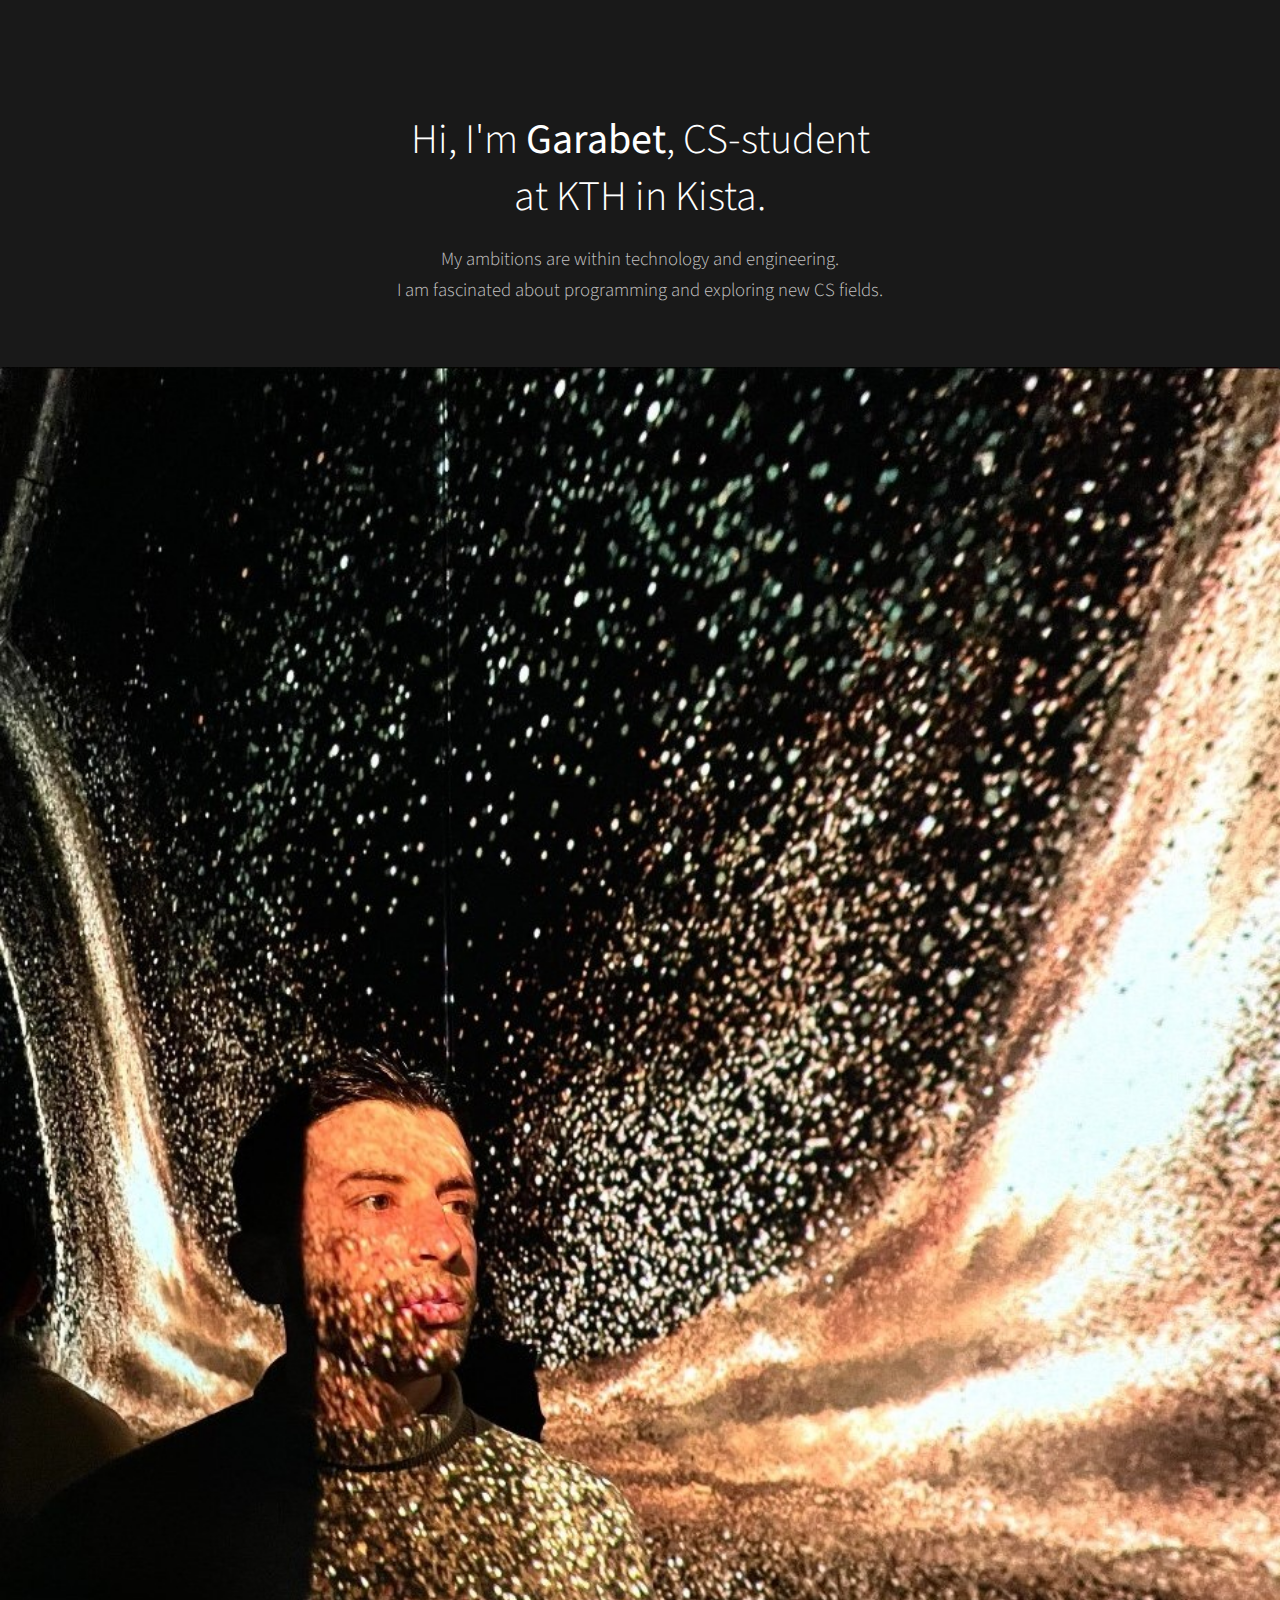
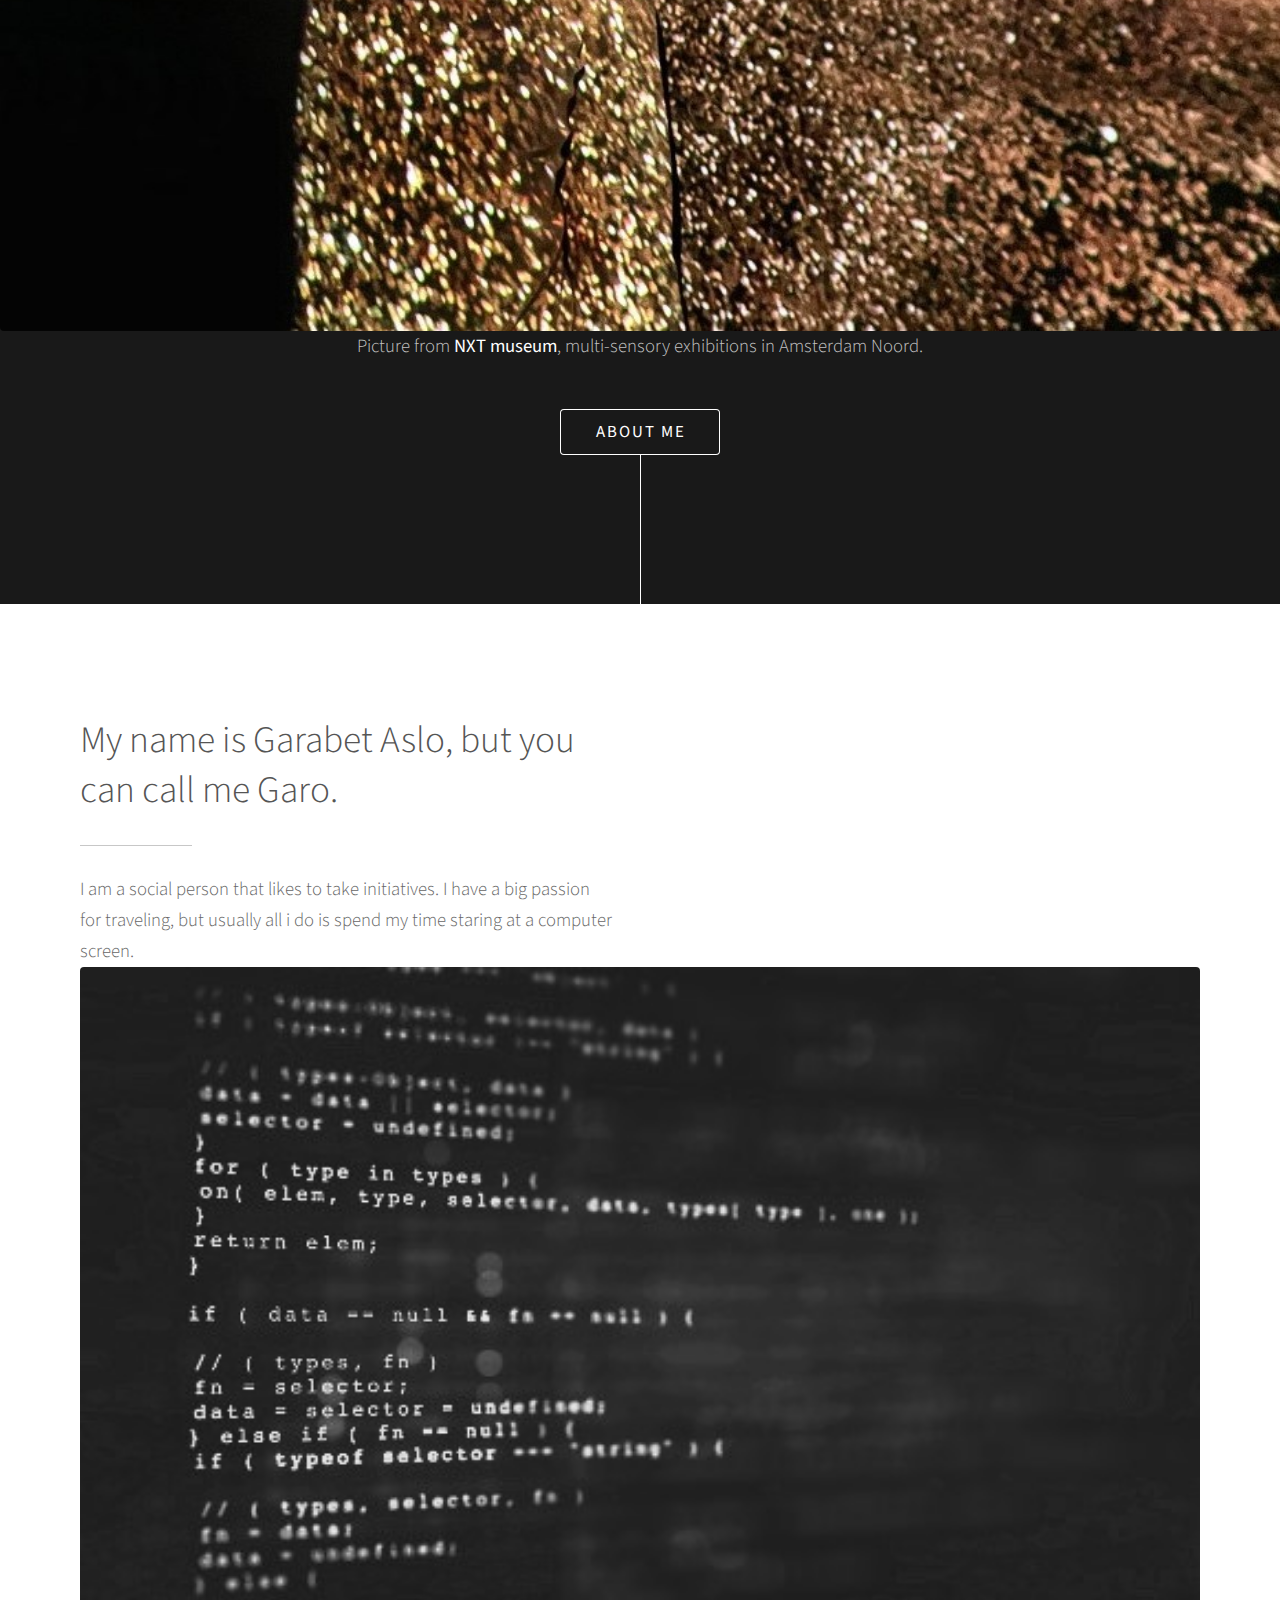
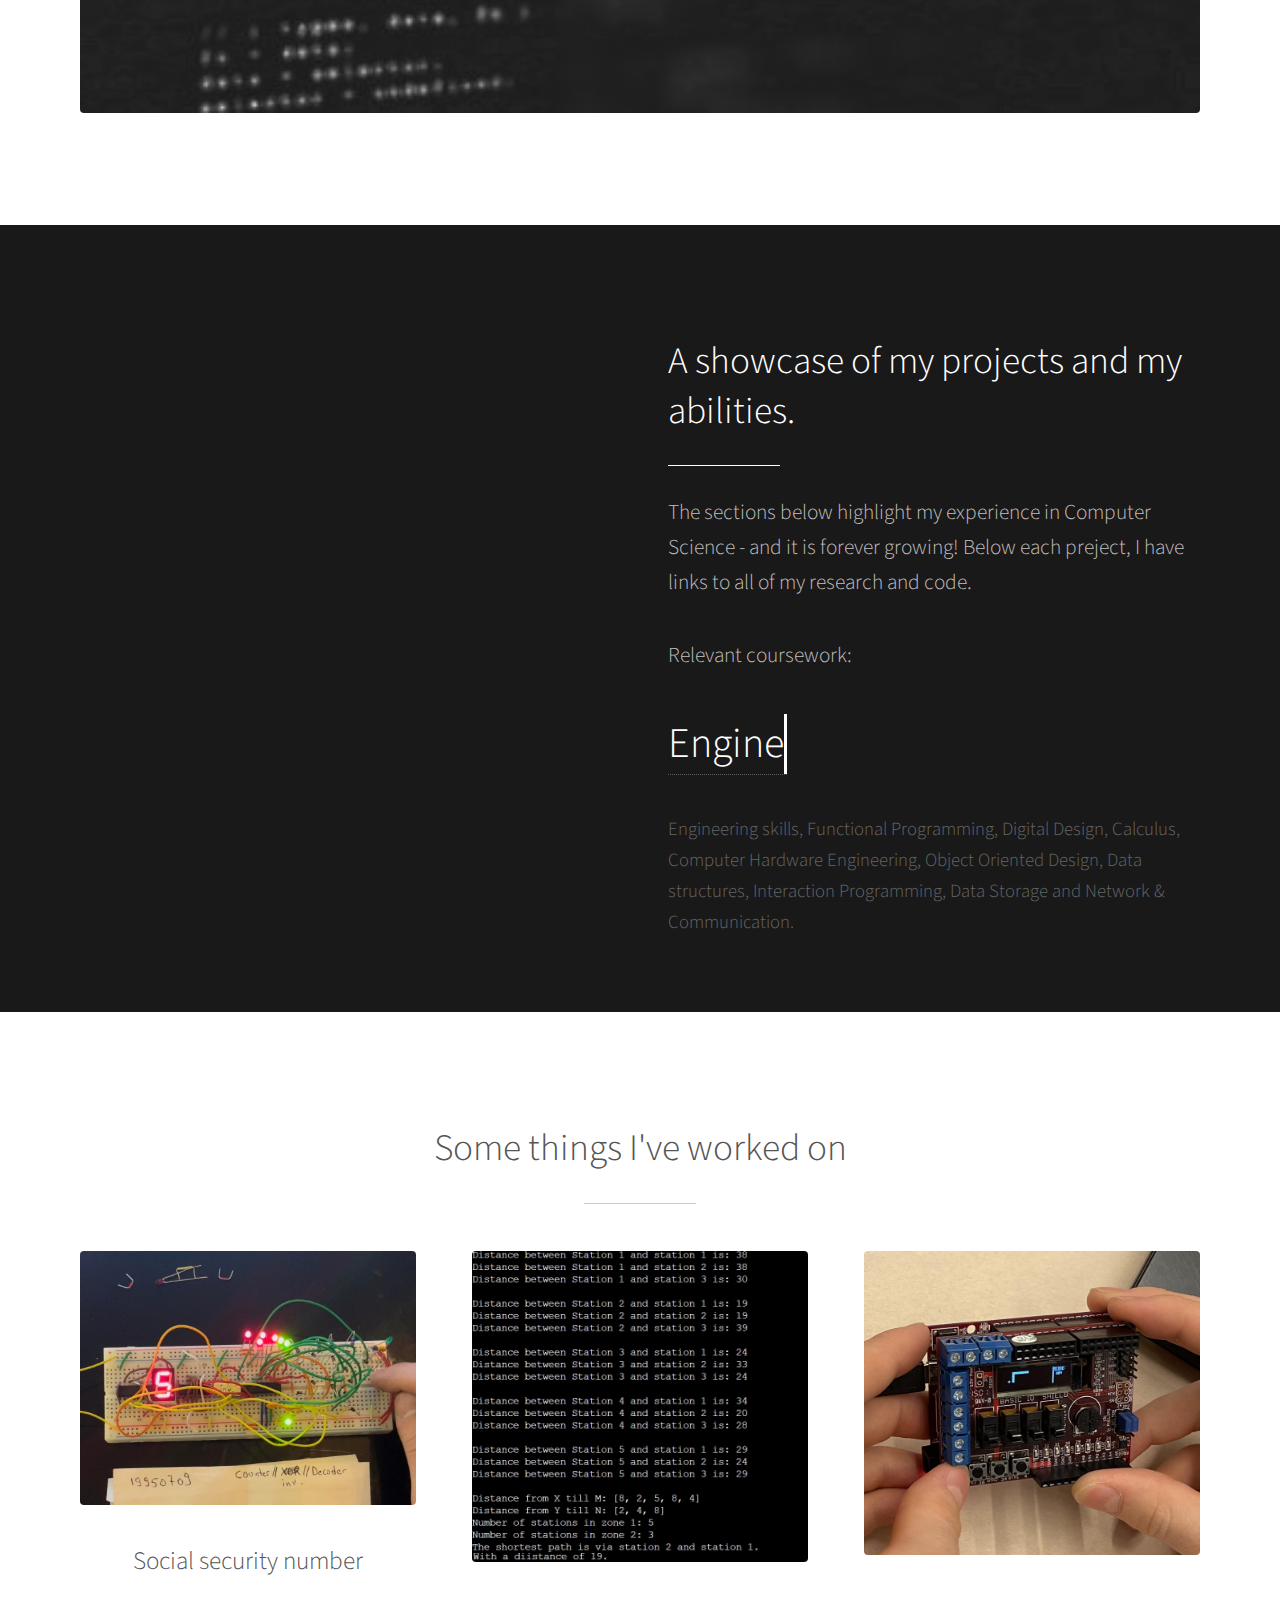
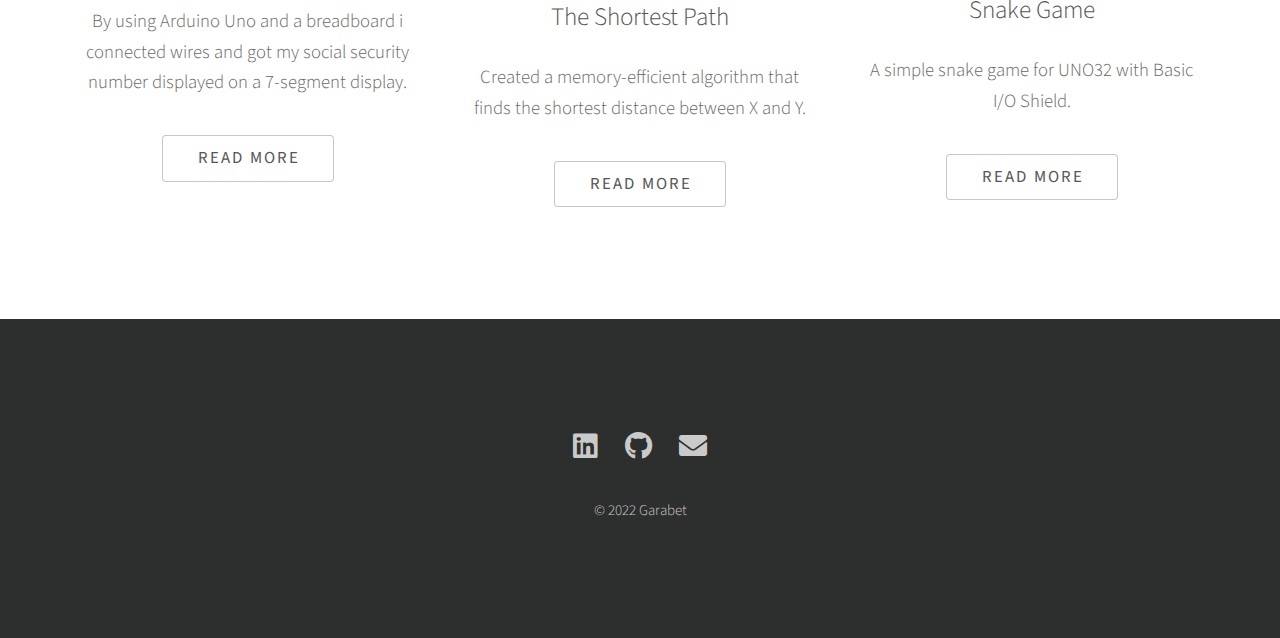
==== index.html @ 8942954a "Update index.html" ====
<!DOCTYPE HTML>
<!--
	Photon by HTML5 UP
	html5up.net | @ajlkn
	Free for personal and commercial use under the CCA 3.0 license (html5up.net/license)
-->
<html>
	<head>
		<title>Garabet</title>
		<meta charset="utf-8" />
		<meta name="viewport" content="width=device-width, initial-scale=1, user-scalable=no" />
		<link rel="stylesheet" href="assets/css/main.css" />
		<noscript><link rel="stylesheet" href="assets/css/noscript.css" /></noscript>
	</head>
	<body class="is-preload">

		<!-- Header -->
		<section id="header">
				<div class="inner">
					
					
					<h1 ><div class="line-1 anim-typewriter">Hi, I'm <strong>Garabet</strong>, CS-student<br /></div>
					<div class="line-1 anim-typewriter1">at KTH in Kista.</div></h1>
					<p>My ambitions are within technology and engineering.<br />
					I am fascinated about programming and exploring new CS fields.</p>
					<br></br>

				
					
					<span class="image fit"><img src="images/hemsida.jpg" alt="" /> Picture from <strong>NXT museum</strong>, multi-sensory exhibitions in Amsterdam Noord.</span> 
					
					
					
					<ul class="actions special">
						<li><a href="#one" class="button scrolly">about me</a></li>
					</ul>
				</div>
			</section>

		<!-- One -->
			<section id="one" class="main style1">
				<div class="container">
					<div class="row gtr-150">
						<div class="col-6 col-12-medium">
							<header class="major">
								<h2>My name is Garabet Aslo, but you can call me Garo. <br />
								</h2>
							</header>
							<div  >
								I am a social person that likes to take initiatives. I have a big passion for traveling, but usually all i do is spend my time staring at a computer screen.</div>
						</div>
						
						<h1>
							
						
						
							
						
						</h1>

						<!--	
						<div class="typewriter">
							<h1>The cat and the hat.</h1>
						</div> -->
							
							
						</div>
						<div class="col-6 col-12-medium imp-medium">
							<span class="image fit"><img src="images/codeb.jpg" alt="" /></span>
						</div>
					</div>
				</div>
			</section>

		<!-- Two -->
			<section id="two" class="main style2">
				<div class="container">
					<div class="row gtr-150">
						<div class="col-6 col-12-medium">
							
							</ul>
						</div>
						<div class="col-6 col-12-medium">
							<header class="major">
								<h2>A showcase of my projects and my abilities.<br />
								</h2>
							</header>
							<div class="text1"> The sections below highlight my experience in Computer Science - and it is forever growing! Below each preject, I have links to all of my research and code.</div>

							
							<p></p>

							

							<div class="text1">
								<p>Relevant coursework:  </p>
							</div>

							<h1>
								<a href="" class="typewrite" data-period="2000"
									data-type='[ "Engineering skills", "Functional Programming", "Digital Design", "Calculus", "Computer hardware", "OOP", "Data Structures", "Interaction Programming", "Data Storage", "Network & Communication" ]'>
									<span class="wrap"></span>
								</a>
							</h1>




							Engineering skills, Functional Programming, Digital Design, Calculus, Computer Hardware Engineering, Object Oriented Design, Data structures, Interaction Programming, Data Storage and Network & Communication. 
						</div>
					</div>
				</div>
			</section>

		<!-- Three -->
			<section id="three" class="main style1 special">
				<div class="container">
					<header class="major">
						<h2>Some things I've worked on</h2>
					</header>
					<p></p>
					<div class="row gtr-150">
						<div class="col-4 col-12-medium">
							<span class="image fit"><img src="images/display.jpg" alt="" /></span>
							<h3>Social security number</h3>
							<p>By using Arduino Uno and a breadboard i connected wires and got my social security number displayed on a 7-segment display.</p>
							<ul class="actions special">
								<li><a href="images/display.jpg" class="button">Read More</a></li>
							</ul>
						</div>
						<div class="col-4 col-12-medium">
							<span class="image fit"><img src="images/short.jpg" alt="" /></span>
							<h3>The Shortest Path</h3>
							<p>Created a memory-efficient algorithm that finds the shortest distance between X and Y.</p>
							<ul class="actions special">
								<li><a href="https://github.com/Gaasll/shortestWay/tree/main" class="button">Read More</a></li>
							</ul>
						</div>
						<div class="col-4 col-12-medium">
							<span class="image fit"><img src="images/snake2.jpg" alt="" /></span>
							<h3>Snake Game</h3>
							<p>A simple snake game for UNO32 with Basic I/O Shield.</p>
							<ul class="actions special">
								<li><a href="https://github.com/Gaasll/OperationsInt" class="button">Read More</a></li>
							</ul>
						</div>
					</div>
				</div>
			</section>

		

		<!-- Footer -->
			<section id="footer">
				<ul class="icons">
					
					
					<li><a href="https://www.linkedin.com/in/garabetaslo/" class="icon brands alt fa-linkedin"><span class="label">Instagram</span></a></li>
					<li><a href="https://github.com/Gaasll" class="icon brands alt fa-github"><span class="label">GitHub</span></a></li>
					<li><a href="garabet.aslo7@gmail.com" class="icon solid alt fa-envelope"><span class="label">Email</span></a></li>
				</ul>
				<ul class="copyright">
					<li>&copy; 2022 Garabet</li>
				</ul>
			</section>

		<!-- Scripts -->
			<script src="assets/js/jquery.min.js"></script>
			<script src="assets/js/jquery.scrolly.min.js"></script>
			<script src="assets/js/browser.min.js"></script>
			<script src="assets/js/breakpoints.min.js"></script>
			<script src="assets/js/util.js"></script>
			<script src="assets/js/main.js"></script>

	</body>
</html>

<style css>

.text1{
		color: rgb(194, 191, 191);
		font-family: "Source Sans Pro", Helvetica, sans-serif;
		
		font-size: 16pt;
		font-weight: 300;
		line-height: 1.65em;
}


.bottom-left {
  position: flex;
  bottom: 50px;
  left: 4px;
}
</style>

<script>

	var TxtType = function (el, toRotate, period) {
		this.toRotate = toRotate;
		this.el = el;
		this.loopNum = 0;
		this.period = parseInt(period, 10) || 2000;
		this.txt = '';
		this.tick();
		this.isDeleting = false;
	};

	TxtType.prototype.tick = function () {
		var i = this.loopNum % this.toRotate.length;
		var fullTxt = this.toRotate[i];

		if (this.isDeleting) {
			this.txt = fullTxt.substring(0, this.txt.length - 1);
		} else {
			this.txt = fullTxt.substring(0, this.txt.length + 1);
		}

		this.el.innerHTML = '<span class="wrap">' + this.txt + '</span>';

		var that = this;
		var delta = 200 - Math.random() * 100;

		if (this.isDeleting) { delta /= 2; }

		if (!this.isDeleting && this.txt === fullTxt) {
			delta = this.period;
			this.isDeleting = true;
		} else if (this.isDeleting && this.txt === '') {
			this.isDeleting = false;
			this.loopNum++;
			delta = 500;
		}

		setTimeout(function () {
			that.tick();
		}, delta);
	};

	window.onload = function () {
		var elements = document.getElementsByClassName('typewrite');
		for (var i = 0; i < elements.length; i++) {
			var toRotate = elements[i].getAttribute('data-type');
			var period = elements[i].getAttribute('data-period');
			if (toRotate) {
				new TxtType(elements[i], JSON.parse(toRotate), period);
			}
		}
		// INJECT CSS
		var css = document.createElement("style");
		css.type = "text/css";
		css.innerHTML = ".typewrite > .wrap { border-right: 0.08em solid #fff}";
		document.body.appendChild(css);
	};
</script>
---- assets/css/main.css ----
@import url("fontawesome-all.min.css");
@import url("https://fonts.googleapis.com/css?family=Source+Sans+Pro:300,300italic,400,400italic");

/*
	Photon by HTML5 UP
	html5up.net | @ajlkn
	Free for personal and commercial use under the CCA 3.0 license (html5up.net/license)
*/

html, body, div, span, applet, object,
iframe, h1, h2, h3, h4, h5, h6, p, blockquote,
pre, a, abbr, acronym, address, big, cite,
code, del, dfn, em, img, ins, kbd, q, s, samp,
small, strike, strong, sub, sup, tt, var, b,
u, i, center, dl, dt, dd, ol, ul, li, fieldset,
form, label, legend, table, caption, tbody,
tfoot, thead, tr, th, td, article, aside,
canvas, details, embed, figure, figcaption,
footer, header, hgroup, menu, nav, output, ruby,
section, summary, time, mark, audio, video {
	margin: 0;
	padding: 0;
	border: 0;
	font-size: 100%;
	font: inherit;
	vertical-align: baseline;}

article, aside, details, figcaption, figure,
footer, header, hgroup, menu, nav, section {
	display: block;}



body {
	line-height: 1;
}

ol, ul {
	list-style: none;
}

blockquote, q {
	quotes: none;
}

	blockquote:before, blockquote:after, q:before, q:after {
		content: '';
		content: none;
	}

table {
	border-collapse: collapse;
	border-spacing: 0;
}

body {
	-webkit-text-size-adjust: none;
}

mark {
	background-color: transparent;
	color: inherit;
}

input::-moz-focus-inner {
	border: 0;
	padding: 0;
}

input, select, textarea {
	-moz-appearance: none;
	-webkit-appearance: none;
	-ms-appearance: none;
	appearance: none;
}

/* Basic */

	html {
		box-sizing: border-box;
	}

	*, *:before, *:after {
		box-sizing: inherit;
	}

	body {
		background: #fff;
	}

		body.is-preload *, body.is-preload *:before, body.is-preload *:after {
			-moz-animation: none !important;
			-webkit-animation: none !important;
			-ms-animation: none !important;
			animation: none !important;
			-moz-transition: none !important;
			-webkit-transition: none !important;
			-ms-transition: none !important;
			transition: none !important;
		}

	body, input, select, textarea {
		color: #666;
		font-family: "Source Sans Pro", Helvetica, sans-serif;
		
		font-size: 16pt;
		font-weight: 300;
		line-height: 1.65em;
	}

	a {
		-moz-transition: color 0.2s ease-in-out, border-color 0.2s ease-in-out;
		-webkit-transition: color 0.2s ease-in-out, border-color 0.2s ease-in-out;
		-ms-transition: color 0.2s ease-in-out, border-color 0.2s ease-in-out;
		transition: color 0.2s ease-in-out, border-color 0.2s ease-in-out;
		border-bottom: dotted 1px #666;
		color: inherit;
		text-decoration: none;
	}

		a:hover {
			border-bottom-color: transparent !important;
			color: #6bd4c8;
		}

	strong, b {
		color: #555;
		font-weight: 400;
	}

	em, i {
		font-style: italic;
	}

	p {
		margin: 0 0 2em 0;
	}

	h1, h2, h3, h4, h5, h6 {
		color: #555;
		line-height: 1em;
		margin: 0 0 1em 0;
	}

		h1 a, h2 a, h3 a, h4 a, h5 a, h6 a {
			color: inherit;
			text-decoration: none;
		}

	h1 {
		font-size: 2.25em;
		line-height: 1.35em;
	}

	h2 {
		font-size: 2em;
		line-height: 1.35em;
	}

	h3 {
		font-size: 1.35em;
		line-height: 1.5em;
	}

	h4 {
		font-size: 1.25em;
		line-height: 1.5em;
	}

	h5 {
		font-size: 0.9em;
		line-height: 1.5em;
	}

	h6 {
		font-size: 0.7em;
		line-height: 1.5em;
	}

	sub {
		font-size: 0.8em;
		position: relative;
		top: 0.5em;
	}

	sup {
		font-size: 0.8em;
		position: relative;
		top: -0.5em;
	}

	hr {
		border: 0;
		border-bottom: solid 1px rgba(144, 144, 144, 0.5);
		margin: 2em 0;
	}

		hr.major {
			margin: 3em 0;
		}

	blockquote {
		border-left: solid 4px rgba(144, 144, 144, 0.5);
		font-style: italic;
		margin: 0 0 2em 0;
		padding: 0.5em 0 0.5em 2em;
	}

	code {
		background: rgba(144, 144, 144, 0.075);
		border-radius: 4px;
		border: solid 1px rgba(144, 144, 144, 0.5);
		font-family: "Courier New", monospace;
		font-size: 0.9em;
		margin: 0 0.25em;
		padding: 0.25em 0.65em;
	}

	pre {
		-webkit-overflow-scrolling: touch;
		font-family: "Courier New", monospace;
		font-size: 0.9em;
		margin: 0 0 2em 0;
	}

		pre code {
			display: block;
			line-height: 1.75em;
			padding: 1em 1.5em;
			overflow-x: auto;
		}

	.align-left {
		text-align: left;
	}

	.align-center {
		text-align: center;
	}

	.align-right {
		text-align: right;
	}

/* Container */

	.container {
		margin: 0 auto;
		max-width: calc(100% - 4em);
		width: 60em;
		
	}

		.container.xsmall {
			width: 15em;
		}

		.container.small {
			width: 30em;
		}

		.container.medium {
			width: 45em;
		}

		.container.large {
			width: 75em;
		}

		.container.xlarge {
			width: 90em;
		}

		.container.max {
			width: 100%;
		}

		@media screen and (max-width: 980px) {

			.container {
				max-width: 100% !important;
				width: 100% !important;
			}

		}

		@media screen and (max-width: 480px) {

			.container {
				max-width: calc(100% - 3em);
			}

		}

/* Row */

	.row {
		display: flex;
		flex-wrap: wrap;
		box-sizing: border-box;
		align-items: stretch;
	}

		.row > * {
			box-sizing: border-box;
		}

		.row.gtr-uniform > * > :last-child {
			margin-bottom: 0;
		}

		.row.aln-left {
			justify-content: flex-start;
		}

		.row.aln-center {
			justify-content: center;
		}

		.row.aln-right {
			justify-content: flex-end;
		}

		.row.aln-top {
			align-items: flex-start;
		}

		.row.aln-middle {
			align-items: center;
		}

		.row.aln-bottom {
			align-items: flex-end;
		}

		.row > .imp {
			order: -1;
		}

		.row > .col-1 {
			width: 8.33333%;
		}

		.row > .off-1 {
			margin-left: 8.33333%;
		}

		.row > .col-2 {
			width: 16.66667%;
		}

		.row > .off-2 {
			margin-left: 16.66667%;
		}

		.row > .col-3 {
			width: 25%;
		}

		.row > .off-3 {
			margin-left: 25%;
		}

		.row > .col-4 {
			width: 33.33333%;
		}

		.row > .off-4 {
			margin-left: 33.33333%;
		}

		.row > .col-5 {
			width: 41.66667%;
		}

		.row > .off-5 {
			margin-left: 41.66667%;
		}

		.row > .col-6 {
			width: 50%;
		}

		.row > .off-6 {
			margin-left: 50%;
		}

		.row > .col-7 {
			width: 58.33333%;
		}

		.row > .off-7 {
			margin-left: 58.33333%;
		}

		.row > .col-8 {
			width: 66.66667%;
		}

		.row > .off-8 {
			margin-left: 66.66667%;
		}

		.row > .col-9 {
			width: 75%;
		}

		.row > .off-9 {
			margin-left: 75%;
		}

		.row > .col-10 {
			width: 83.33333%;
		}

		.row > .off-10 {
			margin-left: 83.33333%;
		}

		.row > .col-11 {
			width: 91.66667%;
		}

		.row > .off-11 {
			margin-left: 91.66667%;
		}

		.row > .col-12 {
			width: 100%;
		}

		.row > .off-12 {
			margin-left: 100%;
		}

		.row.gtr-0 {
			margin-top: 0;
			margin-left: 0em;
		}

			.row.gtr-0 > * {
				padding: 0 0 0 0em;
			}

			.row.gtr-0.gtr-uniform {
				margin-top: 0em;
			}

				.row.gtr-0.gtr-uniform > * {
					padding-top: 0em;
				}

		.row.gtr-25 {
			margin-top: 0;
			margin-left: -0.5em;
		}

			.row.gtr-25 > * {
				padding: 0 0 0 0.5em;
			}

			.row.gtr-25.gtr-uniform {
				margin-top: -0.5em;
			}

				.row.gtr-25.gtr-uniform > * {
					padding-top: 0.5em;
				}

		.row.gtr-50 {
			margin-top: 0;
			margin-left: -1em;
		}

			.row.gtr-50 > * {
				padding: 0 0 0 1em;
			}

			.row.gtr-50.gtr-uniform {
				margin-top: -1em;
			}

				.row.gtr-50.gtr-uniform > * {
					padding-top: 1em;
				}

		.row {
			margin-top: 0;
			margin-left: -2em;
		}

			.row > * {
				padding: 0 0 0 2em;
			}

			.row.gtr-uniform {
				margin-top: -2em;
			}

				.row.gtr-uniform > * {
					padding-top: 2em;
				}

		.row.gtr-150 {
			margin-top: 0;
			margin-left: -3em;
		}

			.row.gtr-150 > * {
				padding: 0 0 0 3em;
			}

			.row.gtr-150.gtr-uniform {
				margin-top: -3em;
			}

				.row.gtr-150.gtr-uniform > * {
					padding-top: 3em;
				}

		.row.gtr-200 {
			margin-top: 0;
			margin-left: -4em;
		}

			.row.gtr-200 > * {
				padding: 0 0 0 4em;
			}

			.row.gtr-200.gtr-uniform {
				margin-top: -4em;
			}

				.row.gtr-200.gtr-uniform > * {
					padding-top: 4em;
				}

		@media screen and (max-width: 1680px) {

			.row {
				display: flex;
				flex-wrap: wrap;
				box-sizing: border-box;
				align-items: stretch;
			}

				.row > * {
					box-sizing: border-box;
				}

				.row.gtr-uniform > * > :last-child {
					margin-bottom: 0;
				}

				.row.aln-left {
					justify-content: flex-start;
				}

				.row.aln-center {
					justify-content: center;
				}

				.row.aln-right {
					justify-content: flex-end;
				}

				.row.aln-top {
					align-items: flex-start;
				}

				.row.aln-middle {
					align-items: center;
				}

				.row.aln-bottom {
					align-items: flex-end;
				}

				.row > .imp-xlarge {
					order: -1;
				}

				.row > .col-1-xlarge {
					width: 8.33333%;
				}

				.row > .off-1-xlarge {
					margin-left: 8.33333%;
				}

				.row > .col-2-xlarge {
					width: 16.66667%;
				}

				.row > .off-2-xlarge {
					margin-left: 16.66667%;
				}

				.row > .col-3-xlarge {
					width: 25%;
				}

				.row > .off-3-xlarge {
					margin-left: 25%;
				}

				.row > .col-4-xlarge {
					width: 33.33333%;
				}

				.row > .off-4-xlarge {
					margin-left: 33.33333%;
				}

				.row > .col-5-xlarge {
					width: 41.66667%;
				}

				.row > .off-5-xlarge {
					margin-left: 41.66667%;
				}

				.row > .col-6-xlarge {
					width: 50%;
				}

				.row > .off-6-xlarge {
					margin-left: 50%;
				}

				.row > .col-7-xlarge {
					width: 58.33333%;
				}

				.row > .off-7-xlarge {
					margin-left: 58.33333%;
				}

				.row > .col-8-xlarge {
					width: 66.66667%;
				}

				.row > .off-8-xlarge {
					margin-left: 66.66667%;
				}

				.row > .col-9-xlarge {
					width: 75%;
				}

				.row > .off-9-xlarge {
					margin-left: 75%;
				}

				.row > .col-10-xlarge {
					width: 83.33333%;
				}

				.row > .off-10-xlarge {
					margin-left: 83.33333%;
				}

				.row > .col-11-xlarge {
					width: 91.66667%;
				}

				.row > .off-11-xlarge {
					margin-left: 91.66667%;
				}

				.row > .col-12-xlarge {
					width: 100%;
				}

				.row > .off-12-xlarge {
					margin-left: 100%;
				}

				.row.gtr-0 {
					margin-top: 0;
					margin-left: 0em;
				}

					.row.gtr-0 > * {
						padding: 0 0 0 0em;
					}

					.row.gtr-0.gtr-uniform {
						margin-top: 0em;
					}

						.row.gtr-0.gtr-uniform > * {
							padding-top: 0em;
						}

				.row.gtr-25 {
					margin-top: 0;
					margin-left: -0.5em;
				}

					.row.gtr-25 > * {
						padding: 0 0 0 0.5em;
					}

					.row.gtr-25.gtr-uniform {
						margin-top: -0.5em;
					}

						.row.gtr-25.gtr-uniform > * {
							padding-top: 0.5em;
						}

				.row.gtr-50 {
					margin-top: 0;
					margin-left: -1em;
				}

					.row.gtr-50 > * {
						padding: 0 0 0 1em;
					}

					.row.gtr-50.gtr-uniform {
						margin-top: -1em;
					}

						.row.gtr-50.gtr-uniform > * {
							padding-top: 1em;
						}

				.row {
					margin-top: 0;
					margin-left: -2em;
				}

					.row > * {
						padding: 0 0 0 2em;
					}

					.row.gtr-uniform {
						margin-top: -2em;
					}

						.row.gtr-uniform > * {
							padding-top: 2em;
						}

				.row.gtr-150 {
					margin-top: 0;
					margin-left: -3em;
				}

					.row.gtr-150 > * {
						padding: 0 0 0 3em;
					}

					.row.gtr-150.gtr-uniform {
						margin-top: -3em;
					}

						.row.gtr-150.gtr-uniform > * {
							padding-top: 3em;
						}

				.row.gtr-200 {
					margin-top: 0;
					margin-left: -4em;
				}

					.row.gtr-200 > * {
						padding: 0 0 0 4em;
					}

					.row.gtr-200.gtr-uniform {
						margin-top: -4em;
					}

						.row.gtr-200.gtr-uniform > * {
							padding-top: 4em;
						}

		}

		@media screen and (max-width: 1140px) {

			.row {
				display: flex;
				flex-wrap: wrap;
				box-sizing: border-box;
				align-items: stretch;
			}

				.row > * {
					box-sizing: border-box;
				}

				.row.gtr-uniform > * > :last-child {
					margin-bottom: 0;
				}

				.row.aln-left {
					justify-content: flex-start;
				}

				.row.aln-center {
					justify-content: center;
				}

				.row.aln-right {
					justify-content: flex-end;
				}

				.row.aln-top {
					align-items: flex-start;
				}

				.row.aln-middle {
					align-items: center;
				}

				.row.aln-bottom {
					align-items: flex-end;
				}

				.row > .imp-large {
					order: -1;
				}

				.row > .col-1-large {
					width: 8.33333%;
				}

				.row > .off-1-large {
					margin-left: 8.33333%;
				}

				.row > .col-2-large {
					width: 16.66667%;
				}

				.row > .off-2-large {
					margin-left: 16.66667%;
				}

				.row > .col-3-large {
					width: 25%;
				}

				.row > .off-3-large {
					margin-left: 25%;
				}

				.row > .col-4-large {
					width: 33.33333%;
				}

				.row > .off-4-large {
					margin-left: 33.33333%;
				}

				.row > .col-5-large {
					width: 41.66667%;
				}

				.row > .off-5-large {
					margin-left: 41.66667%;
				}

				.row > .col-6-large {
					width: 50%;
				}

				.row > .off-6-large {
					margin-left: 50%;
				}

				.row > .col-7-large {
					width: 58.33333%;
				}

				.row > .off-7-large {
					margin-left: 58.33333%;
				}

				.row > .col-8-large {
					width: 66.66667%;
				}

				.row > .off-8-large {
					margin-left: 66.66667%;
				}

				.row > .col-9-large {
					width: 75%;
				}

				.row > .off-9-large {
					margin-left: 75%;
				}

				.row > .col-10-large {
					width: 83.33333%;
				}

				.row > .off-10-large {
					margin-left: 83.33333%;
				}

				.row > .col-11-large {
					width: 91.66667%;
				}

				.row > .off-11-large {
					margin-left: 91.66667%;
				}

				.row > .col-12-large {
					width: 100%;
				}

				.row > .off-12-large {
					margin-left: 100%;
				}

				.row.gtr-0 {
					margin-top: 0;
					margin-left: 0em;
				}

					.row.gtr-0 > * {
						padding: 0 0 0 0em;
					}

					.row.gtr-0.gtr-uniform {
						margin-top: 0em;
					}

						.row.gtr-0.gtr-uniform > * {
							padding-top: 0em;
						}

				.row.gtr-25 {
					margin-top: 0;
					margin-left: -0.5em;
				}

					.row.gtr-25 > * {
						padding: 0 0 0 0.5em;
					}

					.row.gtr-25.gtr-uniform {
						margin-top: -0.5em;
					}

						.row.gtr-25.gtr-uniform > * {
							padding-top: 0.5em;
						}

				.row.gtr-50 {
					margin-top: 0;
					margin-left: -1em;
				}

					.row.gtr-50 > * {
						padding: 0 0 0 1em;
					}

					.row.gtr-50.gtr-uniform {
						margin-top: -1em;
					}

						.row.gtr-50.gtr-uniform > * {
							padding-top: 1em;
						}

				.row {
					margin-top: 0;
					margin-left: -2em;
				}

					.row > * {
						padding: 0 0 0 2em;
					}

					.row.gtr-uniform {
						margin-top: -2em;
					}

						.row.gtr-uniform > * {
							padding-top: 2em;
						}

				.row.gtr-150 {
					margin-top: 0;
					margin-left: -3em;
				}

					.row.gtr-150 > * {
						padding: 0 0 0 3em;
					}

					.row.gtr-150.gtr-uniform {
						margin-top: -3em;
					}

						.row.gtr-150.gtr-uniform > * {
							padding-top: 3em;
						}

				.row.gtr-200 {
					margin-top: 0;
					margin-left: -4em;
				}

					.row.gtr-200 > * {
						padding: 0 0 0 4em;
					}

					.row.gtr-200.gtr-uniform {
						margin-top: -4em;
					}

						.row.gtr-200.gtr-uniform > * {
							padding-top: 4em;
						}

		}

		@media screen and (max-width: 980px) {

			.row {
				display: flex;
				flex-wrap: wrap;
				box-sizing: border-box;
				align-items: stretch;
			}

				.row > * {
					box-sizing: border-box;
				}

				.row.gtr-uniform > * > :last-child {
					margin-bottom: 0;
				}

				.row.aln-left {
					justify-content: flex-start;
				}

				.row.aln-center {
					justify-content: center;
				}

				.row.aln-right {
					justify-content: flex-end;
				}

				.row.aln-top {
					align-items: flex-start;
				}

				.row.aln-middle {
					align-items: center;
				}

				.row.aln-bottom {
					align-items: flex-end;
				}

				.row > .imp-medium {
					order: -1;
				}

				.row > .col-1-medium {
					width: 8.33333%;
				}

				.row > .off-1-medium {
					margin-left: 8.33333%;
				}

				.row > .col-2-medium {
					width: 16.66667%;
				}

				.row > .off-2-medium {
					margin-left: 16.66667%;
				}

				.row > .col-3-medium {
					width: 25%;
				}

				.row > .off-3-medium {
					margin-left: 25%;
				}

				.row > .col-4-medium {
					width: 33.33333%;
				}

				.row > .off-4-medium {
					margin-left: 33.33333%;
				}

				.row > .col-5-medium {
					width: 41.66667%;
				}

				.row > .off-5-medium {
					margin-left: 41.66667%;
				}

				.row > .col-6-medium {
					width: 50%;
				}

				.row > .off-6-medium {
					margin-left: 50%;
				}

				.row > .col-7-medium {
					width: 58.33333%;
				}

				.row > .off-7-medium {
					margin-left: 58.33333%;
				}

				.row > .col-8-medium {
					width: 66.66667%;
				}

				.row > .off-8-medium {
					margin-left: 66.66667%;
				}

				.row > .col-9-medium {
					width: 75%;
				}

				.row > .off-9-medium {
					margin-left: 75%;
				}

				.row > .col-10-medium {
					width: 83.33333%;
				}

				.row > .off-10-medium {
					margin-left: 83.33333%;
				}

				.row > .col-11-medium {
					width: 91.66667%;
				}

				.row > .off-11-medium {
					margin-left: 91.66667%;
				}

				.row > .col-12-medium {
					width: 100%;
				}

				.row > .off-12-medium {
					margin-left: 100%;
				}

				.row.gtr-0 {
					margin-top: 0;
					margin-left: 0em;
				}

					.row.gtr-0 > * {
						padding: 0 0 0 0em;
					}

					.row.gtr-0.gtr-uniform {
						margin-top: 0em;
					}

						.row.gtr-0.gtr-uniform > * {
							padding-top: 0em;
						}

				.row.gtr-25 {
					margin-top: 0;
					margin-left: -0.5em;
				}

					.row.gtr-25 > * {
						padding: 0 0 0 0.5em;
					}

					.row.gtr-25.gtr-uniform {
						margin-top: -0.5em;
					}

						.row.gtr-25.gtr-uniform > * {
							padding-top: 0.5em;
						}

				.row.gtr-50 {
					margin-top: 0;
					margin-left: -1em;
				}

					.row.gtr-50 > * {
						padding: 0 0 0 1em;
					}

					.row.gtr-50.gtr-uniform {
						margin-top: -1em;
					}

						.row.gtr-50.gtr-uniform > * {
							padding-top: 1em;
						}

				.row {
					margin-top: 0;
					margin-left: -2em;
				}

					.row > * {
						padding: 0 0 0 2em;
					}

					.row.gtr-uniform {
						margin-top: -2em;
					}

						.row.gtr-uniform > * {
							padding-top: 2em;
						}

				.row.gtr-150 {
					margin-top: 0;
					margin-left: -3em;
				}

					.row.gtr-150 > * {
						padding: 0 0 0 3em;
					}

					.row.gtr-150.gtr-uniform {
						margin-top: -3em;
					}

						.row.gtr-150.gtr-uniform > * {
							padding-top: 3em;
						}

				.row.gtr-200 {
					margin-top: 0;
					margin-left: -4em;
				}

					.row.gtr-200 > * {
						padding: 0 0 0 4em;
					}

					.row.gtr-200.gtr-uniform {
						margin-top: -4em;
					}

						.row.gtr-200.gtr-uniform > * {
							padding-top: 4em;
						}

		}

		@media screen and (max-width: 736px) {

			.row {
				display: flex;
				flex-wrap: wrap;
				box-sizing: border-box;
				align-items: stretch;
			}

				.row > * {
					box-sizing: border-box;
				}

				.row.gtr-uniform > * > :last-child {
					margin-bottom: 0;
				}

				.row.aln-left {
					justify-content: flex-start;
				}

				.row.aln-center {
					justify-content: center;
				}

				.row.aln-right {
					justify-content: flex-end;
				}

				.row.aln-top {
					align-items: flex-start;
				}

				.row.aln-middle {
					align-items: center;
				}

				.row.aln-bottom {
					align-items: flex-end;
				}

				.row > .imp-small {
					order: -1;
				}

				.row > .col-1-small {
					width: 8.33333%;
				}

				.row > .off-1-small {
					margin-left: 8.33333%;
				}

				.row > .col-2-small {
					width: 16.66667%;
				}

				.row > .off-2-small {
					margin-left: 16.66667%;
				}

				.row > .col-3-small {
					width: 25%;
				}

				.row > .off-3-small {
					margin-left: 25%;
				}

				.row > .col-4-small {
					width: 33.33333%;
				}

				.row > .off-4-small {
					margin-left: 33.33333%;
				}

				.row > .col-5-small {
					width: 41.66667%;
				}

				.row > .off-5-small {
					margin-left: 41.66667%;
				}

				.row > .col-6-small {
					width: 50%;
				}

				.row > .off-6-small {
					margin-left: 50%;
				}

				.row > .col-7-small {
					width: 58.33333%;
				}

				.row > .off-7-small {
					margin-left: 58.33333%;
				}

				.row > .col-8-small {
					width: 66.66667%;
				}

				.row > .off-8-small {
					margin-left: 66.66667%;
				}

				.row > .col-9-small {
					width: 75%;
				}

				.row > .off-9-small {
					margin-left: 75%;
				}

				.row > .col-10-small {
					width: 83.33333%;
				}

				.row > .off-10-small {
					margin-left: 83.33333%;
				}

				.row > .col-11-small {
					width: 91.66667%;
				}

				.row > .off-11-small {
					margin-left: 91.66667%;
				}

				.row > .col-12-small {
					width: 100%;
				}

				.row > .off-12-small {
					margin-left: 100%;
				}

				.row.gtr-0 {
					margin-top: 0;
					margin-left: 0em;
				}

					.row.gtr-0 > * {
						padding: 0 0 0 0em;
					}

					.row.gtr-0.gtr-uniform {
						margin-top: 0em;
					}

						.row.gtr-0.gtr-uniform > * {
							padding-top: 0em;
						}

				.row.gtr-25 {
					margin-top: 0;
					margin-left: -0.5em;
				}

					.row.gtr-25 > * {
						padding: 0 0 0 0.5em;
					}

					.row.gtr-25.gtr-uniform {
						margin-top: -0.5em;
					}

						.row.gtr-25.gtr-uniform > * {
							padding-top: 0.5em;
						}

				.row.gtr-50 {
					margin-top: 0;
					margin-left: -1em;
				}

					.row.gtr-50 > * {
						padding: 0 0 0 1em;
					}

					.row.gtr-50.gtr-uniform {
						margin-top: -1em;
					}

						.row.gtr-50.gtr-uniform > * {
							padding-top: 1em;
						}

				.row {
					margin-top: 0;
					margin-left: -2em;
				}

					.row > * {
						padding: 0 0 0 2em;
					}

					.row.gtr-uniform {
						margin-top: -2em;
					}

						.row.gtr-uniform > * {
							padding-top: 2em;
						}

				.row.gtr-150 {
					margin-top: 0;
					margin-left: -3em;
				}

					.row.gtr-150 > * {
						padding: 0 0 0 3em;
					}

					.row.gtr-150.gtr-uniform {
						margin-top: -3em;
					}

						.row.gtr-150.gtr-uniform > * {
							padding-top: 3em;
						}

				.row.gtr-200 {
					margin-top: 0;
					margin-left: -4em;
				}

					.row.gtr-200 > * {
						padding: 0 0 0 4em;
					}

					.row.gtr-200.gtr-uniform {
						margin-top: -4em;
					}

						.row.gtr-200.gtr-uniform > * {
							padding-top: 4em;
						}

		}

		@media screen and (max-width: 480px) {

			.row {
				display: flex;
				flex-wrap: wrap;
				box-sizing: border-box;
				align-items: stretch;
			}

				.row > * {
					box-sizing: border-box;
				}

				.row.gtr-uniform > * > :last-child {
					margin-bottom: 0;
				}

				.row.aln-left {
					justify-content: flex-start;
				}

				.row.aln-center {
					justify-content: center;
				}

				.row.aln-right {
					justify-content: flex-end;
				}

				.row.aln-top {
					align-items: flex-start;
				}

				.row.aln-middle {
					align-items: center;
				}

				.row.aln-bottom {
					align-items: flex-end;
				}

				.row > .imp-xsmall {
					order: -1;
				}

				.row > .col-1-xsmall {
					width: 8.33333%;
				}

				.row > .off-1-xsmall {
					margin-left: 8.33333%;
				}

				.row > .col-2-xsmall {
					width: 16.66667%;
				}

				.row > .off-2-xsmall {
					margin-left: 16.66667%;
				}

				.row > .col-3-xsmall {
					width: 25%;
				}

				.row > .off-3-xsmall {
					margin-left: 25%;
				}

				.row > .col-4-xsmall {
					width: 33.33333%;
				}

				.row > .off-4-xsmall {
					margin-left: 33.33333%;
				}

				.row > .col-5-xsmall {
					width: 41.66667%;
				}

				.row > .off-5-xsmall {
					margin-left: 41.66667%;
				}

				.row > .col-6-xsmall {
					width: 50%;
				}

				.row > .off-6-xsmall {
					margin-left: 50%;
				}

				.row > .col-7-xsmall {
					width: 58.33333%;
				}

				.row > .off-7-xsmall {
					margin-left: 58.33333%;
				}

				.row > .col-8-xsmall {
					width: 66.66667%;
				}

				.row > .off-8-xsmall {
					margin-left: 66.66667%;
				}

				.row > .col-9-xsmall {
					width: 75%;
				}

				.row > .off-9-xsmall {
					margin-left: 75%;
				}

				.row > .col-10-xsmall {
					width: 83.33333%;
				}

				.row > .off-10-xsmall {
					margin-left: 83.33333%;
				}

				.row > .col-11-xsmall {
					width: 91.66667%;
				}

				.row > .off-11-xsmall {
					margin-left: 91.66667%;
				}

				.row > .col-12-xsmall {
					width: 100%;
				}

				.row > .off-12-xsmall {
					margin-left: 100%;
				}

				.row.gtr-0 {
					margin-top: 0;
					margin-left: 0em;
				}

					.row.gtr-0 > * {
						padding: 0 0 0 0em;
					}

					.row.gtr-0.gtr-uniform {
						margin-top: 0em;
					}

						.row.gtr-0.gtr-uniform > * {
							padding-top: 0em;
						}

				.row.gtr-25 {
					margin-top: 0;
					margin-left: -0.5em;
				}

					.row.gtr-25 > * {
						padding: 0 0 0 0.5em;
					}

					.row.gtr-25.gtr-uniform {
						margin-top: -0.5em;
					}

						.row.gtr-25.gtr-uniform > * {
							padding-top: 0.5em;
						}

				.row.gtr-50 {
					margin-top: 0;
					margin-left: -1em;
				}

					.row.gtr-50 > * {
						padding: 0 0 0 1em;
					}

					.row.gtr-50.gtr-uniform {
						margin-top: -1em;
					}

						.row.gtr-50.gtr-uniform > * {
							padding-top: 1em;
						}

				.row {
					margin-top: 0;
					margin-left: -2em;
				}

					.row > * {
						padding: 0 0 0 2em;
					}

					.row.gtr-uniform {
						margin-top: -2em;
					}

						.row.gtr-uniform > * {
							padding-top: 2em;
						}

				.row.gtr-150 {
					margin-top: 0;
					margin-left: -3em;
				}

					.row.gtr-150 > * {
						padding: 0 0 0 3em;
					}

					.row.gtr-150.gtr-uniform {
						margin-top: -3em;
					}

						.row.gtr-150.gtr-uniform > * {
							padding-top: 3em;
						}

				.row.gtr-200 {
					margin-top: 0;
					margin-left: -4em;
				}

					.row.gtr-200 > * {
						padding: 0 0 0 4em;
					}

					.row.gtr-200.gtr-uniform {
						margin-top: -4em;
					}

						.row.gtr-200.gtr-uniform > * {
							padding-top: 4em;
						}

		}

		@media screen and (max-width: 320px) {

			.row {
				display: flex;
				flex-wrap: wrap;
				box-sizing: border-box;
				align-items: stretch;
			}

				.row > * {
					box-sizing: border-box;
				}

				.row.gtr-uniform > * > :last-child {
					margin-bottom: 0;
				}

				.row.aln-left {
					justify-content: flex-start;
				}

				.row.aln-center {
					justify-content: center;
				}

				.row.aln-right {
					justify-content: flex-end;
				}

				.row.aln-top {
					align-items: flex-start;
				}

				.row.aln-middle {
					align-items: center;
				}

				.row.aln-bottom {
					align-items: flex-end;
				}

				.row > .imp-xxsmall {
					order: -1;
				}

				.row > .col-1-xxsmall {
					width: 8.33333%;
				}

				.row > .off-1-xxsmall {
					margin-left: 8.33333%;
				}

				.row > .col-2-xxsmall {
					width: 16.66667%;
				}

				.row > .off-2-xxsmall {
					margin-left: 16.66667%;
				}

				.row > .col-3-xxsmall {
					width: 25%;
				}

				.row > .off-3-xxsmall {
					margin-left: 25%;
				}

				.row > .col-4-xxsmall {
					width: 33.33333%;
				}

				.row > .off-4-xxsmall {
					margin-left: 33.33333%;
				}

				.row > .col-5-xxsmall {
					width: 41.66667%;
				}

				.row > .off-5-xxsmall {
					margin-left: 41.66667%;
				}

				.row > .col-6-xxsmall {
					width: 50%;
				}

				.row > .off-6-xxsmall {
					margin-left: 50%;
				}

				.row > .col-7-xxsmall {
					width: 58.33333%;
				}

				.row > .off-7-xxsmall {
					margin-left: 58.33333%;
				}

				.row > .col-8-xxsmall {
					width: 66.66667%;
				}

				.row > .off-8-xxsmall {
					margin-left: 66.66667%;
				}

				.row > .col-9-xxsmall {
					width: 75%;
				}

				.row > .off-9-xxsmall {
					margin-left: 75%;
				}

				.row > .col-10-xxsmall {
					width: 83.33333%;
				}

				.row > .off-10-xxsmall {
					margin-left: 83.33333%;
				}

				.row > .col-11-xxsmall {
					width: 91.66667%;
				}

				.row > .off-11-xxsmall {
					margin-left: 91.66667%;
				}

				.row > .col-12-xxsmall {
					width: 100%;
				}

				.row > .off-12-xxsmall {
					margin-left: 100%;
				}

				.row.gtr-0 {
					margin-top: 0;
					margin-left: 0em;
				}

					.row.gtr-0 > * {
						padding: 0 0 0 0em;
					}

					.row.gtr-0.gtr-uniform {
						margin-top: 0em;
					}

						.row.gtr-0.gtr-uniform > * {
							padding-top: 0em;
						}

				.row.gtr-25 {
					margin-top: 0;
					margin-left: -0.5em;
				}

					.row.gtr-25 > * {
						padding: 0 0 0 0.5em;
					}

					.row.gtr-25.gtr-uniform {
						margin-top: -0.5em;
					}

						.row.gtr-25.gtr-uniform > * {
							padding-top: 0.5em;
						}

				.row.gtr-50 {
					margin-top: 0;
					margin-left: -1em;
				}

					.row.gtr-50 > * {
						padding: 0 0 0 1em;
					}

					.row.gtr-50.gtr-uniform {
						margin-top: -1em;
					}

						.row.gtr-50.gtr-uniform > * {
							padding-top: 1em;
						}

				.row {
					margin-top: 0;
					margin-left: -2em;
				}

					.row > * {
						padding: 0 0 0 2em;
					}

					.row.gtr-uniform {
						margin-top: -2em;
					}

						.row.gtr-uniform > * {
							padding-top: 2em;
						}

				.row.gtr-150 {
					margin-top: 0;
					margin-left: -3em;
				}

					.row.gtr-150 > * {
						padding: 0 0 0 3em;
					}

					.row.gtr-150.gtr-uniform {
						margin-top: -3em;
					}

						.row.gtr-150.gtr-uniform > * {
							padding-top: 3em;
						}

				.row.gtr-200 {
					margin-top: 0;
					margin-left: -4em;
				}

					.row.gtr-200 > * {
						padding: 0 0 0 4em;
					}

					.row.gtr-200.gtr-uniform {
						margin-top: -4em;
					}

						.row.gtr-200.gtr-uniform > * {
							padding-top: 4em;
						}

		}

/* Section/Article */

	section.special, article.special {
		text-align: center;
	}

	header p {
		color: #999;
		margin: 0 0 1.5em 0;
		position: relative;
	}

	header h2 + p {
		font-size: 1.25em;
		line-height: 1.5em;
		margin-top: -1em;
	}

	header h3 + p {
		font-size: 1.1em;
		line-height: 1.5em;
		margin-top: -0.8em;
	}

	header h4 + p,
	header h5 + p,
	header h6 + p {
		font-size: 0.9em;
		line-height: 1.5em;
		margin-top: -0.6em;
	}

	header.major {
		margin: 0 0 1em 0;
	}

		header.major:after {
			background: rgba(144, 144, 144, 0.5);
			content: '';
			display: inline-block;
			height: 1px;
			margin-top: 1.5em;
			width: 6em;
		}

		header.major h2, header.major h3, header.major h4, header.major h5, header.major h6 {
			margin: 0;
		}

		header.major p {
			margin: 0.7em 0 0 0;
		}

	header.special {
		text-align: center;
	}

/* Form */

	form {
		margin: 0 0 2em 0;
	}

	label {
		color: #555;
		display: block;
		font-size: 0.9em;
		font-weight: 400;
		margin: 0 0 1em 0;
	}

	input[type="text"],
	input[type="password"],
	input[type="email"],
	select,
	textarea {
		-moz-appearance: none;
		-webkit-appearance: none;
		-ms-appearance: none;
		appearance: none;
		background: rgba(144, 144, 144, 0.075);
		border-radius: 4px;
		border: none;
		border: solid 1px rgba(144, 144, 144, 0.5);
		color: inherit;
		display: block;
		outline: 0;
		padding: 0 1em;
		text-decoration: none;
		width: 100%;
	}

		input[type="text"]:invalid,
		input[type="password"]:invalid,
		input[type="email"]:invalid,
		select:invalid,
		textarea:invalid {
			box-shadow: none;
		}

		input[type="text"]:focus,
		input[type="password"]:focus,
		input[type="email"]:focus,
		select:focus,
		textarea:focus {
			border-color: #6bd4c8;
		}

	select {
		background-image: url("data:image/svg+xml;charset=utf8,%3Csvg xmlns='http://www.w3.org/2000/svg' width='40' height='40' preserveAspectRatio='none' viewBox='0 0 40 40'%3E%3Cpath d='M9.4,12.3l10.4,10.4l10.4-10.4c0.2-0.2,0.5-0.4,0.9-0.4c0.3,0,0.6,0.1,0.9,0.4l3.3,3.3c0.2,0.2,0.4,0.5,0.4,0.9 c0,0.4-0.1,0.6-0.4,0.9L20.7,31.9c-0.2,0.2-0.5,0.4-0.9,0.4c-0.3,0-0.6-0.1-0.9-0.4L4.3,17.3c-0.2-0.2-0.4-0.5-0.4-0.9 c0-0.4,0.1-0.6,0.4-0.9l3.3-3.3c0.2-0.2,0.5-0.4,0.9-0.4S9.1,12.1,9.4,12.3z' fill='rgba(144, 144, 144, 0.5)' /%3E%3C/svg%3E");
		background-size: 1.25rem;
		background-repeat: no-repeat;
		background-position: calc(100% - 1rem) center;
		height: 2.75em;
		padding-right: 2.75em;
		text-overflow: ellipsis;
	}

		select option {
			color: #555;
			background: #fff;
		}

		select:focus::-ms-value {
			background-color: transparent;
		}

		select::-ms-expand {
			display: none;
		}

	input[type="text"],
	input[type="password"],
	input[type="email"],
	select {
		height: 2.75em;
	}

	textarea {
		padding: 0.75em 1em;
	}

	input[type="checkbox"],
	input[type="radio"] {
		-moz-appearance: none;
		-webkit-appearance: none;
		-ms-appearance: none;
		appearance: none;
		display: block;
		float: left;
		margin-right: -2em;
		opacity: 0;
		width: 1em;
		z-index: -1;
	}

		input[type="checkbox"] + label,
		input[type="radio"] + label {
			text-decoration: none;
			color: #666;
			cursor: pointer;
			display: inline-block;
			font-size: 1em;
			font-weight: 300;
			padding-left: 2.4em;
			padding-right: 0.75em;
			position: relative;
		}

			input[type="checkbox"] + label:before,
			input[type="radio"] + label:before {
				-moz-osx-font-smoothing: grayscale;
				-webkit-font-smoothing: antialiased;
				display: inline-block;
				font-style: normal;
				font-variant: normal;
				text-rendering: auto;
				line-height: 1;
				text-transform: none !important;
				font-family: 'Font Awesome 5 Free';
				font-weight: 900;
			}

			input[type="checkbox"] + label:before,
			input[type="radio"] + label:before {
				background: rgba(144, 144, 144, 0.075);
				border-radius: 4px;
				border: solid 1px rgba(144, 144, 144, 0.5);
				content: '';
				display: inline-block;
				font-size: 0.8em;
				height: 2.0625em;
				left: 0;
				line-height: 2.0625em;
				position: absolute;
				text-align: center;
				top: 0;
				width: 2.0625em;
			}

		input[type="checkbox"]:checked + label:before,
		input[type="radio"]:checked + label:before {
			background: #666666;
			border-color: #666666;
			color: #ffffff;
			content: '\f00c';
		}

		input[type="checkbox"]:focus + label:before,
		input[type="radio"]:focus + label:before {
			border-color: #6bd4c8;
		}

	input[type="checkbox"] + label:before {
		border-radius: 4px;
	}

	input[type="radio"] + label:before {
		border-radius: 100%;
	}

	::-webkit-input-placeholder {
		color: #999 !important;
		opacity: 1.0;
	}

	:-moz-placeholder {
		color: #999 !important;
		opacity: 1.0;
	}

	::-moz-placeholder {
		color: #999 !important;
		opacity: 1.0;
	}

	:-ms-input-placeholder {
		color: #999 !important;
		opacity: 1.0;
	}

/* Box */

	.box {
		border-radius: 4px;
		border: solid 1px rgba(144, 144, 144, 0.5);
		margin-bottom: 2em;
		padding: 1.5em;
	}

		.box > :last-child,
		.box > :last-child > :last-child,
		.box > :last-child > :last-child > :last-child {
			margin-bottom: 0;
		}

		.box.alt {
			border: 0;
			border-radius: 0;
			padding: 0;
		}

/* Icon */

	.icon {
		text-decoration: none;
		border-bottom: none;
		position: relative;
	}

		.icon:before {
			-moz-osx-font-smoothing: grayscale;
			-webkit-font-smoothing: antialiased;
			display: inline-block;
			font-style: normal;
			font-variant: normal;
			text-rendering: auto;
			line-height: 1;
			text-transform: none !important;
			font-family: 'Font Awesome 5 Free';
			font-weight: 400;
		}

		.icon > .label {
			display: none;
		}

		.icon:before {
			line-height: inherit;
		}

		.icon.solid:before {
			font-weight: 900 !important;
		}

		.icon.brands:before {
			font-family: 'Font Awesome 5 Brands';
		}

		.icon.style1:before {
			color: #c3e895;
		}

		.icon.style2:before {
			color: #8addaa;
		}

		.icon.style3:before {
			color: #6bd4c8;
		}

		.icon.style4:before {
			color: #57aed3;
		}

		.icon.style5:before {
			color: #4a87d3;
		}

		.icon.style6:before {
			color: #6b88e6;
		}

		.icon.major {
			text-decoration: none;
			color: #555;
			cursor: default;
			display: inline-block;
			margin: 0 0 1.5em 0;
		}

			.icon.major:before {
				-moz-osx-font-smoothing: grayscale;
				-webkit-font-smoothing: antialiased;
				display: inline-block;
				font-style: normal;
				font-variant: normal;
				text-rendering: auto;
				line-height: 1;
				text-transform: none !important;
				font-family: 'Font Awesome 5 Free';
				font-weight: 400;
			}

			.icon.major:before {
				font-size: 4em;
				line-height: 1em;
			}

/* Image */

	.image {
		border-radius: 4px;
		border: 0;
		display: inline-block;
		position: relative;
	}

		.image img {
			border-radius: 4px;
			display: block;
		}

		.image.left {
			float: left;
			padding: 0 1.5em 1em 0;
			top: 0.25em;
		}

		.image.right {
			float: right;
			padding: 0 0 1em 1.5em;
			top: 0.25em;
		}

		.image.left, .image.right {
			max-width: 40%;
		}

			.image.left img, .image.right img {
				width: 100%;
			}

		.image.fit {
			display: block;
			margin: 0 0 2em 0;
			width: 100%;
		}

			.image.fit img {
				width: 100%;
			}

/* List */

	ol {
		list-style: decimal;
		margin: 0 0 2em 0;
		padding-left: 1.25em;
	}

		ol li {
			padding-left: 0.25em;
		}

	ul {
		list-style: disc;
		margin: 0 0 2em 0;
		padding-left: 1em;
	}

		ul li {
			padding-left: 0.5em;
		}

		ul.alt {
			list-style: none;
			padding-left: 0;
		}

			ul.alt li {
				border-top: solid 1px rgba(144, 144, 144, 0.5);
				padding: 0.5em 0;
			}

				ul.alt li:first-child {
					border-top: 0;
					padding-top: 0;
				}

	dl {
		margin: 0 0 2em 0;
	}

/* Actions */

	ul.actions {
		display: -moz-flex;
		display: -webkit-flex;
		display: -ms-flex;
		display: flex;
		cursor: default;
		list-style: none;
		margin-left: -1em;
		padding-left: 0;
	}

		ul.actions li {
			padding: 0 0 0 1em;
			vertical-align: middle;
		}

		ul.actions.special {
			-moz-justify-content: center;
			-webkit-justify-content: center;
			-ms-justify-content: center;
			justify-content: center;
			width: 100%;
			margin-left: 0;
		}

			ul.actions.special li:first-child {
				padding-left: 0;
			}

		ul.actions.stacked {
			-moz-flex-direction: column;
			-webkit-flex-direction: column;
			-ms-flex-direction: column;
			flex-direction: column;
			margin-left: 0;
		}

			ul.actions.stacked li {
				padding: 1.3em 0 0 0;
			}

				ul.actions.stacked li:first-child {
					padding-top: 0;
				}

		ul.actions.fit {
			width: calc(100% + 1em);
		}

			ul.actions.fit li {
				-moz-flex-grow: 1;
				-webkit-flex-grow: 1;
				-ms-flex-grow: 1;
				flex-grow: 1;
				-moz-flex-shrink: 1;
				-webkit-flex-shrink: 1;
				-ms-flex-shrink: 1;
				flex-shrink: 1;
				width: 100%;
			}

				ul.actions.fit li > * {
					width: 100%;
				}

			ul.actions.fit.stacked {
				width: 100%;
			}

		@media screen and (max-width: 480px) {

			ul.actions:not(.fixed) {
				-moz-flex-direction: column;
				-webkit-flex-direction: column;
				-ms-flex-direction: column;
				flex-direction: column;
				margin-left: 0;
				width: 100% !important;
			}

				ul.actions:not(.fixed) li {
					-moz-flex-grow: 1;
					-webkit-flex-grow: 1;
					-ms-flex-grow: 1;
					flex-grow: 1;
					-moz-flex-shrink: 1;
					-webkit-flex-shrink: 1;
					-ms-flex-shrink: 1;
					flex-shrink: 1;
					padding: 1em 0 0 0;
					text-align: center;
					width: 100%;
				}

					ul.actions:not(.fixed) li > * {
						width: 100%;
					}

					ul.actions:not(.fixed) li:first-child {
						padding-top: 0;
					}

					ul.actions:not(.fixed) li input[type="submit"],
					ul.actions:not(.fixed) li input[type="reset"],
					ul.actions:not(.fixed) li input[type="button"],
					ul.actions:not(.fixed) li button,
					ul.actions:not(.fixed) li .button {
						width: 100%;
					}

						ul.actions:not(.fixed) li input[type="submit"].icon:before,
						ul.actions:not(.fixed) li input[type="reset"].icon:before,
						ul.actions:not(.fixed) li input[type="button"].icon:before,
						ul.actions:not(.fixed) li button.icon:before,
						ul.actions:not(.fixed) li .button.icon:before {
							margin-left: -0.5em;
						}

		}

/* Icons */

	ul.icons {
		cursor: default;
		list-style: none;
		padding-left: 0;
	}

		ul.icons li {
			display: inline-block;
			padding: 0 1.25em 0 0;
		}

			ul.icons li:last-child {
				padding-right: 0;
			}

			ul.icons li .icon:before {
				font-size: 1.5em;
			}

/* Major Icons */

	ul.major-icons {
		list-style: none;
		padding-left: 0;
	}

		ul.major-icons li {
			display: inline-block;
			padding: 2.5em;
			text-align: center;
		}

			ul.major-icons li .icon {
				-moz-transform: rotate(45deg);
				-webkit-transform: rotate(45deg);
				-ms-transform: rotate(45deg);
				transform: rotate(45deg);
				border-radius: 4px;
				border: solid 1px rgba(144, 144, 144, 0.5);
				display: inline-block;
				height: 8em;
				line-height: 8em;
				margin: 0;
				text-align: center;
				width: 8em;
			}

				ul.major-icons li .icon:before {
					-moz-transform: rotate(-45deg);
					-webkit-transform: rotate(-45deg);
					-ms-transform: rotate(-45deg);
					transform: rotate(-45deg);
					display: inline-block;
					line-height: inherit;
				}

/* Table */

	.table-wrapper {
		-webkit-overflow-scrolling: touch;
		overflow-x: auto;
	}

	table {
		margin: 0 0 2em 0;
		width: 100%;
	}

		table tbody tr {
			border-left: 0;
			border-right: 0;
		}

			table tbody tr:nth-child(2n + 1) {
				background-color: rgba(144, 144, 144, 0.075);
			}

		table td {
			padding: 0.75em 0.75em;
		}

		table th {
			color: #555;
			font-size: 0.9em;
			font-weight: 400;
			padding: 0 0.75em 0.75em 0.75em;
			text-align: left;
		}

		table thead {
			border-bottom: solid 1px rgba(144, 144, 144, 0.5);
		}

		table tfoot {
			border-top: solid 1px rgba(144, 144, 144, 0.5);
		}

		table.alt {
			border-collapse: separate;
		}

			table.alt tbody tr td {
				border: solid 1px rgba(144, 144, 144, 0.5);
				border-left-width: 0;
				border-top-width: 0;
			}

				table.alt tbody tr td:first-child {
					border-left-width: 1px;
				}

			table.alt tbody tr:first-child td {
				border-top-width: 1px;
			}

			table.alt thead {
				border-bottom: 0;
			}

			table.alt tfoot {
				border-top: 0;
			}

/* Button */

	input[type="submit"],
	input[type="reset"],
	input[type="button"],
	button,
	.button {
		-moz-appearance: none;
		-webkit-appearance: none;
		-ms-appearance: none;
		appearance: none;
		-moz-transition: background-color 0.2s ease-in-out, color 0.2s ease-in-out;
		-webkit-transition: background-color 0.2s ease-in-out, color 0.2s ease-in-out;
		-ms-transition: background-color 0.2s ease-in-out, color 0.2s ease-in-out;
		transition: background-color 0.2s ease-in-out, color 0.2s ease-in-out;
		background-color: transparent;
		border-radius: 4px;
		border: 0;
		box-shadow: inset 0 0 0 1px rgba(144, 144, 144, 0.5);
		color: #555 !important;
		cursor: pointer;
		display: inline-block;
		font-size: 0.9em;
		font-weight: 400;
		height: 2.75em;
		letter-spacing: 0.125em;
		line-height: 2.75em;
		padding: 0 2em;
		text-align: center;
		text-decoration: none;
		text-indent: 0.125em;
		text-transform: uppercase;
		white-space: nowrap;
	}

		input[type="submit"]:hover,
		input[type="reset"]:hover,
		input[type="button"]:hover,
		button:hover,
		.button:hover {
			background-color: rgba(144, 144, 144, 0.075);
		}

		input[type="submit"]:active,
		input[type="reset"]:active,
		input[type="button"]:active,
		button:active,
		.button:active {
			background-color: rgba(144, 144, 144, 0.2);
		}

		input[type="submit"].icon:before,
		input[type="reset"].icon:before,
		input[type="button"].icon:before,
		button.icon:before,
		.button.icon:before {
			margin-right: 0.5em;
		}

		input[type="submit"].fit,
		input[type="reset"].fit,
		input[type="button"].fit,
		button.fit,
		.button.fit {
			width: 100%;
		}

		input[type="submit"].small,
		input[type="reset"].small,
		input[type="button"].small,
		button.small,
		.button.small {
			font-size: 0.7em;
		}

		input[type="submit"].large,
		input[type="reset"].large,
		input[type="button"].large,
		button.large,
		.button.large {
			font-size: 1.25em;
		}

		input[type="submit"].wide,
		input[type="reset"].wide,
		input[type="button"].wide,
		button.wide,
		.button.wide {
			min-width: 12em;
		}

		input[type="submit"].primary,
		input[type="reset"].primary,
		input[type="button"].primary,
		button.primary,
		.button.primary {
			background-color: #555;
			box-shadow: none !important;
			color: #fff !important;
		}

			input[type="submit"].primary:hover,
			input[type="reset"].primary:hover,
			input[type="button"].primary:hover,
			button.primary:hover,
			.button.primary:hover {
				background-color: #626262;
			}

			input[type="submit"].primary:active,
			input[type="reset"].primary:active,
			input[type="button"].primary:active,
			button.primary:active,
			.button.primary:active {
				background-color: #484848;
			}

		input[type="submit"].disabled, input[type="submit"]:disabled,
		input[type="reset"].disabled,
		input[type="reset"]:disabled,
		input[type="button"].disabled,
		input[type="button"]:disabled,
		button.disabled,
		button:disabled,
		.button.disabled,
		.button:disabled {
			cursor: default;
			opacity: 0.25;
		}

/* Main */

	.main {
		padding: 6em 0 4em 0 ;
	}

		.main.style1 {
			background: #fff;
		}

		.main.style2 {
			background-color: #141414fa;
			
			background-attachment: fixed,							fixed;
			
			background-size: auto,							cover;
		}

			.main.style2 a {
				border-bottom-color: rgba(165, 160, 160, 0.5);
			}

				.main.style2 a:hover {
					color: #ffffff;
				}

			.main.style2 h1, .main.style2 h2, .main.style2 h3, .main.style2 h4, .main.style2 h5, .main.style2 h6, .main.style2 strong, .main.style2 b {
				color: #ffffff;
			}

			.main.style2 header p {
				color: #ffffff;
			}

			.main.style2 header.major:after {
				background: #ffffff;
			}

			.main.style2 input[type="submit"],
			.main.style2 input[type="reset"],
			.main.style2 input[type="button"],
			.main.style2 button,
			.main.style2 .button {
				box-shadow: inset 0 0 0 1px #ffffff;
				color: #ffffff !important;
			}

				.main.style2 input[type="submit"]:hover,
				.main.style2 input[type="reset"]:hover,
				.main.style2 input[type="button"]:hover,
				.main.style2 button:hover,
				.main.style2 .button:hover {
					background-color: rgba(155, 72, 72, 0.125);
				}

				.main.style2 input[type="submit"]:active,
				.main.style2 input[type="reset"]:active,
				.main.style2 input[type="button"]:active,
				.main.style2 button:active,
				.main.style2 .button:active {
					background-color: rgba(255, 255, 255, 0.25);
				}

				.main.style2 input[type="submit"].primary,
				.main.style2 input[type="reset"].primary,
				.main.style2 input[type="button"].primary,
				.main.style2 button.primary,
				.main.style2 .button.primary {
					background-color: #ffffff;
					box-shadow: inset 0 0 0 1px #ffffff !important;
					color: #333 !important;
				}

					.main.style2 input[type="submit"].primary:hover,
					.main.style2 input[type="reset"].primary:hover,
					.main.style2 input[type="button"].primary:hover,
					.main.style2 button.primary:hover,
					.main.style2 .button.primary:hover {
						background-color: rgba(255, 255, 255, 0.125) !important;
						color: #ffffff !important;
					}

					.main.style2 input[type="submit"].primary:active,
					.main.style2 input[type="reset"].primary:active,
					.main.style2 input[type="button"].primary:active,
					.main.style2 button.primary:active,
					.main.style2 .button.primary:active {
						background-color: rgba(255, 255, 255, 0.25) !important;
					}

			.main.style2 ul.major-icons li .icon {
				border-color: #ffffff;
			}

			.main.style2 .icon.major {
				color: #ffffff;
			}

/* Header */

	#header {
		padding: 9em 0 9em 0 ;
		background-color: #141414fa ;
		color: rgba(255, 255, 255, 0.75);
		background-attachment: fixed,							fixed,							fixed;
		
		background-position: top left,						center center,					center center;
		background-size: auto,							cover,							cover;
		overflow: hidden;
		position: relative;
		text-align: center;
	}

		#header a {
			border-bottom-color: rgba(19, 18, 18, 0.5);
		}

			#header a:hover {
				color: #ffffff;
			}

		#header h1, #header h2, #header h3, #header h4, #header h5, #header h6, #header strong, #header b {
			color: #ffffff;
		}

		#header header p {
			color: #ffffff;
		}

		#header header.major:after {
			background: #ffffff;
		}

		#header input[type="submit"],
		#header input[type="reset"],
		#header input[type="button"],
		#header button,
		#header .button {
			box-shadow: inset 0 0 0 1px #ffffff;
			color: #ffffff !important;
		}

			#header input[type="submit"]:hover,
			#header input[type="reset"]:hover,
			#header input[type="button"]:hover,
			#header button:hover,
			#header .button:hover {
				background-color: rgba(255, 255, 255, 0.125);
			}

			#header input[type="submit"]:active,
			#header input[type="reset"]:active,
			#header input[type="button"]:active,
			#header button:active,
			#header .button:active {
				background-color: rgba(255, 255, 255, 0.25);
			}

			#header input[type="submit"].primary,
			#header input[type="reset"].primary,
			#header input[type="button"].primary,
			#header button.primary,
			#header .button.primary {
				background-color: #ffffff;
				box-shadow: inset 0 0 0 1px #ffffff !important;
				color: #2d2e2e !important;
			}

				#header input[type="submit"].primary:hover,
				#header input[type="reset"].primary:hover,
				#header input[type="button"].primary:hover,
				#header button.primary:hover,
				#header .button.primary:hover {
					background-color: rgba(255, 255, 255, 0.125) !important;
					color: #ffffff !important;
				}

				#header input[type="submit"].primary:active,
				#header input[type="reset"].primary:active,
				#header input[type="button"].primary:active,
				#header button.primary:active,
				#header .button.primary:active {
					background-color: rgba(255, 255, 255, 0.25) !important;
				}

		#header ul.major-icons li .icon {
			border-color: #ffffff;
		}

		#header .icon.major {
			color: #ffffff;
		}

		#header h1 {
			margin: 0;
		}

		#header p {
			margin: 1em 0 0 0;
		}

		#header .actions {
			-moz-justify-content: center;
			-webkit-justify-content: center;
			-ms-justify-content: center;
			justify-content: center;
			margin-top: 2.5em;
			margin-left: 0;
			position: relative;
		}

			#header .actions li:first-child {
				padding-left: 0;
			}

			#header .actions:after {
				background: #ffffff;
				content: '';
				height: 100vh;
				left: 50%;
				position: absolute;
				top: 100%;
				width: 1px;
			}

		#header .inner {
			-moz-transition: -moz-transform 1.5s ease, opacity 2s ease;
			-webkit-transition: -webkit-transform 1.5s ease, opacity 2s ease;
			-ms-transition: -ms-transform 1.5s ease, opacity 2s ease;
			transition: transform 1.5s ease, opacity 2s ease;
			-moz-transition-delay: 0.25s;
			-webkit-transition-delay: 0.25s;
			-ms-transition-delay: 0.25s;
			transition-delay: 0.25s;
			-moz-transform: scale(1);
			-webkit-transform: scale(1);
			-ms-transform: scale(1);
			transform: scale(1);
			opacity: 1;
			position: relative;
			z-index: 1;
		}

			#header .inner .actions {
				-moz-transition: -moz-transform 1.25s ease;
				-webkit-transition: -webkit-transform 1.25s ease;
				-ms-transition: -ms-transform 1.25s ease;
				transition: transform 1.25s ease;
				-moz-transition-delay: 1s;
				-webkit-transition-delay: 1s;
				-ms-transition-delay: 1s;
				transition-delay: 1s;
				-moz-transform: translateY(0);
				-webkit-transform: translateY(0);
				-ms-transform: translateY(0);
				transform: translateY(0);
				opacity: 1;
			}

		#header:after {
			-moz-transition: opacity 1s ease;
			-webkit-transition: opacity 1s ease;
			-ms-transition: opacity 1s ease;
			transition: opacity 1s ease;
			background-image: linear-gradient(45deg, #2d2e2e, #59595a);
			content: '';
			height: 100%;
			left: 0;
			opacity: 0;
			position: absolute;
			top: 0;
			width: 100%;
		}

	body.is-preload #header .inner {
		-moz-transform: scale(1.05);
		-webkit-transform: scale(1.05);
		-ms-transform: scale(1.05);
		transform: scale(1.05);
		opacity: 0;
	}

		body.is-preload #header .inner .actions {
			-moz-transform: translateY(30em);
			-webkit-transform: translateY(30em);
			-ms-transform: translateY(30em);
			transform: translateY(30em);
			opacity: 0;
		}

	body.is-preload #header:after {
		opacity: 1;
	}

/* Footer */

	#footer {
		padding: 6em 0 6em 0 ;
		background-color: #2d2e2e;
		color: rgba(255, 255, 255, 0.75);
		background-attachment: fixed,							fixed,							fixed;
		background-image: url("images/overlay2.png"), url("images/overlay4.svg"), linear-gradient(45deg, #2d2e2e, #2d2e2e 50%, #2d2e2e 95%);
		background-position: top left,						center center,					center center;
		background-size: auto,							cover,							cover;
		text-align: center;
	}

		#footer a {
			border-bottom-color: rgba(255, 255, 255, 0.5);
		}

			#footer a:hover {
				color: #ffffff;
			}

		#footer h1, #footer h2, #footer h3, #footer h4, #footer h5, #footer h6, #footer strong, #footer b {
			color: #ffffff;
		}

		#footer header p {
			color: #ffffff;
		}

		#footer header.major:after {
			background: #ffffff;
		}

		#footer input[type="submit"],
		#footer input[type="reset"],
		#footer input[type="button"],
		#footer button,
		#footer .button {
			box-shadow: inset 0 0 0 1px #ffffff;
			color: #ffffff !important;
		}

			#footer input[type="submit"]:hover,
			#footer input[type="reset"]:hover,
			#footer input[type="button"]:hover,
			#footer button:hover,
			#footer .button:hover {
				background-color: rgba(255, 255, 255, 0.125);
			}

			#footer input[type="submit"]:active,
			#footer input[type="reset"]:active,
			#footer input[type="button"]:active,
			#footer button:active,
			#footer .button:active {
				background-color: rgba(255, 255, 255, 0.25);
			}

			#footer input[type="submit"].primary,
			#footer input[type="reset"].primary,
			#footer input[type="button"].primary,
			#footer button.primary,
			#footer .button.primary {
				background-color: #ffffff;
				box-shadow: inset 0 0 0 1px #ffffff !important;
				color: #4686a0 !important;
			}

				#footer input[type="submit"].primary:hover,
				#footer input[type="reset"].primary:hover,
				#footer input[type="button"].primary:hover,
				#footer button.primary:hover,
				#footer .button.primary:hover {
					background-color: rgba(255, 255, 255, 0.125) !important;
					color: #ffffff !important;
				}

				#footer input[type="submit"].primary:active,
				#footer input[type="reset"].primary:active,
				#footer input[type="button"].primary:active,
				#footer button.primary:active,
				#footer .button.primary:active {
					background-color: rgba(255, 255, 255, 0.25) !important;
				}

		#footer ul.major-icons li .icon {
			border-color: #ffffff;
		}

		#footer .icon.major {
			color: #ffffff;
		}

		#footer .icons {
			margin: 0;
		}

		#footer .copyright {
			font-size: 0.8em;
			list-style: none;
			margin: 2em 0 0 0;
			padding: 0;
		}

			#footer .copyright li {
				border-left: solid 1px;
				display: inline-block;
				line-height: 1em;
				margin-left: 1em;
				padding: 0 0 0 1em;
			}

				#footer .copyright li:first-child {
					border-left: 0;
					margin-left: 0;
					padding: 0;
				}

/* XLarge */

	@media screen and (max-width: 1680px) {

		/* Basic */

			body, input, select, textarea {
				font-size: 14pt;
			}

		/* Header */

			#header {
				padding: 6em 0 6em 0 ;
			}

	}

/* Large */

	@media screen and (max-width: 1140px) {

		/* Basic */

			body, input, select, textarea {
				font-size: 13pt;
			}

			h1 br, h2 br, h3 br, h4 br, h5 br, h6 br {
				display: none;
			}

		/* List */

			ul.major-icons li {
				padding: 2em;
			}

				ul.major-icons li .icon {
					height: 8em;
					line-height: 8em;
					width: 8em;
				}

		/* Main */

			.main {
				padding: 4em 0 2em 0 ;
			}

				.main.style2 {
					background-attachment: scroll;
				}

		/* Header */

			#header {
				padding: 5em 0 5em 0 ;
				background-attachment: scroll;
			}

				#header br {
					display: inline;
				}

		/* Footer */

			#footer {
				padding: 4em 0 4em 0 ;
				background-attachment: scroll;
			}

	}

/* Medium */

	@media screen and (max-width: 980px) {

		/* List */

			ul.major-icons li {
				padding: 2em;
			}

				ul.major-icons li .icon {
					height: 7em;
					line-height: 7em;
					width: 7em;
				}

		/* Main */

			.main {
				padding: 5em 3em 3em 3em ;
			}

		/* Header */

			#header {
				padding: 8em 3em 8em 3em ;
			}

		/* Footer */

			#footer {
				padding: 5em 3em 5em 3em ;
			}

		/* One */

			#one {
				text-align: center;
			}

		/* Two */

			#two {
				text-align: center;
			}

	}

/* Small */

	@media screen and (max-width: 736px) {

		/* Basic */

			body, input, select, textarea {
				font-size: 12pt;
			}

			h1 {
				font-size: 1.75em;
			}

			h2 {
				font-size: 1.5em;
			}

			h3 {
				font-size: 1.1em;
			}

			h4 {
				font-size: 1em;
			}

		/* List */

			ul.major-icons li {
				padding: 1.5em;
			}

				ul.major-icons li .icon {
					height: 5em;
					line-height: 5em;
					width: 5em;
				}

					ul.major-icons li .icon:before {
						font-size: 42px;
					}

		/* Icon */

			.icon.major {
				margin: 0 0 1em 0;
			}

		/* Button */

			input[type="submit"],
			input[type="reset"],
			input[type="button"],
			button,
			.button {
				height: 3em;
				line-height: 3em;
			}

		/* Main */

			.main {
				padding: 3em 1.5em 1em 1.5em ;
			}

		/* Header */

			#header {
				padding: 4em 3em 4em 3em ;
			}

				#header .actions {
					margin: 2em 0 0 0;
				}

		/* Footer */

			#footer {
				padding: 3em 1.5em 3em 1.5em ;
			}

	}

/* XSmall */

	@media screen and (max-width: 480px) {

		/* Button */

			input[type="submit"],
			input[type="reset"],
			input[type="button"],
			.button {
				padding: 0;
			}

		/* Main */

			.main {
				padding: 2em 1.5em 0.1em 1.5em ;
			}

		/* Header */

			#header {
				padding: 4em 2em 4em 2em ;
			}

				#header br {
					display: none;
				}

		/* Footer */

			#footer {
				padding: 2em 1.5em 2em 1.5em ;
			}

				#footer .copyright {
					margin: 1.5em 0 0 0;
				}

					#footer .copyright li {
						border: 0;
						display: block;
						margin: 1em 0 0 0;
						padding: 0;
					}

						#footer .copyright li:first-child {
							margin-top: 0;
						}

	}

/* XXSmall */

	@media screen and (max-width: 320px) {

		/* Basic */

			html, body {
				min-width: 320px;
			}

		/* Main */

			.main {
				padding: 2em 1em 0.1em 1em ;
			}

		/* Header */

			#header {
				padding: 3em 1em 3em 1em ;
			}

		/* Footer */

			#footer {
				padding: 2em 1em 2em 1em ;
			}



	}
---- assets/css/noscript.css ----
/*
	Photon by HTML5 UP
	html5up.net | @ajlkn
	Free for personal and commercial use under the CCA 3.0 license (html5up.net/license)
*/

/* Header */

	body.is-preload #header .inner {
		-moz-transform: none;
		-webkit-transform: none;
		-ms-transform: none;
		transform: none;
		opacity: 1;
	}

		body.is-preload #header .inner .actions {
			-moz-transform: none;
			-webkit-transform: none;
			-ms-transform: none;
			transform: none;
			opacity: 1;
		}

	body.is-preload #header:after {
		opacity: 0;
	}
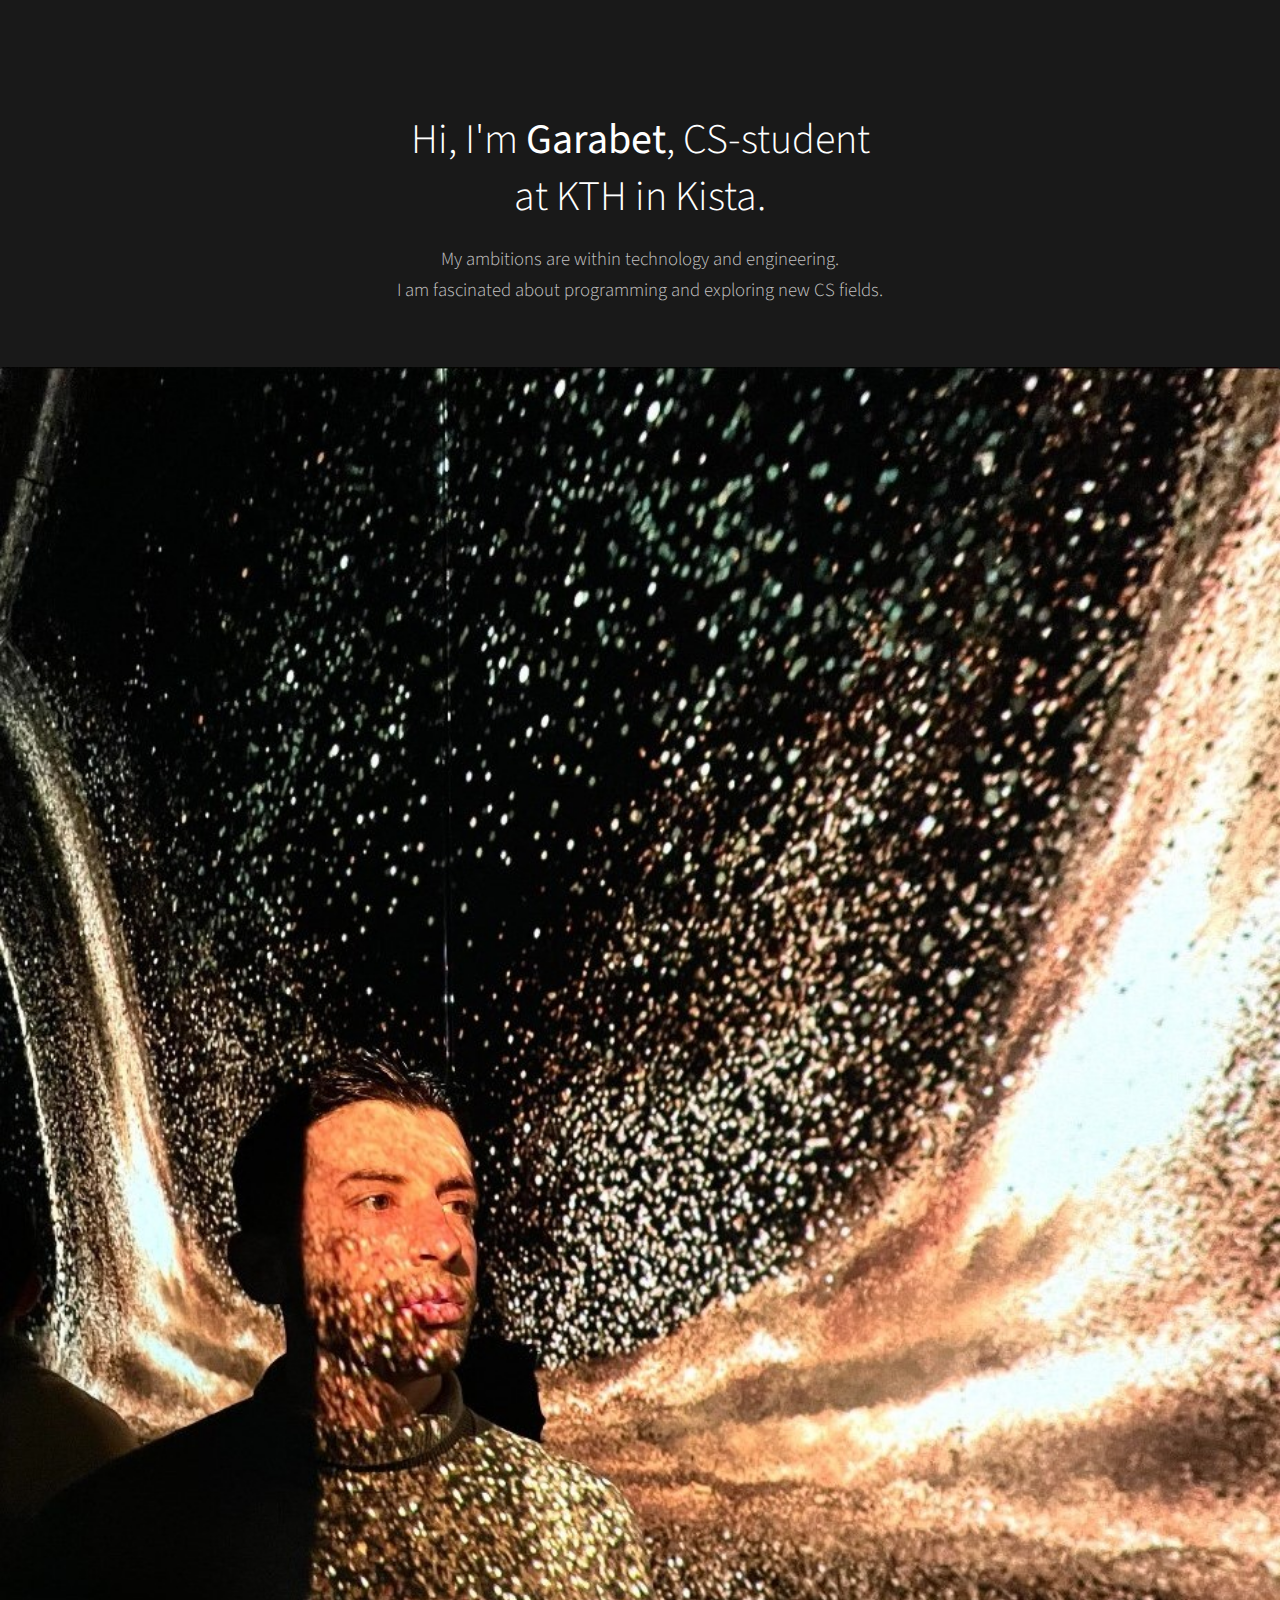
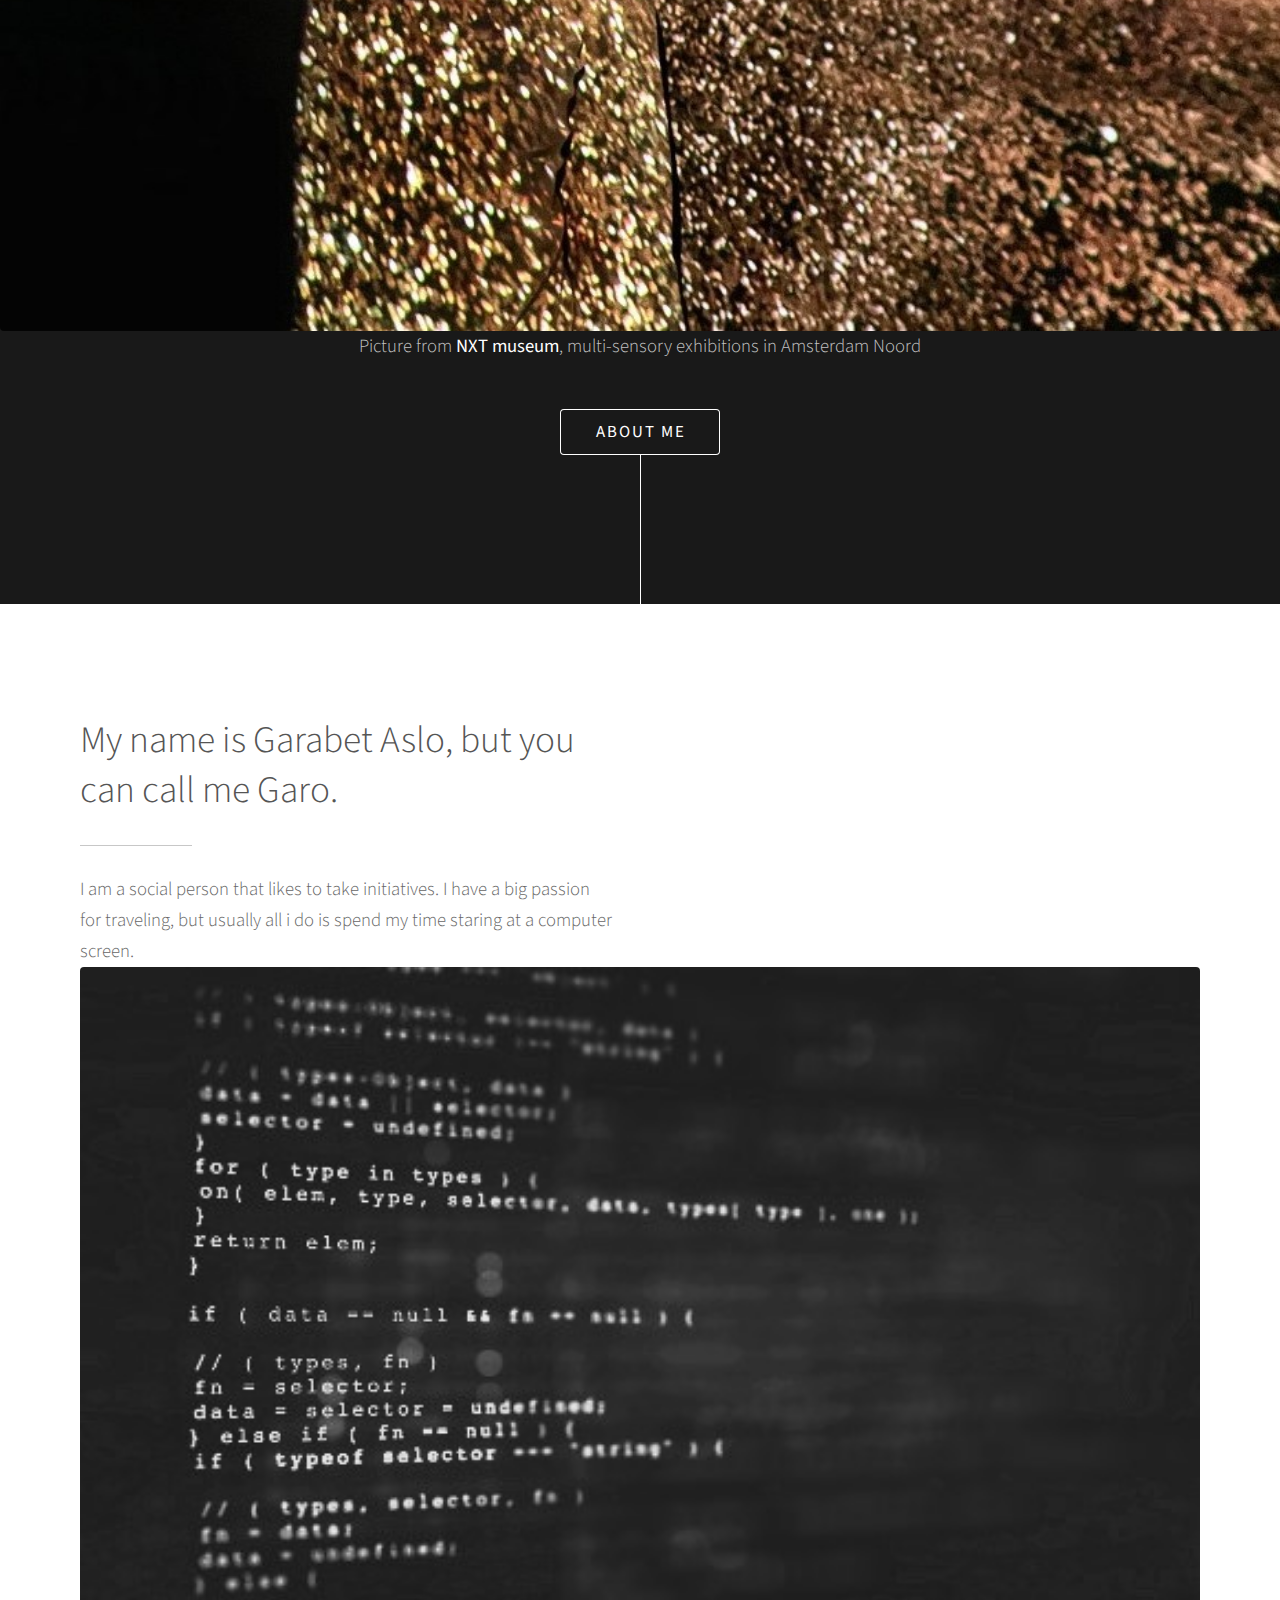
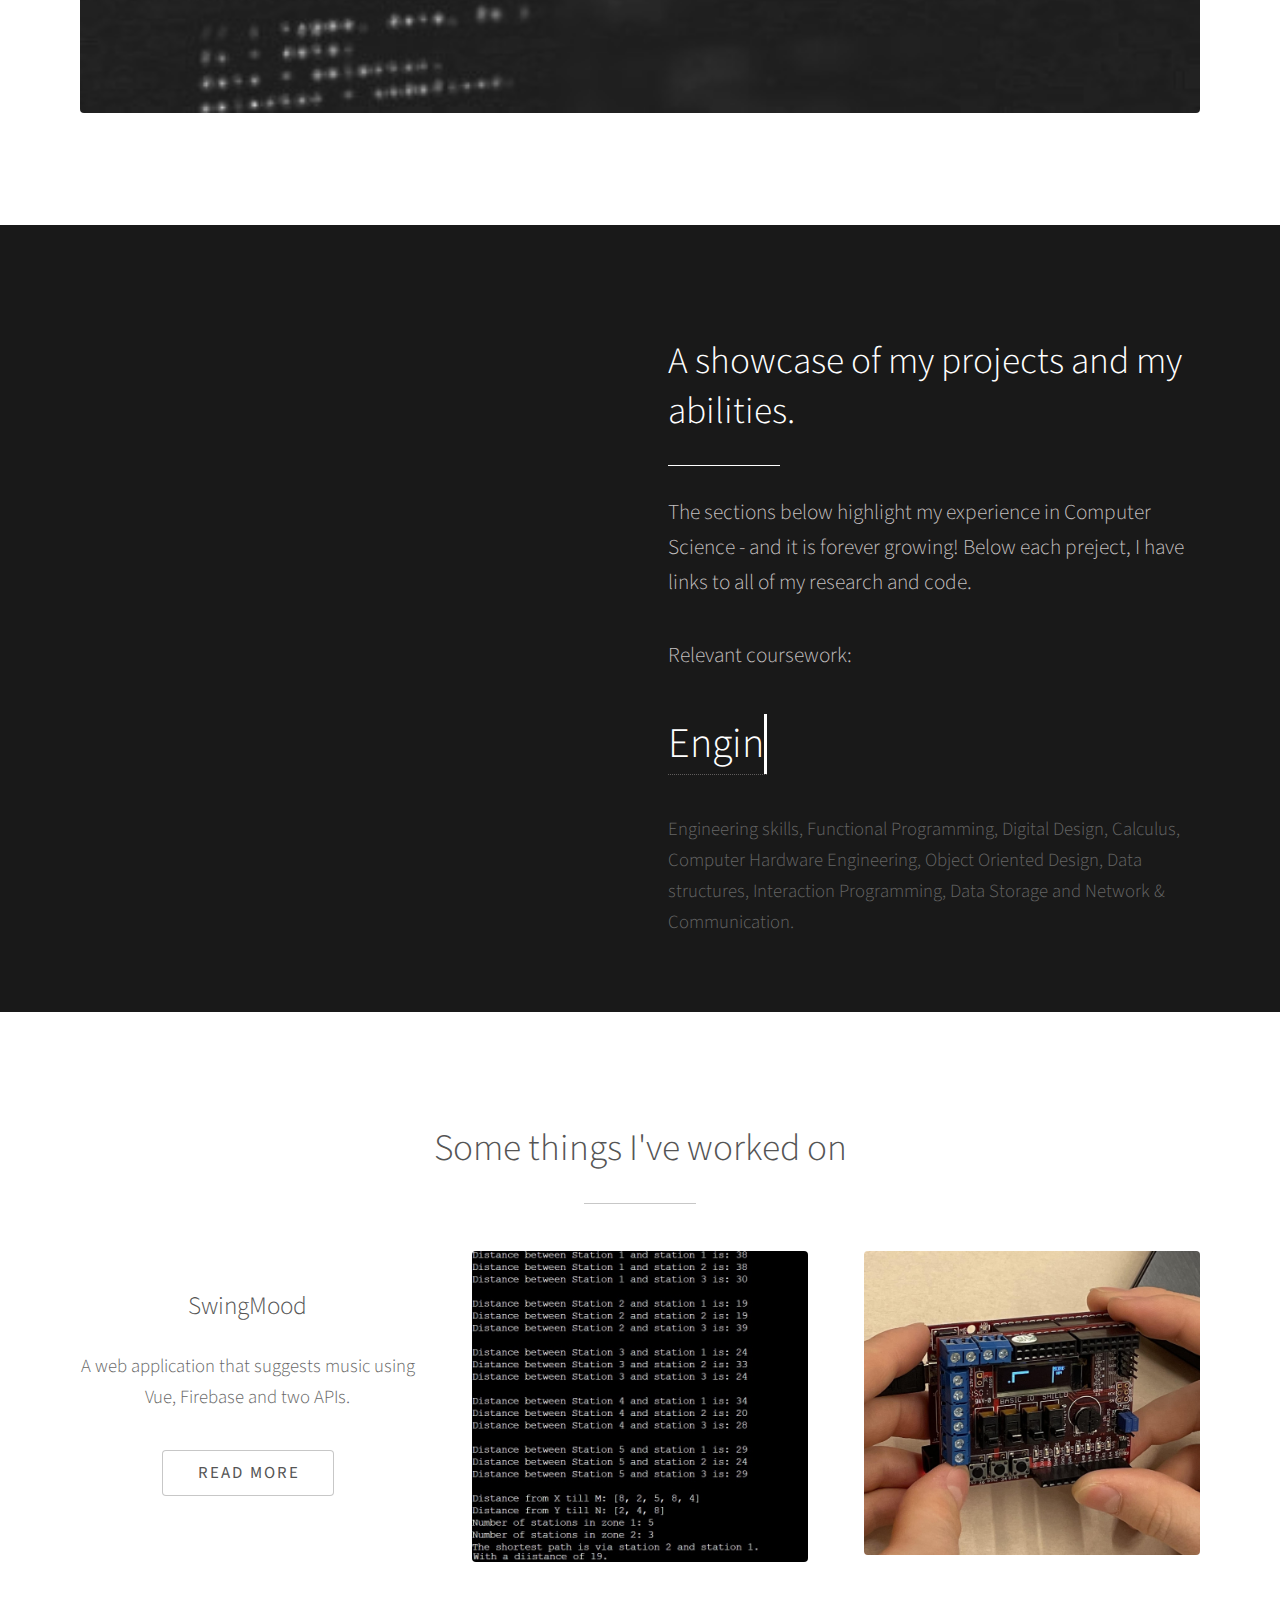
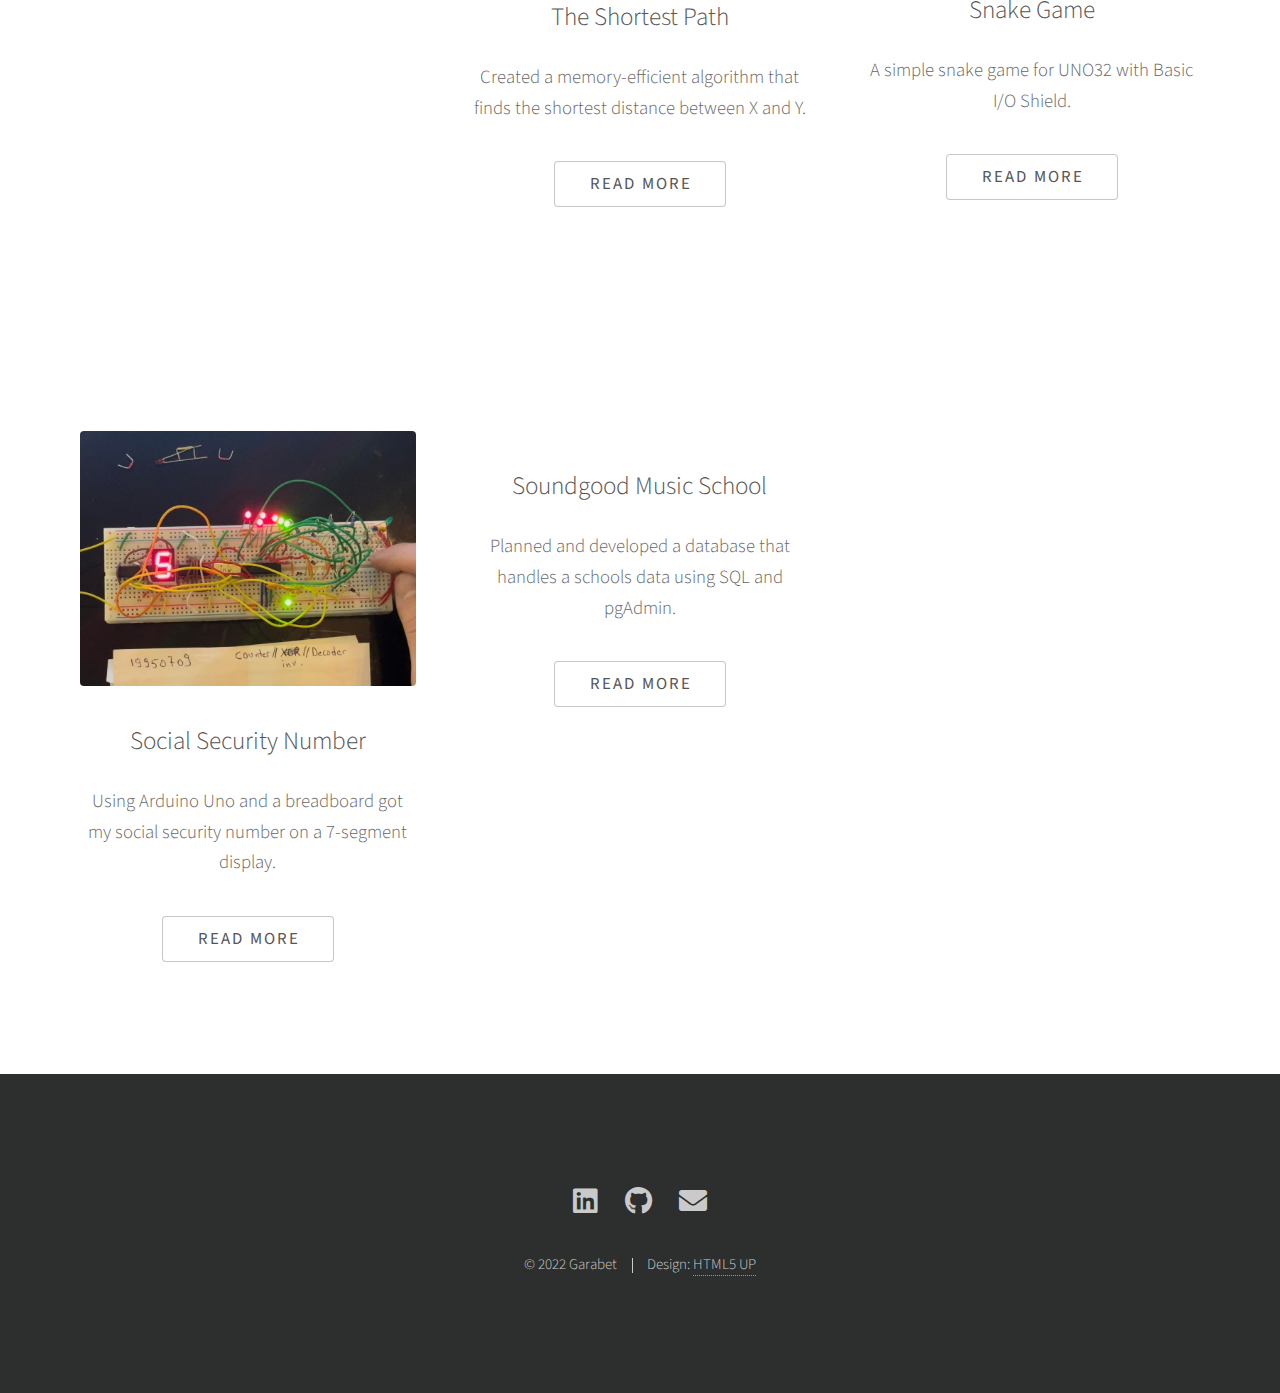
==== commit 264b91df: "Add files via upload" ====
--- a/index.html
+++ b/index.html
@@ -27,7 +27,7 @@
 
 				
 					
-					<span class="image fit"><img src="images/hemsida.jpg" alt="" /> Picture from <strong>NXT museum</strong>, multi-sensory exhibitions in Amsterdam Noord.</span> 
+					<span class="image fit"><img src="images/hemsida.jpg" alt="" /> Picture from <strong>NXT museum</strong>, multi-sensory exhibitions in Amsterdam Noord</span> 
 					
 					
 					
@@ -121,11 +121,13 @@
 					<p></p>
 					<div class="row gtr-150">
 						<div class="col-4 col-12-medium">
-							<span class="image fit"><img src="images/display.jpg" alt="" /></span>
-							<h3>Social security number</h3>
-							<p>By using Arduino Uno and a breadboard i connected wires and got my social security number displayed on a 7-segment display.</p>
+							<span class="image fit"><img src="images/Swing.jpg" alt="" /></span>
+							<h3>SwingMood</h3>
+							<p>A web application that suggests music using Vue, Firebase and two APIs.
+
+							</p>
 							<ul class="actions special">
-								<li><a href="images/display.jpg" class="button">Read More</a></li>
+								<li><a href="https://github.com/Gaasll/swing1" class="button">Read More</a></li>
 							</ul>
 						</div>
 						<div class="col-4 col-12-medium">
@@ -136,6 +138,7 @@
 								<li><a href="https://github.com/Gaasll/shortestWay/tree/main" class="button">Read More</a></li>
 							</ul>
 						</div>
+
 						<div class="col-4 col-12-medium">
 							<span class="image fit"><img src="images/snake2.jpg" alt="" /></span>
 							<h3>Snake Game</h3>
@@ -146,7 +149,39 @@
 						</div>
 					</div>
 				</div>
-			</section>
+	</section>
+	
+	<!-- 2nd Three -->
+			<section id="three" class="main style1 special">
+				<div class="container">
+		
+				
+
+	<div class="row gtr-150">
+		<div class="col-4 col-12-medium">
+			<span class="image fit"><img src="images/display.jpg" alt="" /></span>
+			<h3>Social Security Number</h3>
+			<p>Using Arduino Uno and a breadboard got my social security number on a 7-segment display.</p>
+			<ul class="actions special">
+				<li><a href="images/display.jpg" class="button">Read More</a></li>
+			</ul>
+		</div>
+		<div class="col-4 col-12-medium">
+			<span class="image fit"><img src="images/graph.png" alt="" /></span>
+			<h3>Soundgood Music School</h3>
+			<p>Planned and developed a database that handles a schools data using SQL and pgAdmin.</p>
+			<ul class="actions special">
+				<li><a href="https://github.com/Gaasll/Data_Storage_Project" class="button">Read More</a></li>
+			</ul>
+		</div>
+	
+	
+	</div>
+	</div>
+	</section>
+
+				
+			
 
 		
 
@@ -157,10 +192,10 @@
 					
 					<li><a href="https://www.linkedin.com/in/garabetaslo/" class="icon brands alt fa-linkedin"><span class="label">Instagram</span></a></li>
 					<li><a href="https://github.com/Gaasll" class="icon brands alt fa-github"><span class="label">GitHub</span></a></li>
-					<li><a href="garabet.aslo7@gmail.com" class="icon solid alt fa-envelope"><span class="label">Email</span></a></li>
+					<li><a href="mailto: garabet.aslo7@gmail.com" class="icon solid alt fa-envelope"><span class="label">Email</span></a></li>
 				</ul>
 				<ul class="copyright">
-					<li>&copy; 2022 Garabet</li>
+					<li>&copy; 2022 Garabet</li><li>Design: <a href="Garabet & html5up">HTML5 UP</a></li>
 				</ul>
 			</section>
 
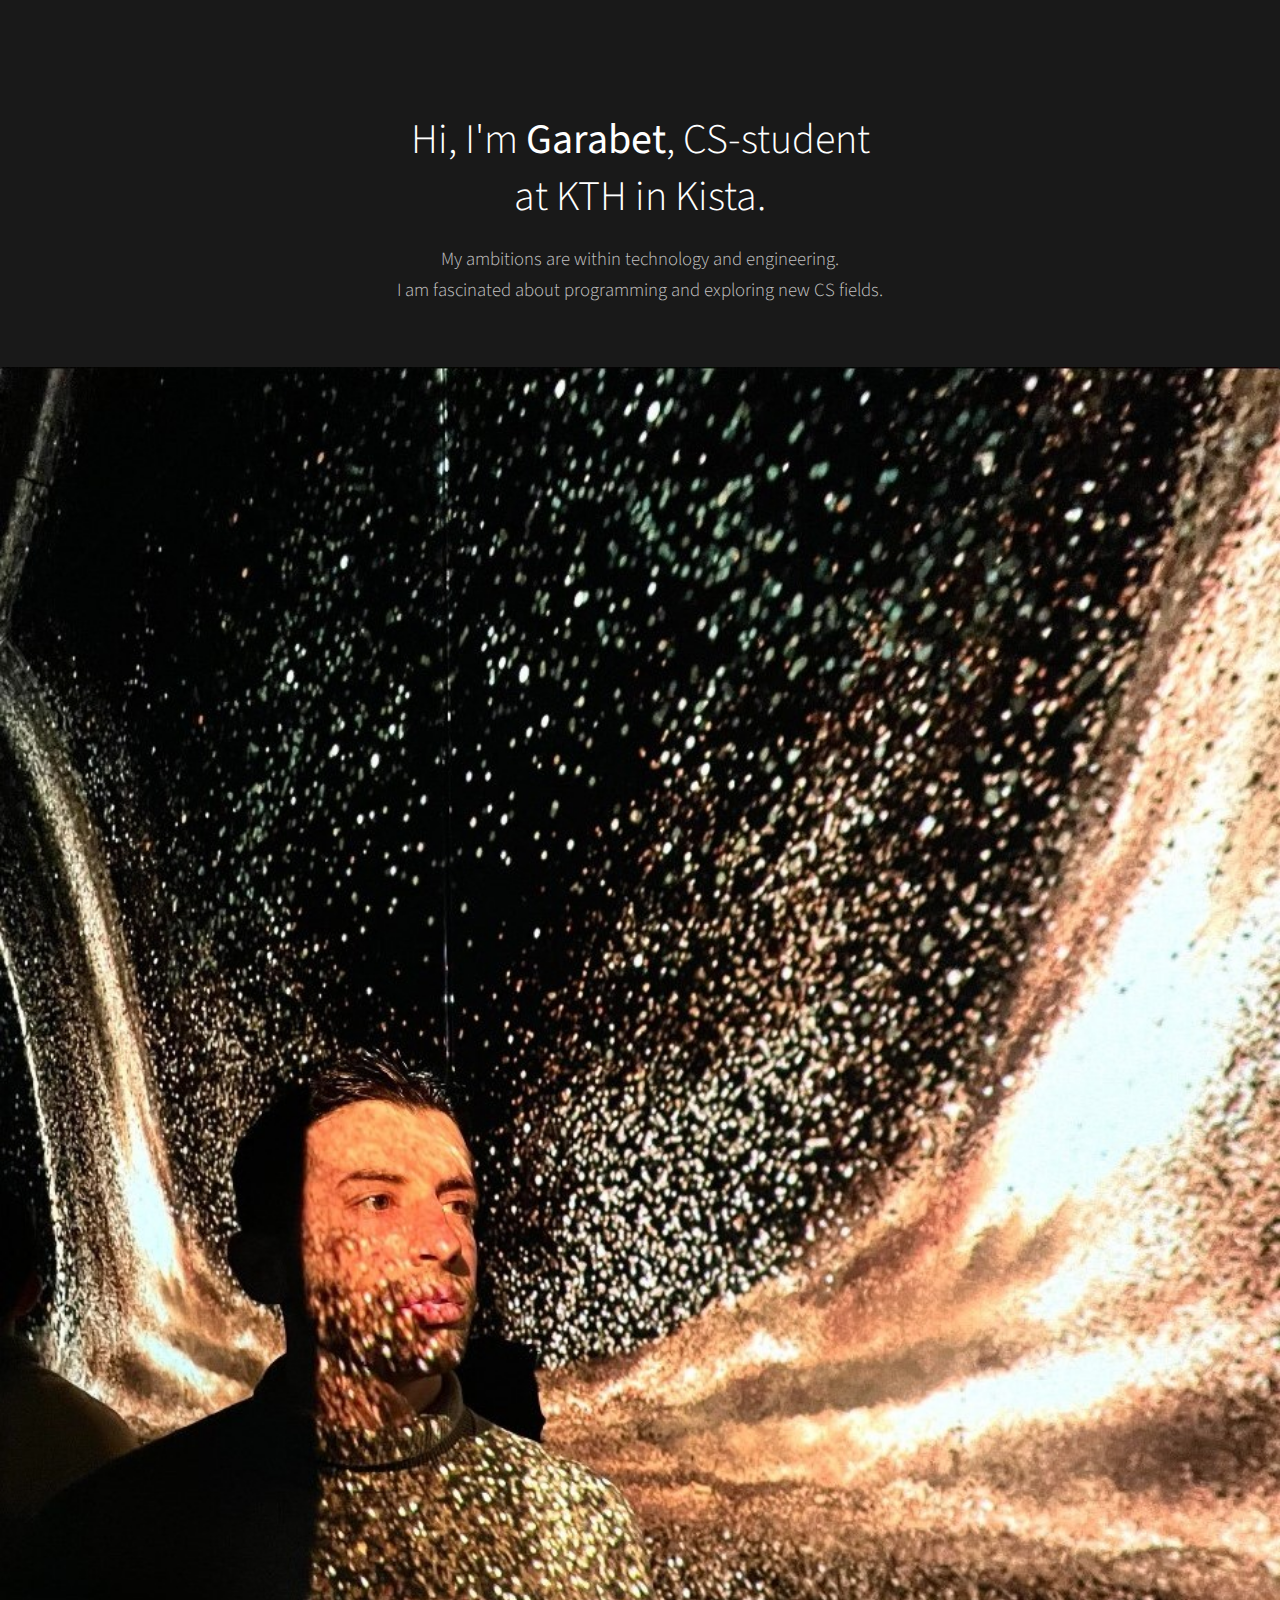
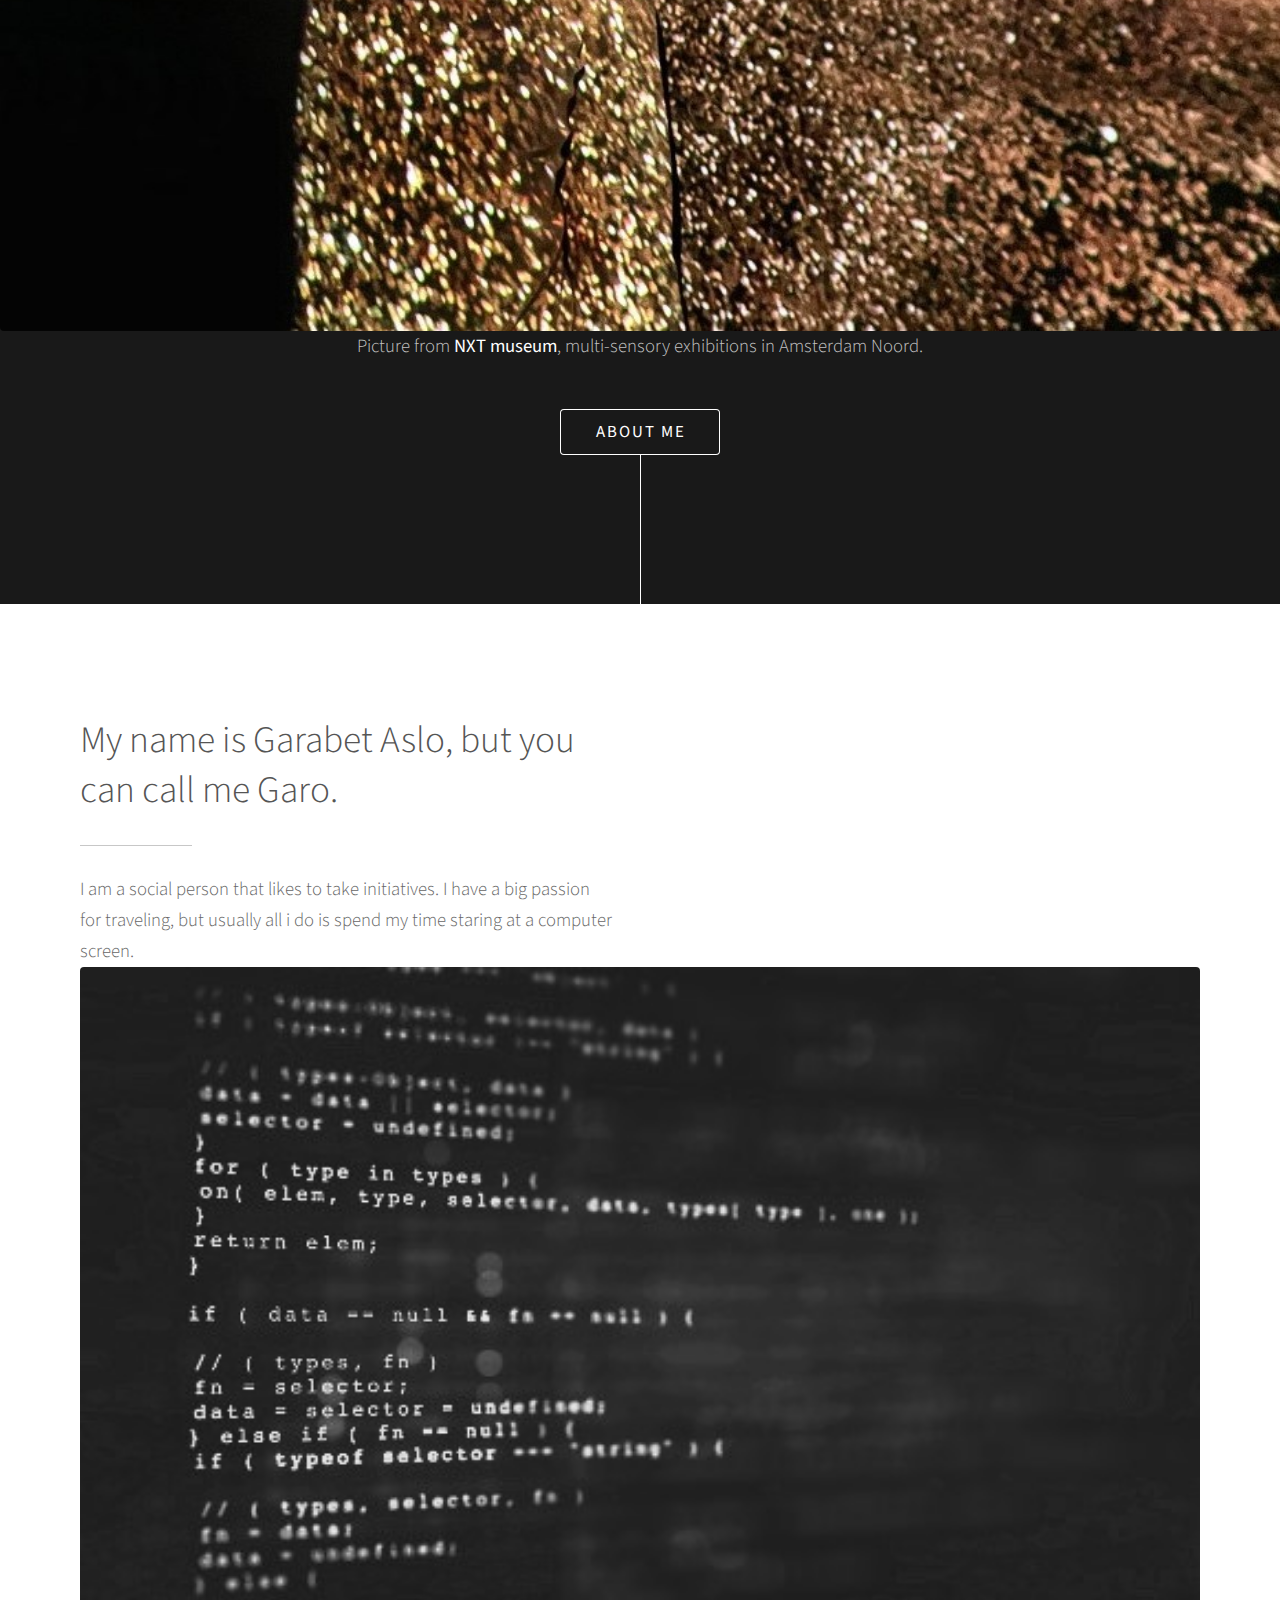
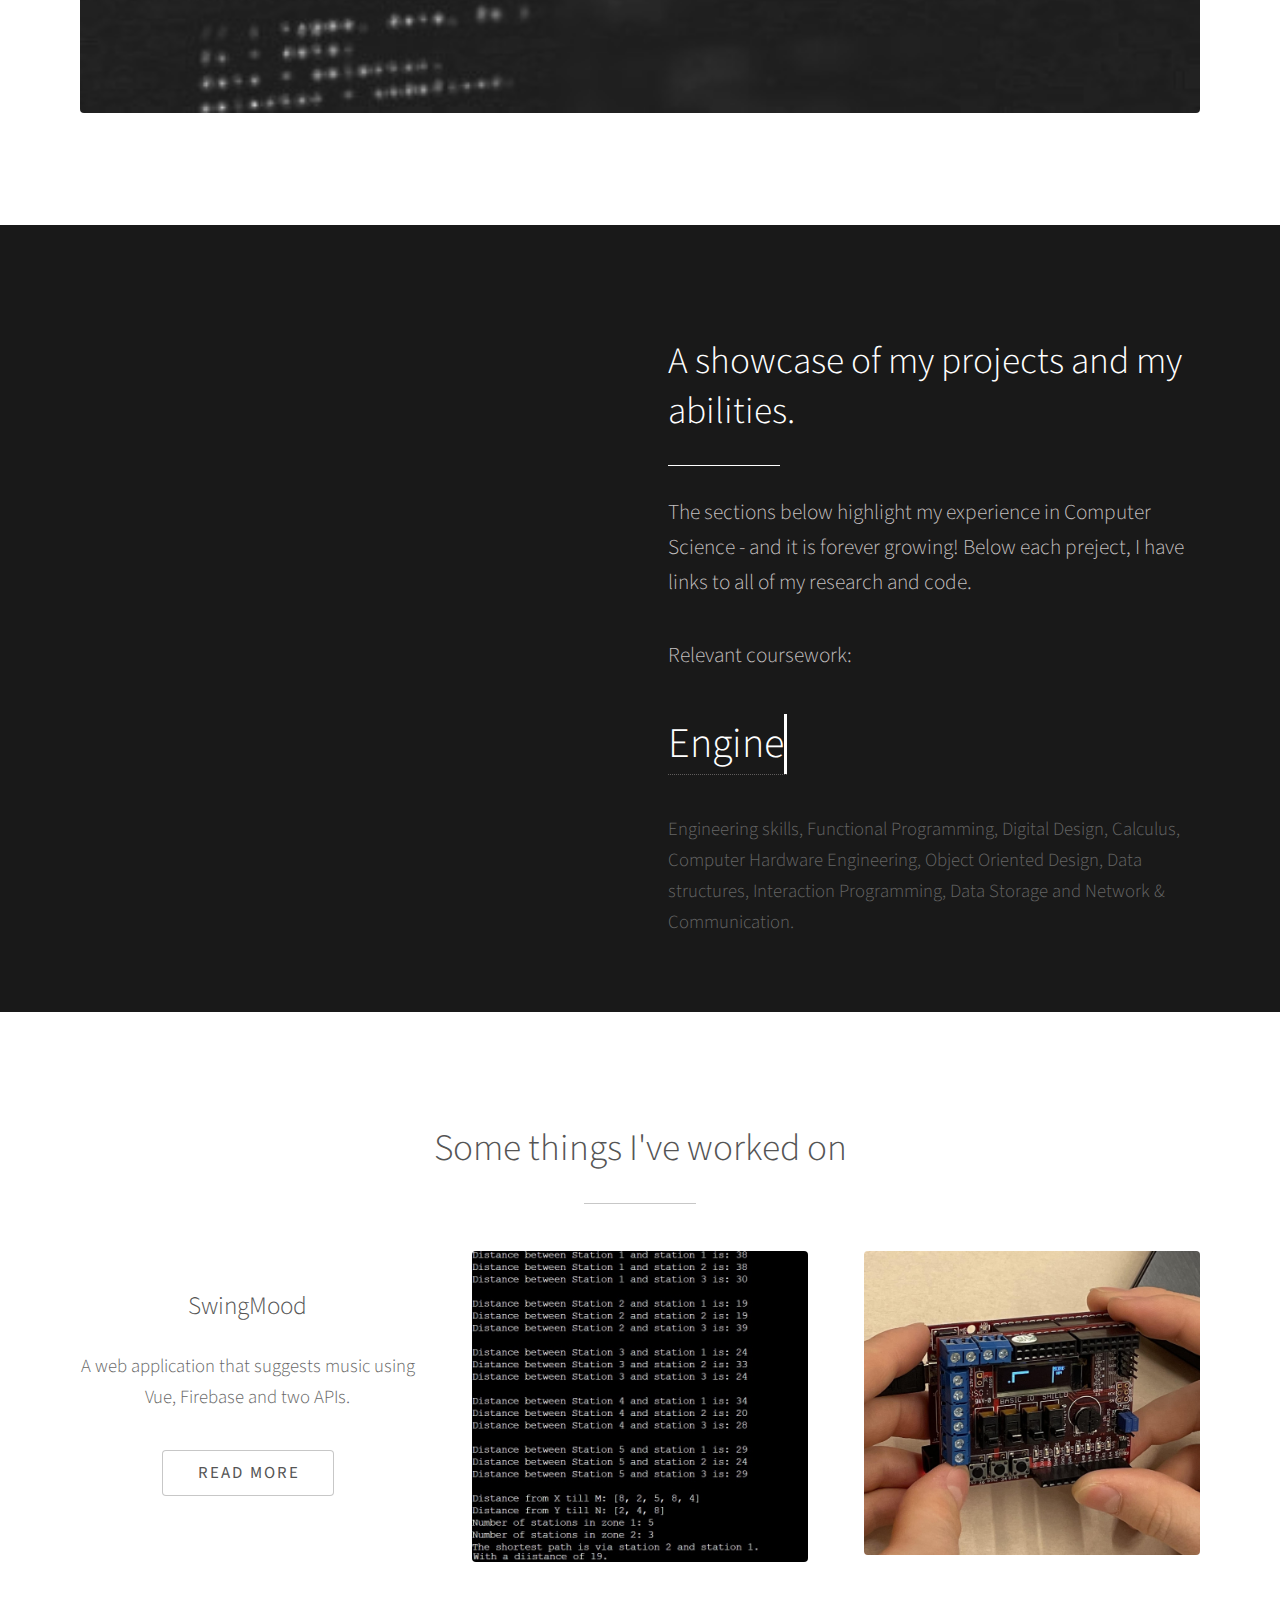
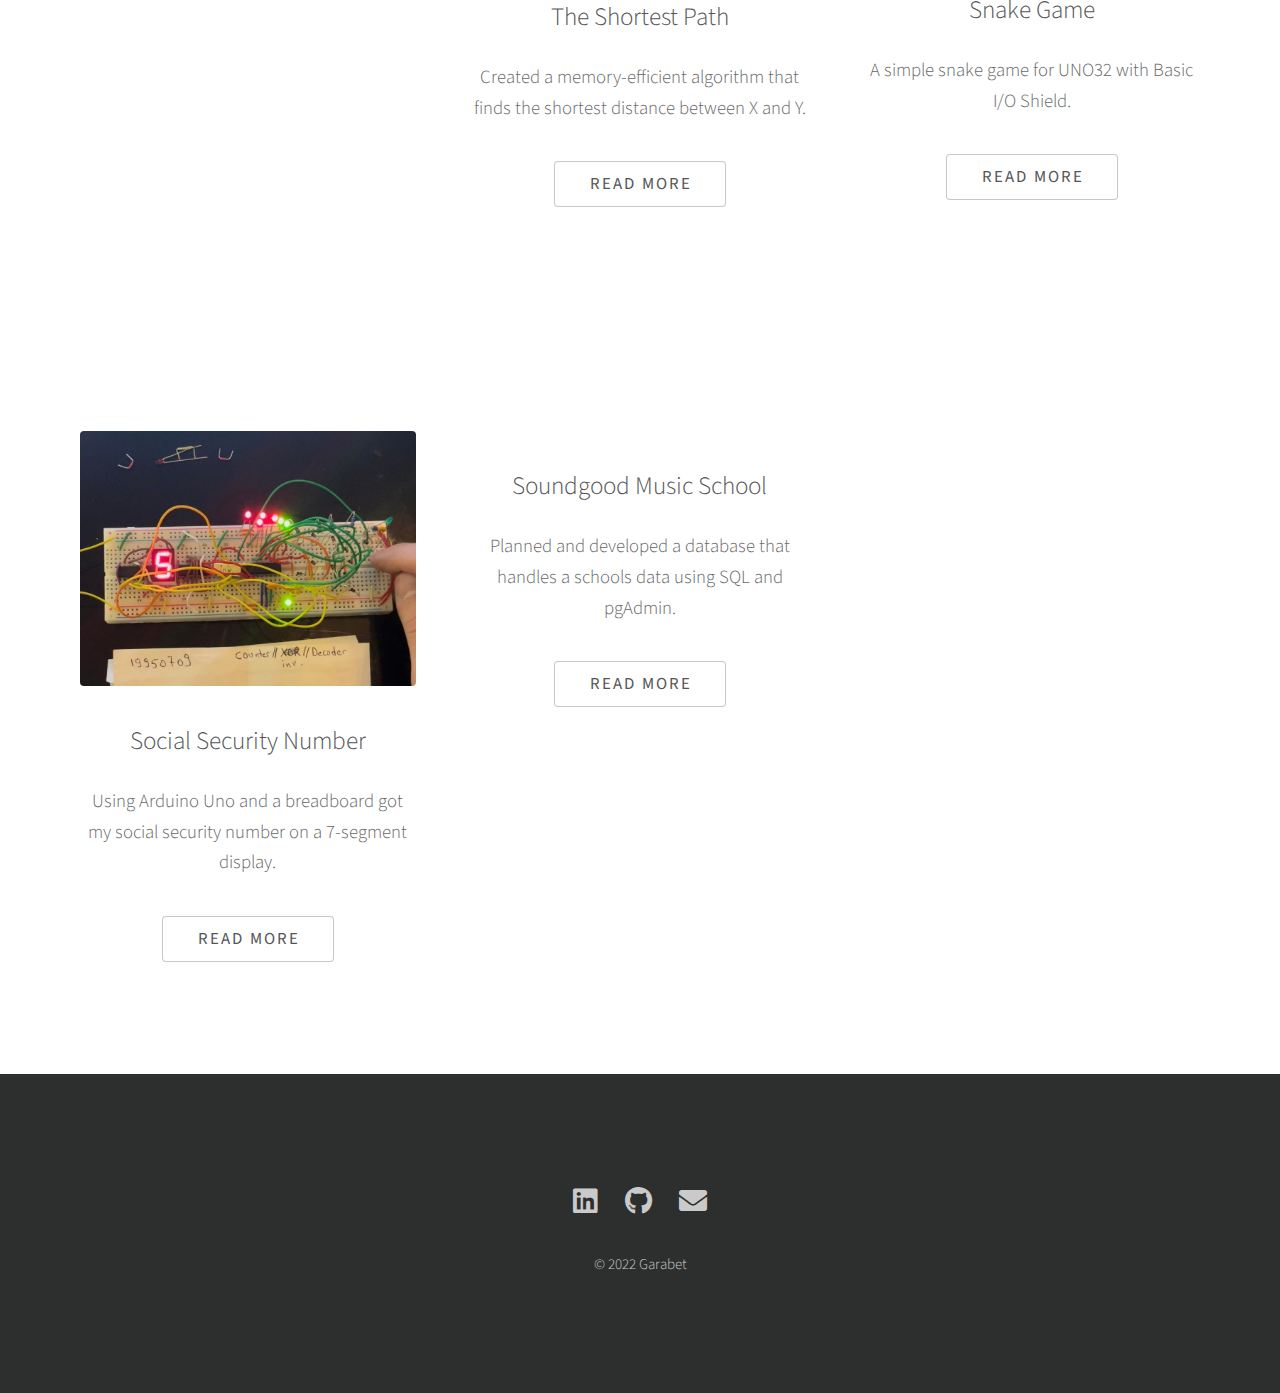
==== commit e8029b9e: "Update index.html" ====
--- a/index.html
+++ b/index.html
@@ -27,7 +27,7 @@
 
 				
 					
-					<span class="image fit"><img src="images/hemsida.jpg" alt="" /> Picture from <strong>NXT museum</strong>, multi-sensory exhibitions in Amsterdam Noord</span> 
+					<span class="image fit"><img src="images/hemsida.jpg" alt="" /> Picture from <strong>NXT museum</strong>, multi-sensory exhibitions in Amsterdam Noord.</span> 
 					
 					
 					
@@ -195,7 +195,7 @@
 					<li><a href="mailto: garabet.aslo7@gmail.com" class="icon solid alt fa-envelope"><span class="label">Email</span></a></li>
 				</ul>
 				<ul class="copyright">
-					<li>&copy; 2022 Garabet</li><li>Design: <a href="Garabet & html5up">HTML5 UP</a></li>
+					<li>&copy; 2022 Garabet</li>
 				</ul>
 			</section>
 
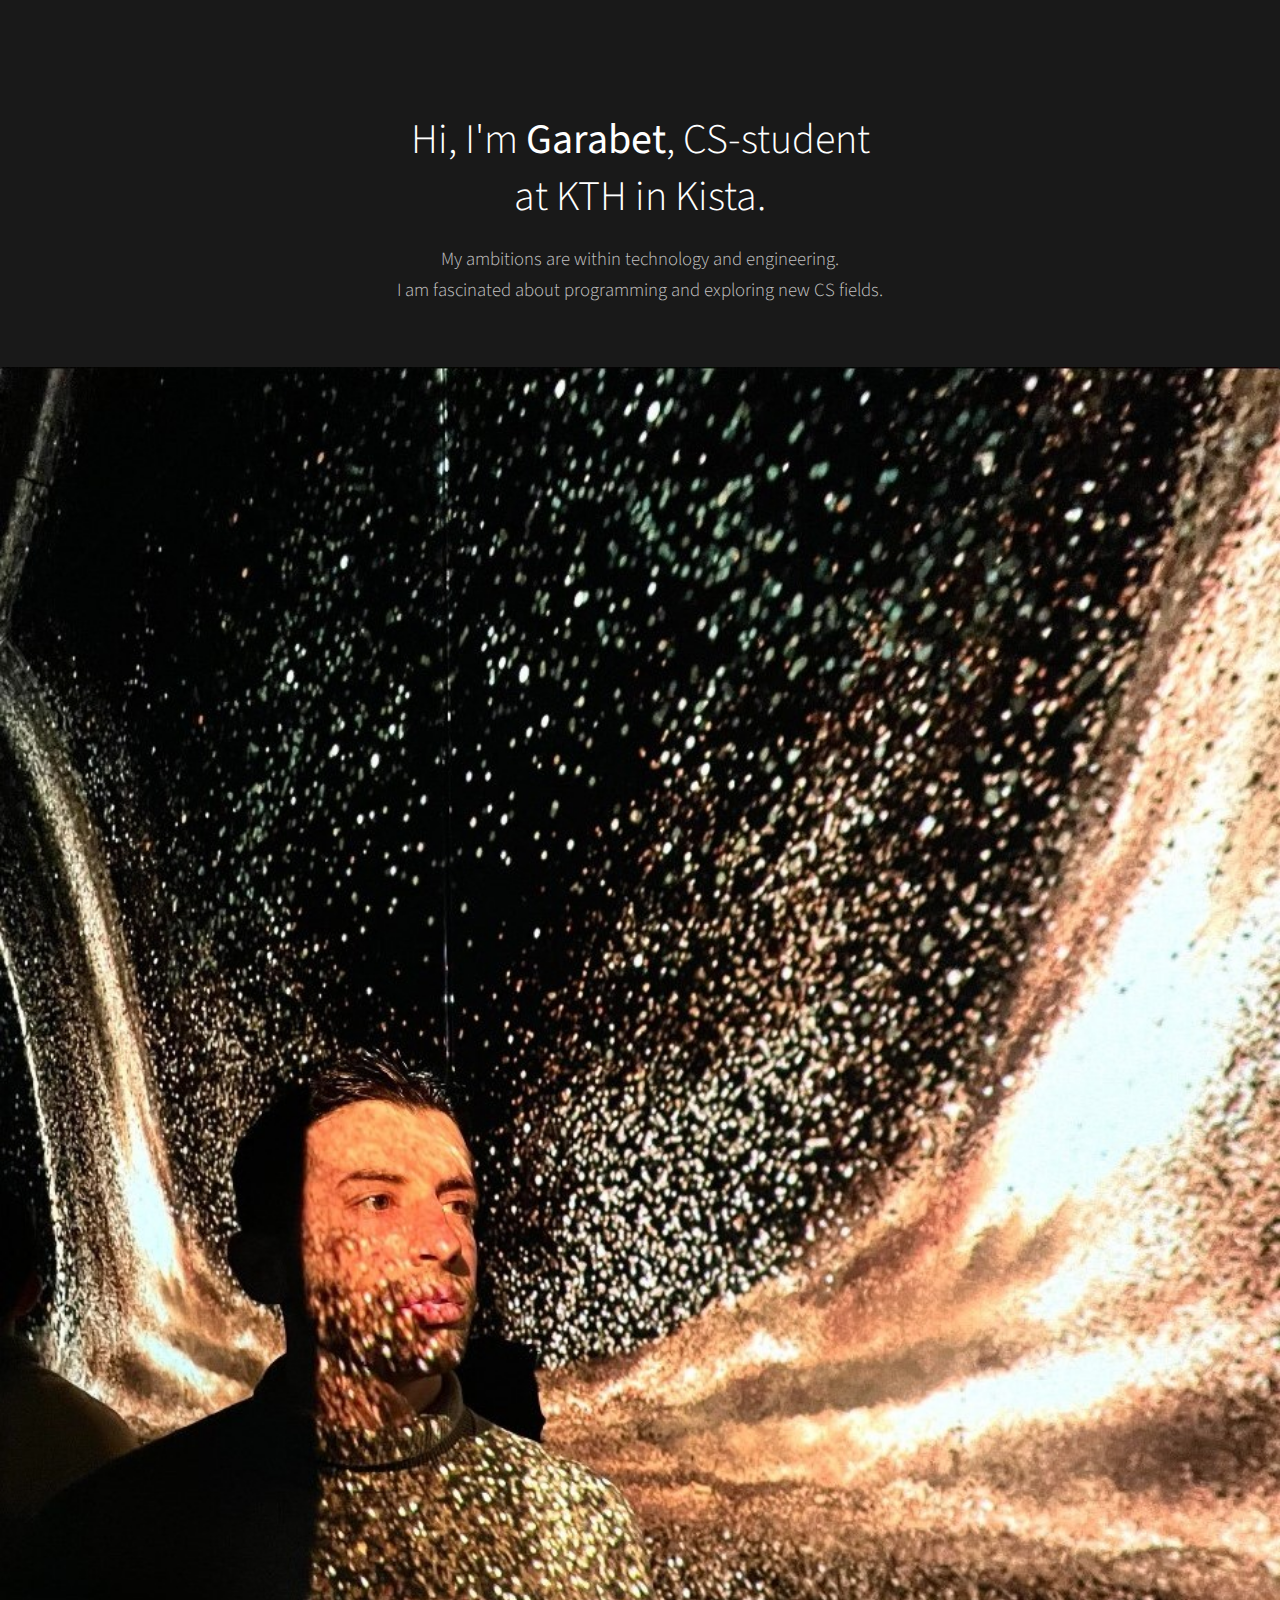
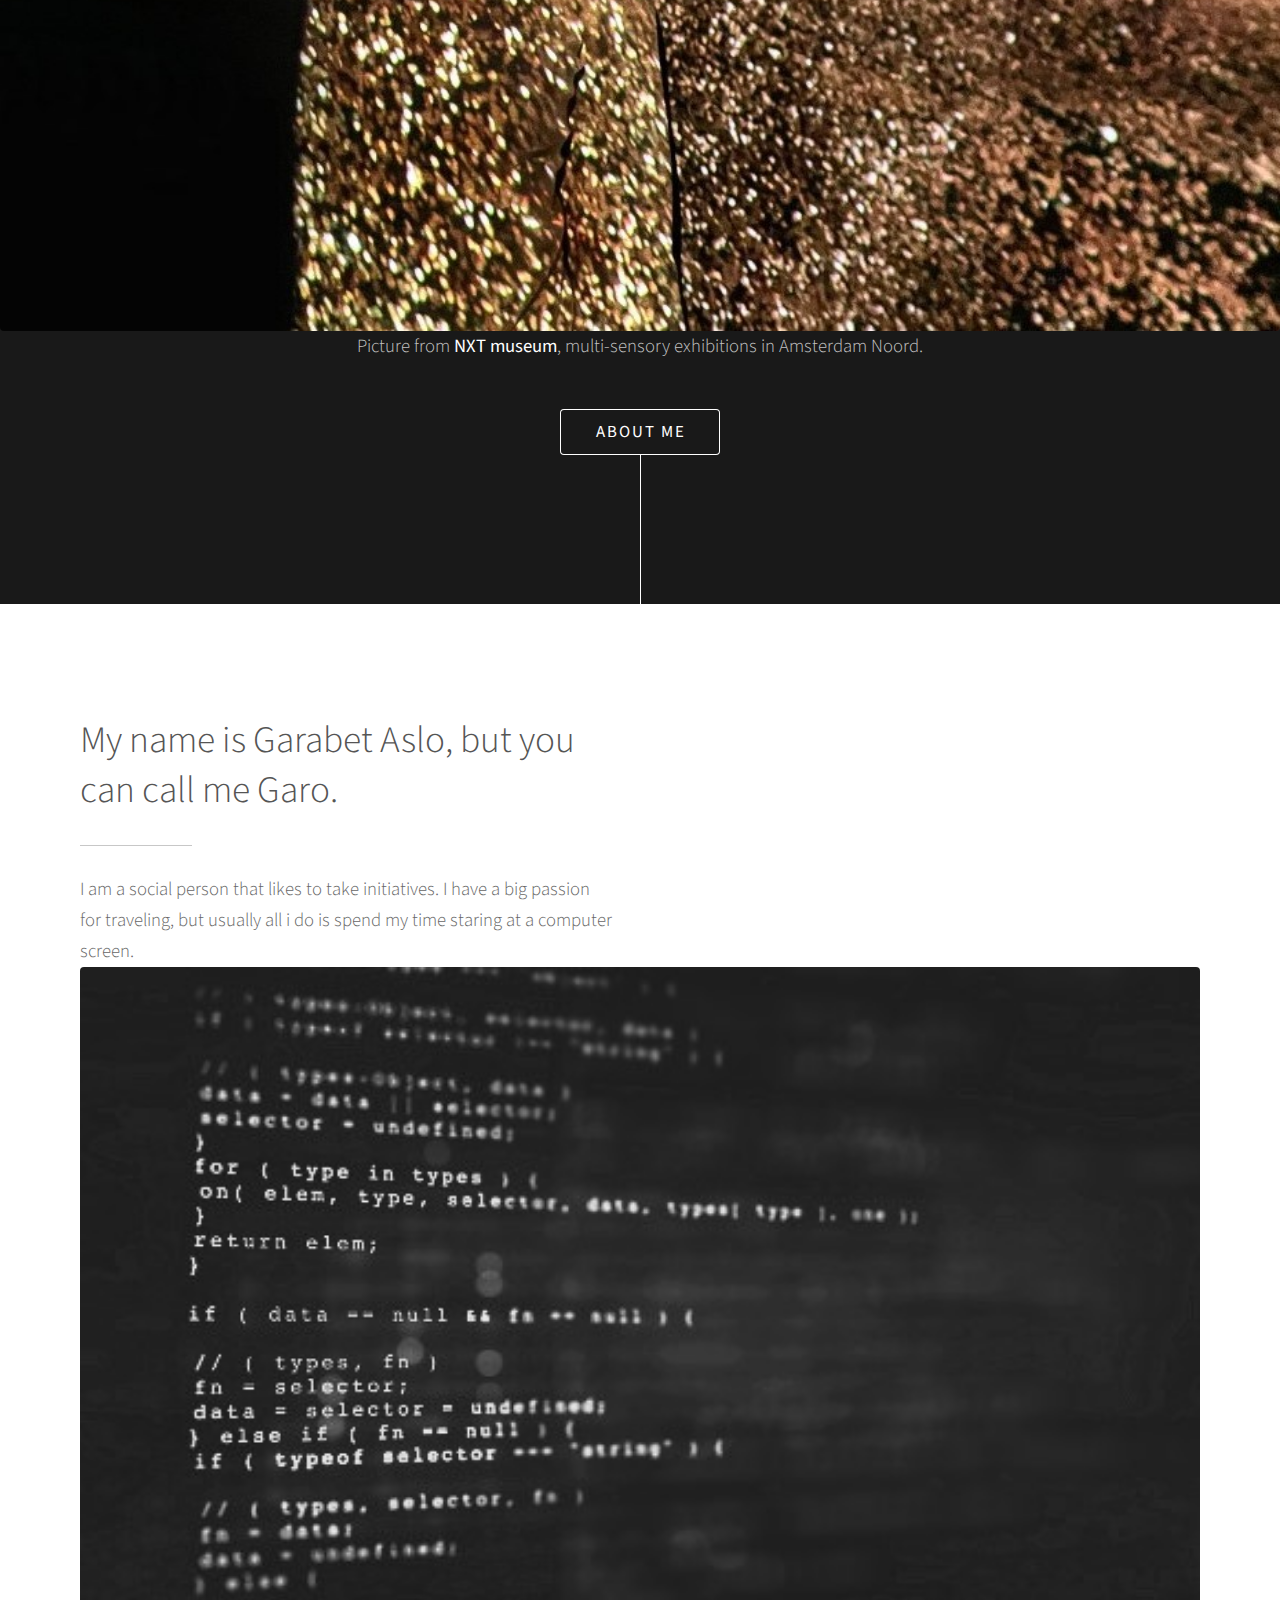
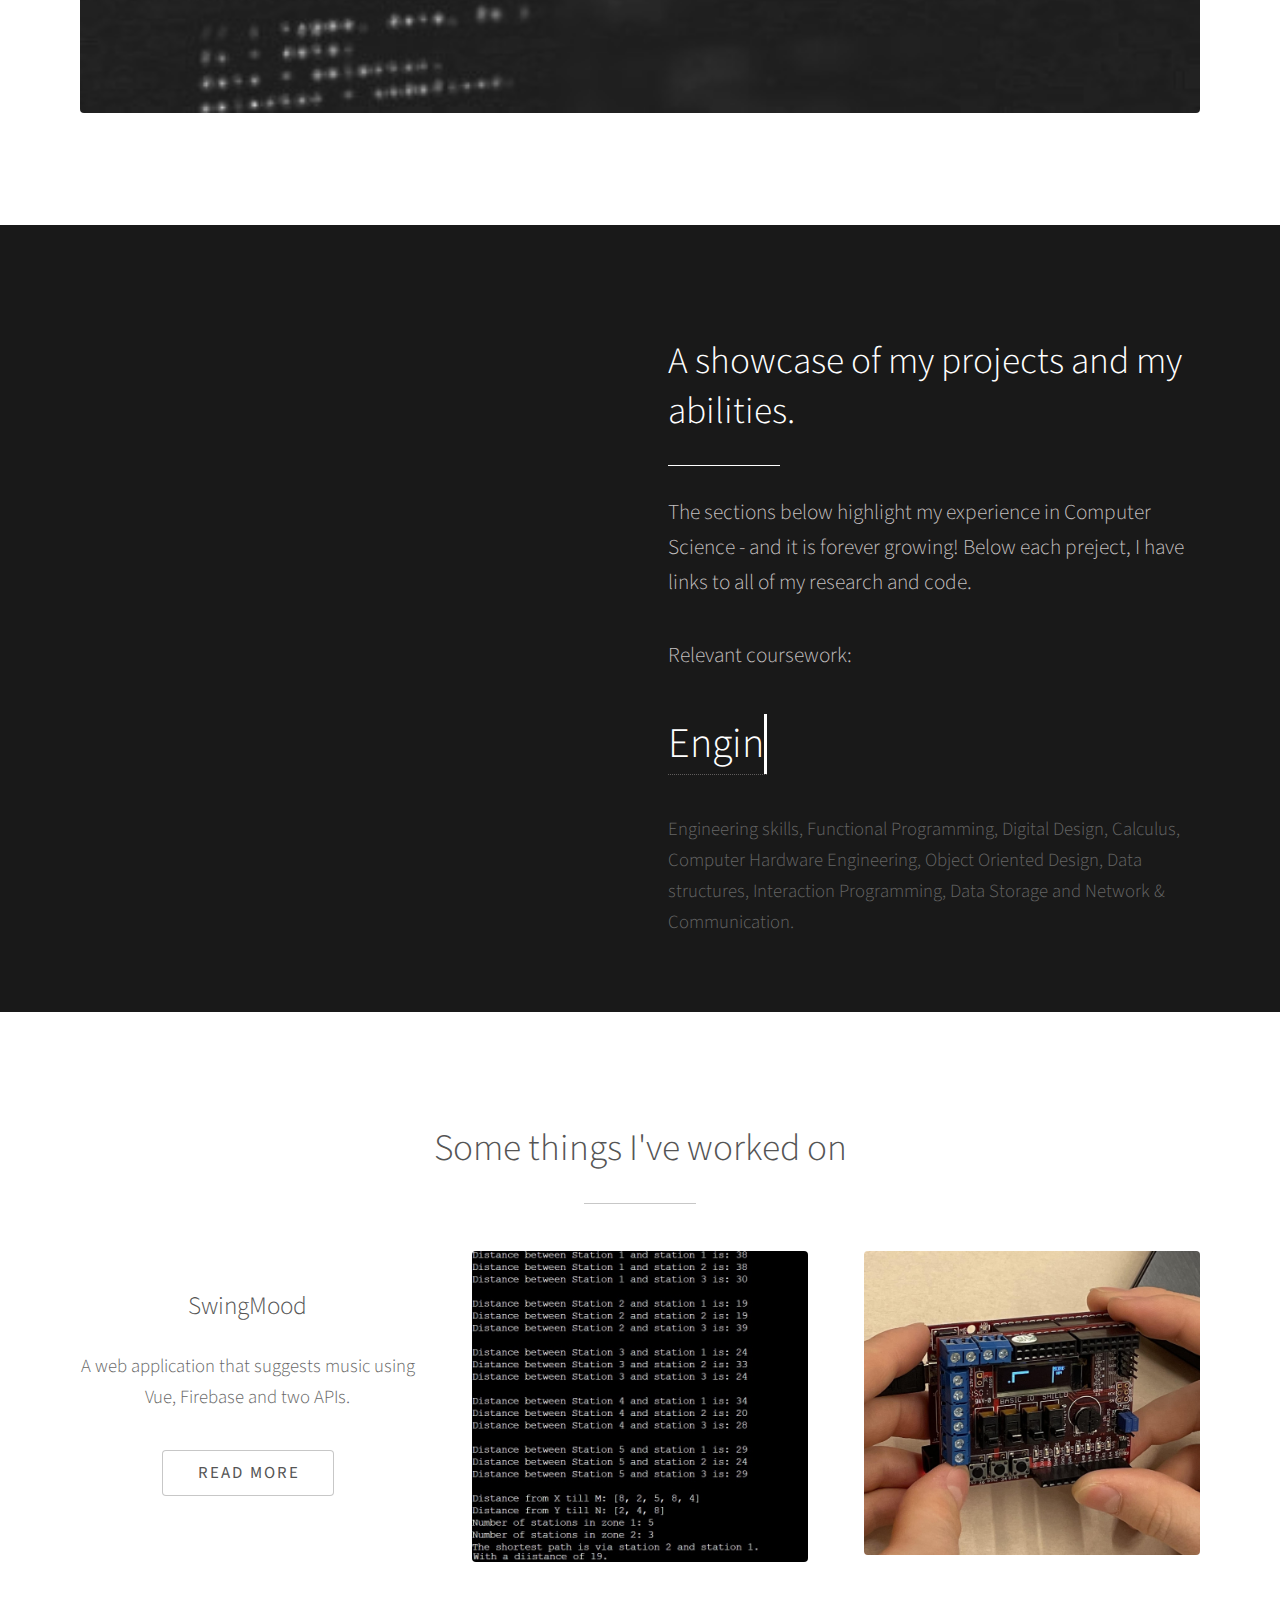
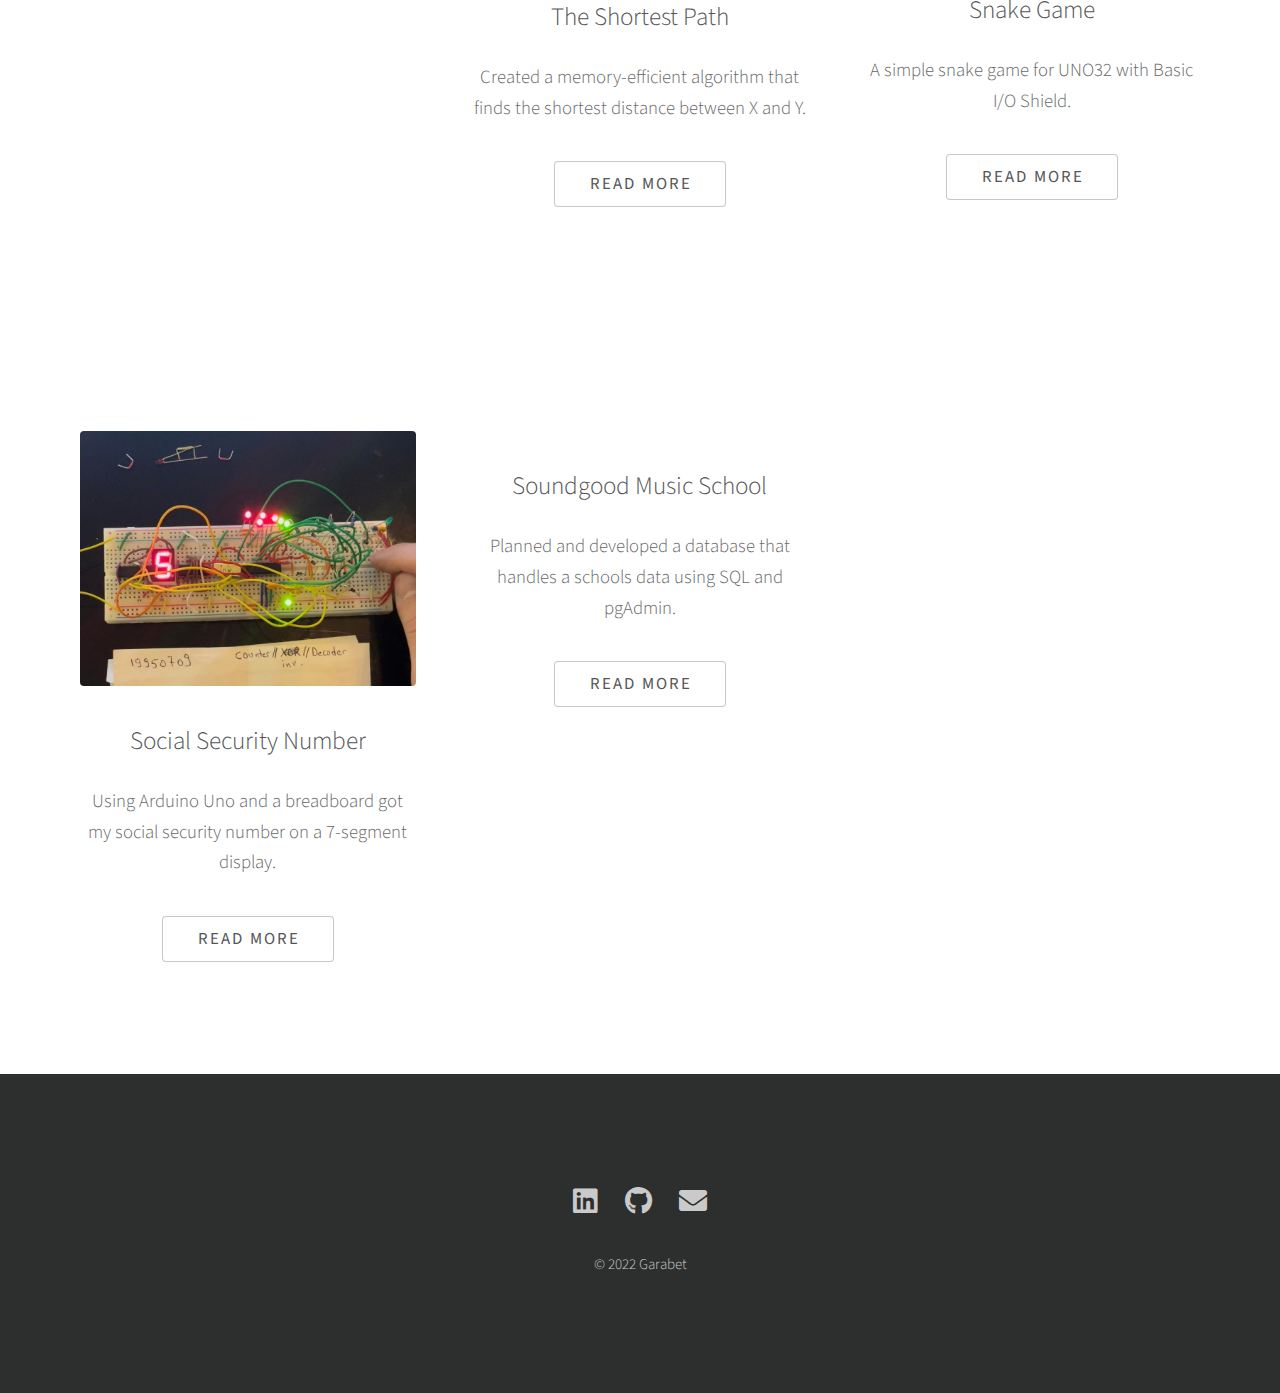
==== commit 7142c554: "Update index.html" ====
--- a/index.html
+++ b/index.html
@@ -1,9 +1,5 @@
 <!DOCTYPE HTML>
-<!--
-	Photon by HTML5 UP
-	html5up.net | @ajlkn
-	Free for personal and commercial use under the CCA 3.0 license (html5up.net/license)
--->
+
 <html>
 	<head>
 		<title>Garabet</title>
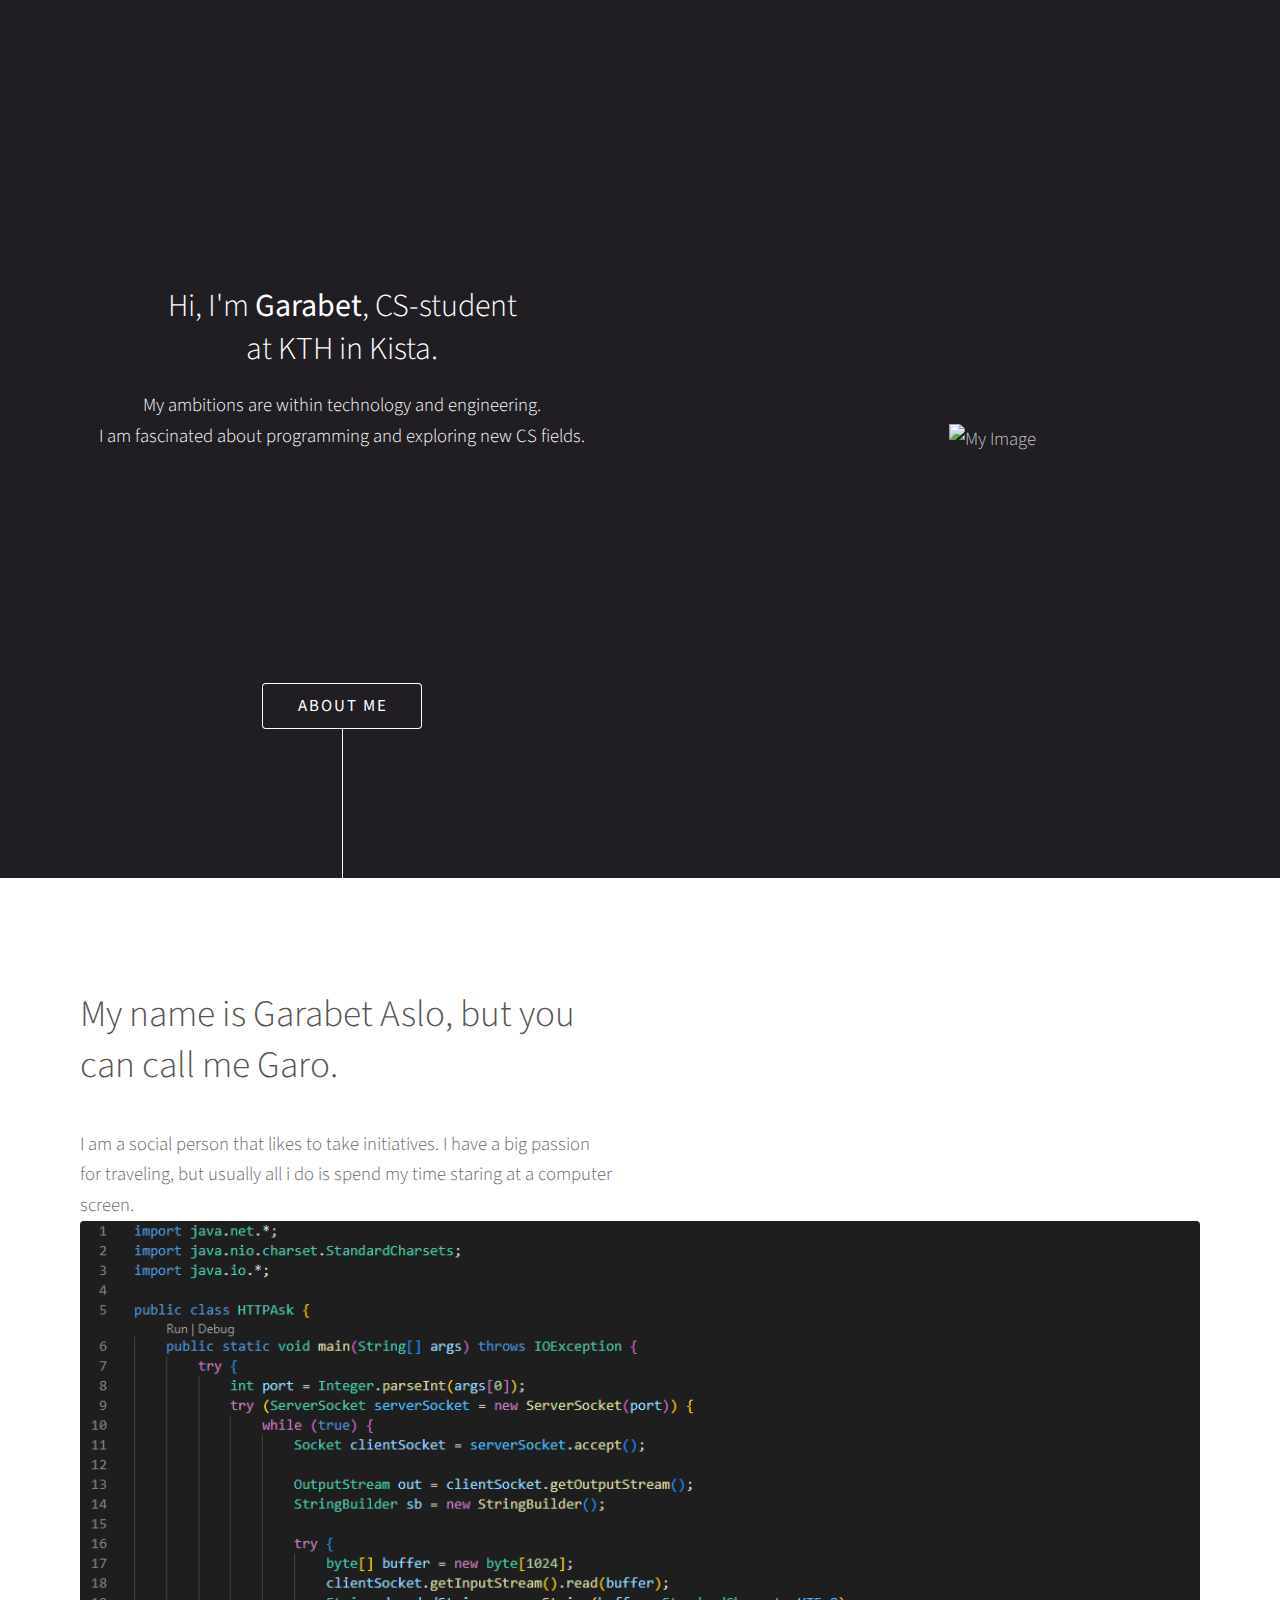
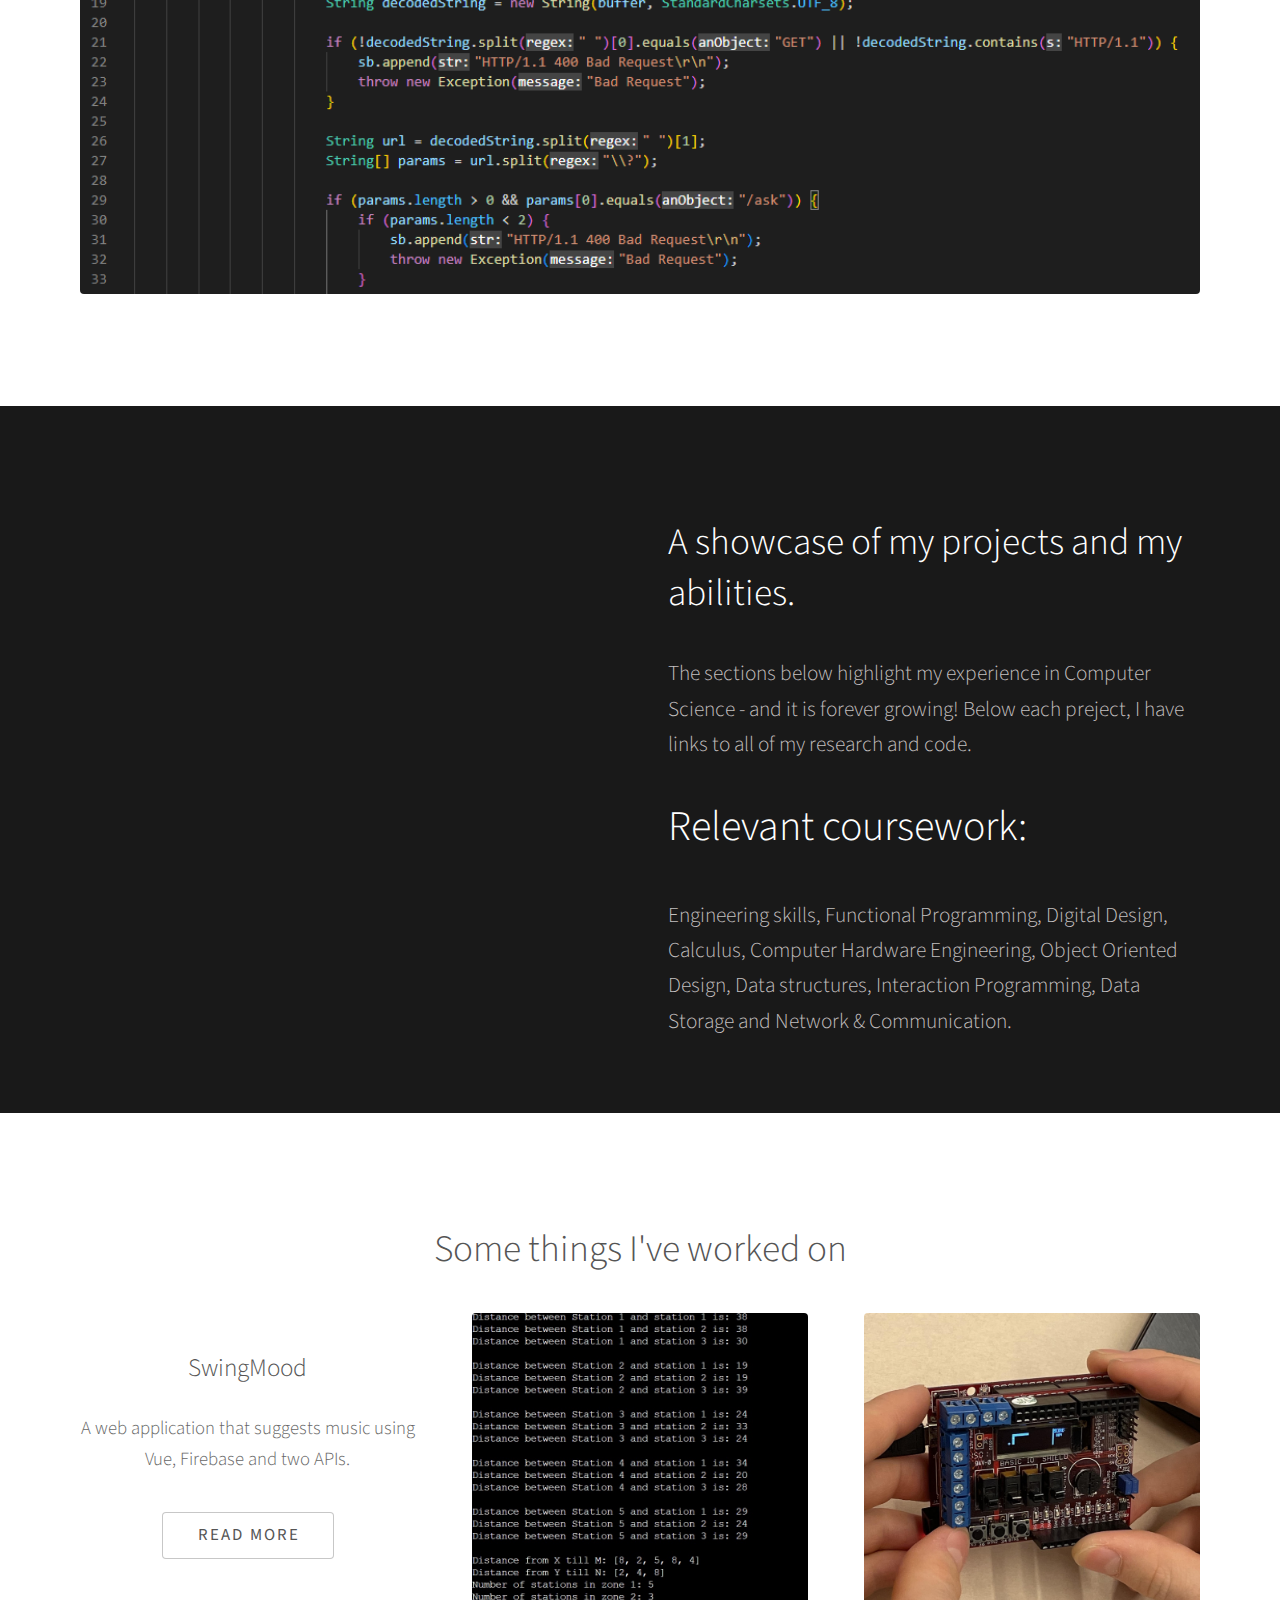
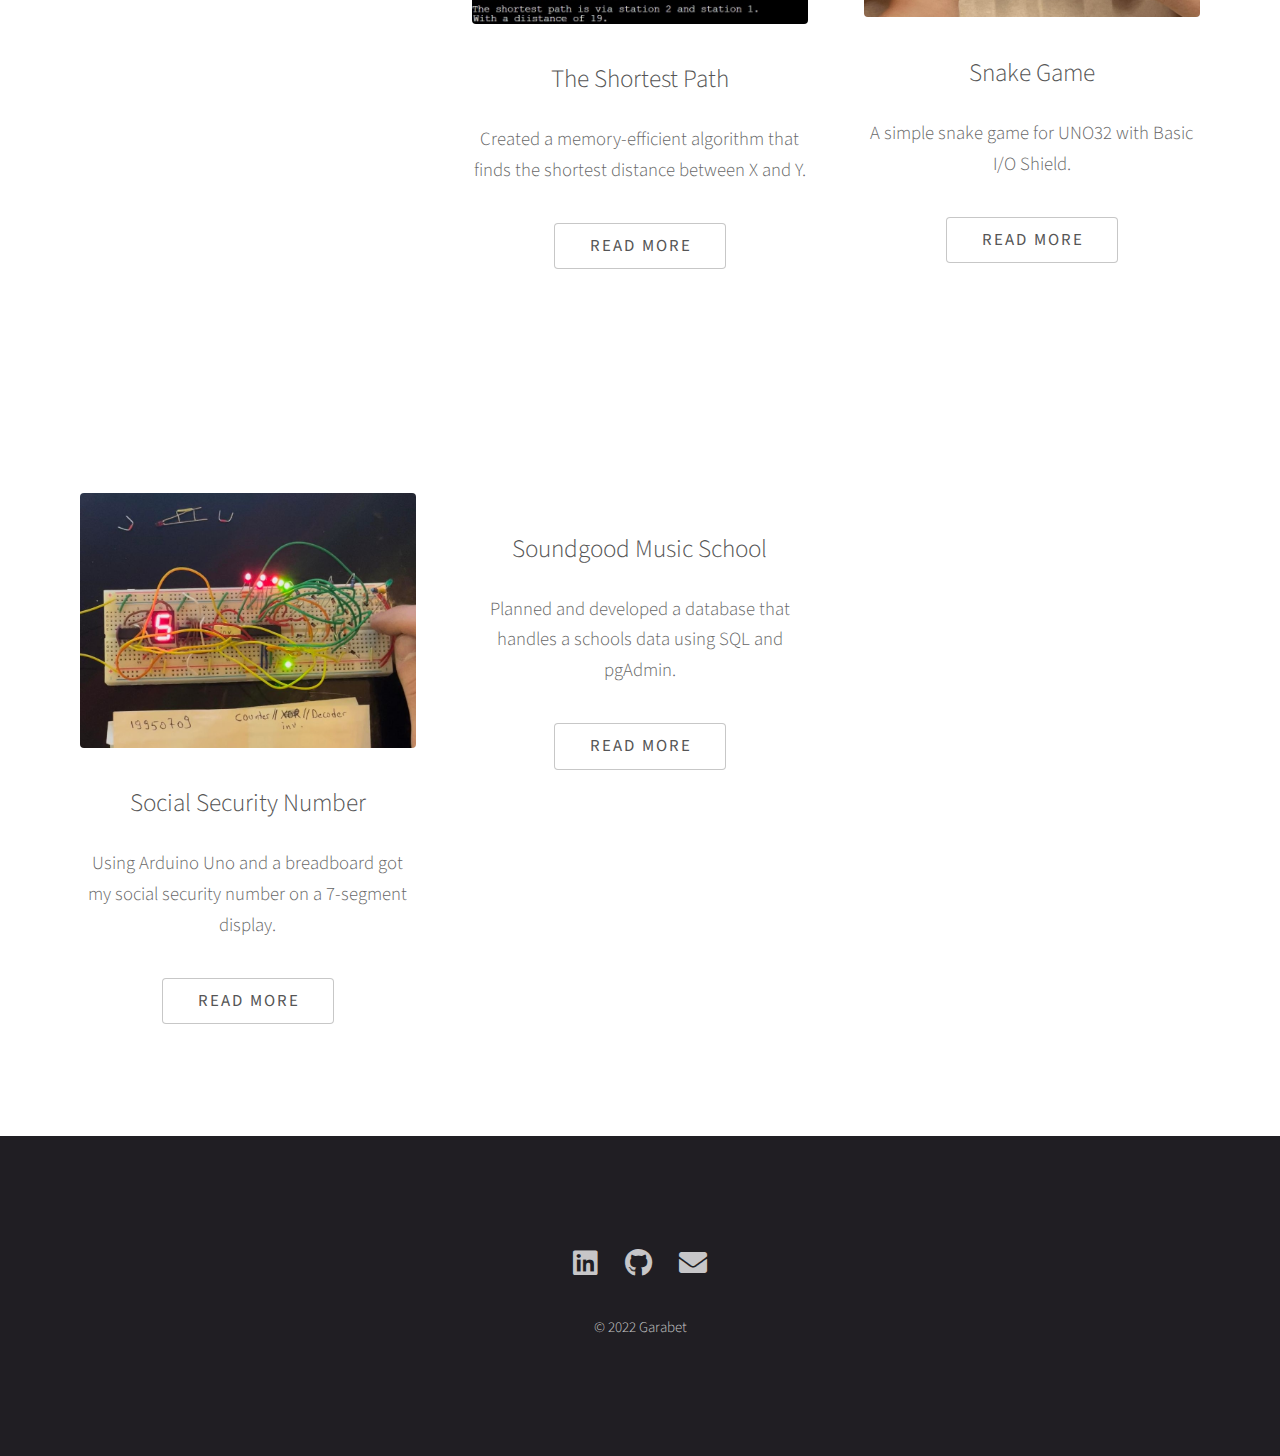
==== commit afd83e78: "Update index.html" ====
--- a/index.html
+++ b/index.html
@@ -10,26 +10,43 @@
 	</head>
 	<body class="is-preload">
 
+	
+
 		<!-- Header -->
 		<section id="header">
+	
+
+
+
+
 				<div class="inner">
-					
-					
-					<h1 ><div class="line-1 anim-typewriter">Hi, I'm <strong>Garabet</strong>, CS-student<br /></div>
-					<div class="line-1 anim-typewriter1">at KTH in Kista.</div></h1>
-					<p>My ambitions are within technology and engineering.<br />
-					I am fascinated about programming and exploring new CS fields.</p>
-					<br></br>
-
-				
-					
-					<span class="image fit"><img src="images/hemsida.jpg" alt="" /> Picture from <strong>NXT museum</strong>, multi-sensory exhibitions in Amsterdam Noord.</span> 
-					
-					
-					
-					<ul class="actions special">
-						<li><a href="#one" class="button scrolly">about me</a></li>
-					</ul>
+			
+						<header>
+							<div class="header-text">
+								<h1>
+									<br> </br>
+									<br> </br>
+									<div class="line-1 anim-typewriter">Hi, I'm <strong>Garabet</strong>, CS-student<br /></div>
+									<div class="line-1 anim-typewriter1">at KTH in Kista.</div>
+								</h1>
+								<p>My ambitions are within technology and engineering.<br />
+									I am fascinated about programming and exploring new CS fields.</p>
+
+									<br> </br>
+									<br> </br>
+									<br> </br>
+										<ul class="actions special">
+											<li><a href="#one" class="button scrolly">about me</a></li>
+										</ul>
+							</div>
+							<div class="header-image">
+								<img src="images/hemm.jpg" alt="My Image">
+						
+						
+							</div>
+						</header>
+					
+					
 				</div>
 			</section>
 
@@ -38,7 +55,7 @@
 				<div class="container">
 					<div class="row gtr-150">
 						<div class="col-6 col-12-medium">
-							<header class="major">
+							
 								<h2>My name is Garabet Aslo, but you can call me Garo. <br />
 								</h2>
 							</header>
@@ -62,7 +79,7 @@
 							
 						</div>
 						<div class="col-6 col-12-medium imp-medium">
-							<span class="image fit"><img src="images/codeb.jpg" alt="" /></span>
+							<span class="image fit"><img src="images/cd.png" alt="" /></span>
 						</div>
 					</div>
 				</div>
@@ -77,7 +94,7 @@
 							</ul>
 						</div>
 						<div class="col-6 col-12-medium">
-							<header class="major">
+							
 								<h2>A showcase of my projects and my abilities.<br />
 								</h2>
 							</header>
@@ -88,21 +105,16 @@
 
 							
 
-							<div class="text1">
-								<p>Relevant coursework:  </p>
+							<div class="line-1 anim-typewriter">
+								<h1>Relevant coursework:  </h1>
 							</div>
 
-							<h1>
-								<a href="" class="typewrite" data-period="2000"
-									data-type='[ "Engineering skills", "Functional Programming", "Digital Design", "Calculus", "Computer hardware", "OOP", "Data Structures", "Interaction Programming", "Data Storage", "Network & Communication" ]'>
-									<span class="wrap"></span>
-								</a>
-							</h1>
-
-
-
-
-							Engineering skills, Functional Programming, Digital Design, Calculus, Computer Hardware Engineering, Object Oriented Design, Data structures, Interaction Programming, Data Storage and Network & Communication. 
+						
+
+
+
+<div class="text1">
+							Engineering skills, Functional Programming, Digital Design, Calculus, Computer Hardware Engineering, Object Oriented Design, Data structures, Interaction Programming, Data Storage and Network & Communication. </div>
 						</div>
 					</div>
 				</div>
@@ -111,9 +123,9 @@
 		<!-- Three -->
 			<section id="three" class="main style1 special">
 				<div class="container">
-					<header class="major">
+					
 						<h2>Some things I've worked on</h2>
-					</header>
+					
 					<p></p>
 					<div class="row gtr-150">
 						<div class="col-4 col-12-medium">
@@ -223,6 +235,40 @@
   bottom: 50px;
   left: 4px;
 }
+
+
+header {
+  display: flex;
+  flex-wrap: wrap;
+  align-items: center;
+  justify-content: space-between;
+  background-color: #201e23;
+  padding: 0px;
+}
+
+.header-text {
+  flex-basis: 55%;
+  padding-right: 20px;
+}
+
+.header-text h1 {
+  font-size: 2rem;
+  margin-top: 60;
+}
+
+.header-image {
+  flex-basis: 45%;
+	 margin-top: 0;
+}
+
+.header-image img {
+  width: 100%;
+	height: 100%;
+  
+}
+
+
+
 </style>
 
 <script>
--- a/assets/css/main.css
+++ b/assets/css/main.css
@@ -2868,7 +2868,7 @@
 				.main.style2 input[type="button"]:hover,
 				.main.style2 button:hover,
 				.main.style2 .button:hover {
-					background-color: rgba(155, 72, 72, 0.125);
+					background-color: rgba(214, 212, 212, 0.125);
 				}
 
 				.main.style2 input[type="submit"]:active,
@@ -2886,7 +2886,7 @@
 				.main.style2 .button.primary {
 					background-color: #ffffff;
 					box-shadow: inset 0 0 0 1px #ffffff !important;
-					color: #333 !important;
+					color: #201e23 !important;
 				}
 
 					.main.style2 input[type="submit"].primary:hover,
@@ -2918,7 +2918,7 @@
 
 	#header {
 		padding: 9em 0 9em 0 ;
-		background-color: #141414fa ;
+		background-color: #201e23 ;
 		color: rgba(255, 255, 255, 0.75);
 		background-attachment: fixed,							fixed,							fixed;
 		
@@ -2981,7 +2981,7 @@
 			#header .button.primary {
 				background-color: #ffffff;
 				box-shadow: inset 0 0 0 1px #ffffff !important;
-				color: #2d2e2e !important;
+				color: #201e23 !important;
 			}
 
 				#header input[type="submit"].primary:hover,
@@ -3114,10 +3114,10 @@
 
 	#footer {
 		padding: 6em 0 6em 0 ;
-		background-color: #2d2e2e;
+		background-color: #201e23;
 		color: rgba(255, 255, 255, 0.75);
 		background-attachment: fixed,							fixed,							fixed;
-		background-image: url("images/overlay2.png"), url("images/overlay4.svg"), linear-gradient(45deg, #2d2e2e, #2d2e2e 50%, #2d2e2e 95%);
+		
 		background-position: top left,						center center,					center center;
 		background-size: auto,							cover,							cover;
 		text-align: center;
@@ -3515,4 +3515,4 @@
 
 
 
-	}+	}
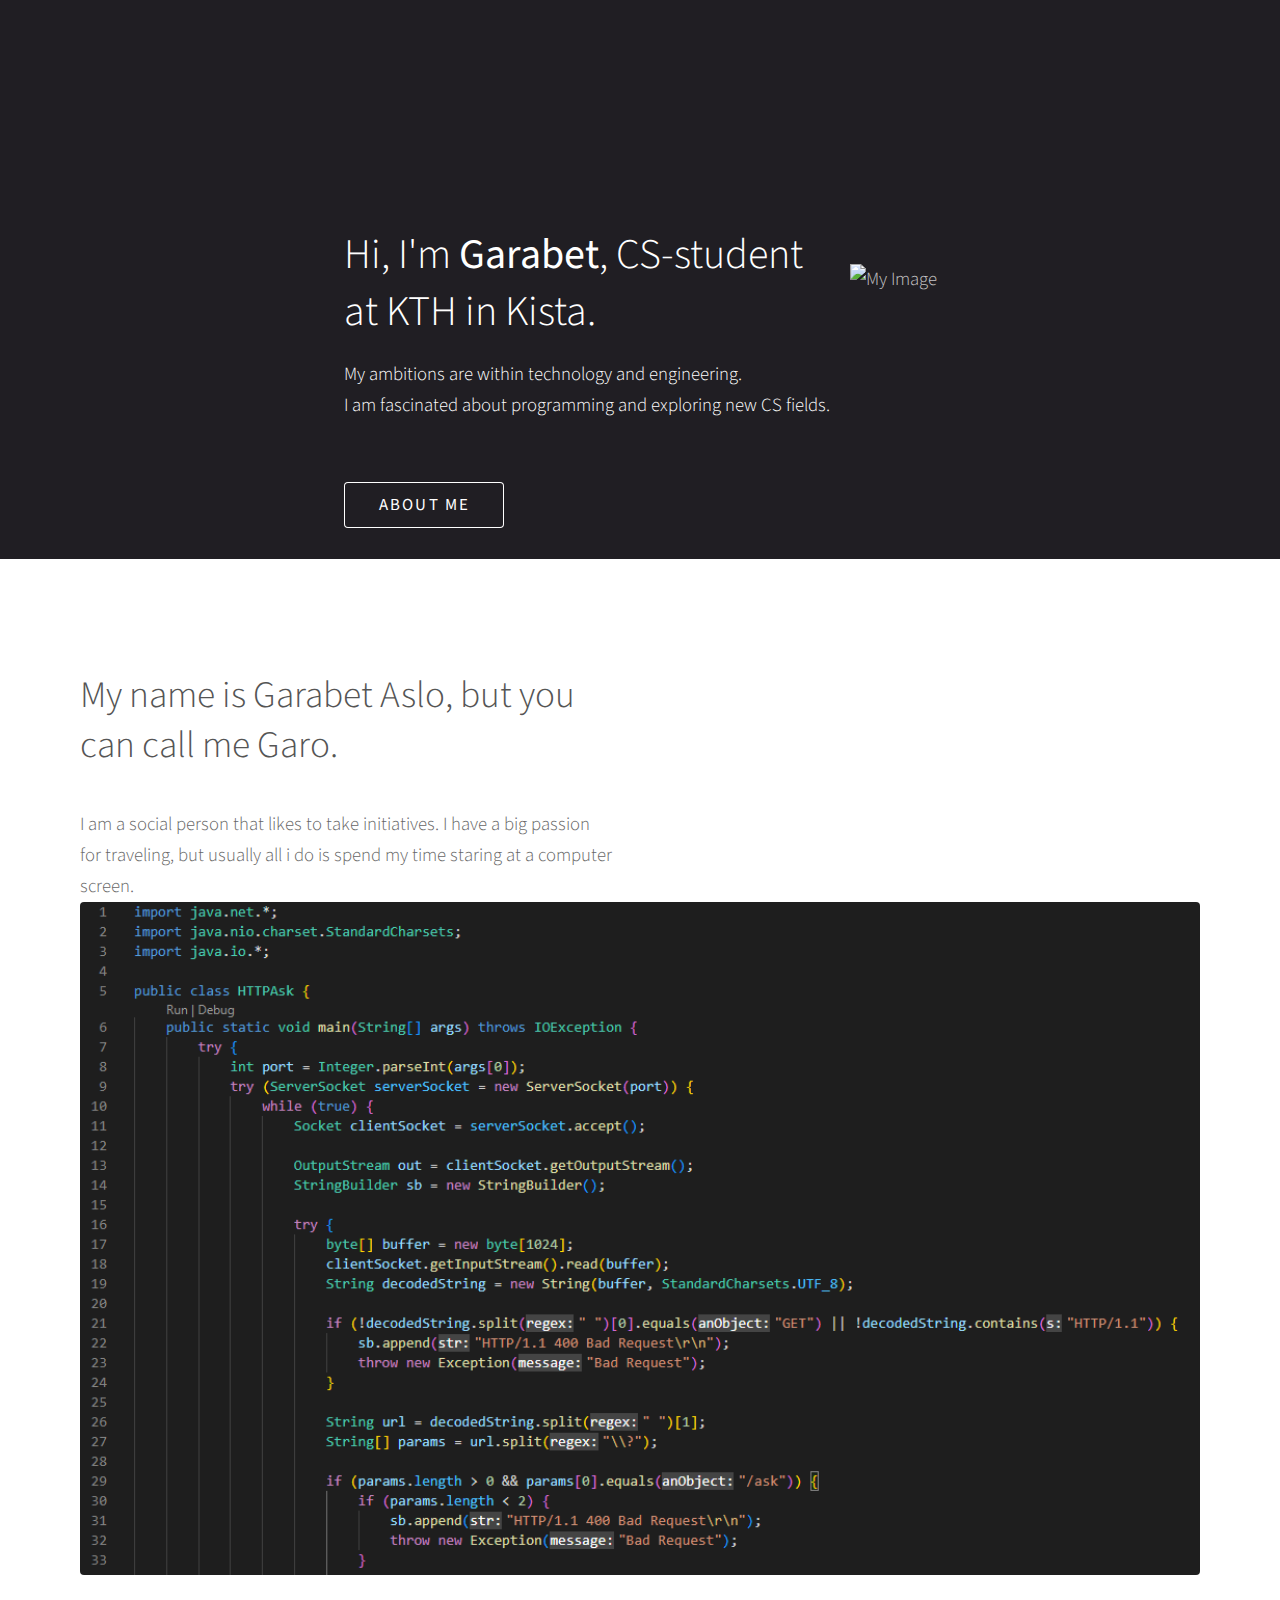
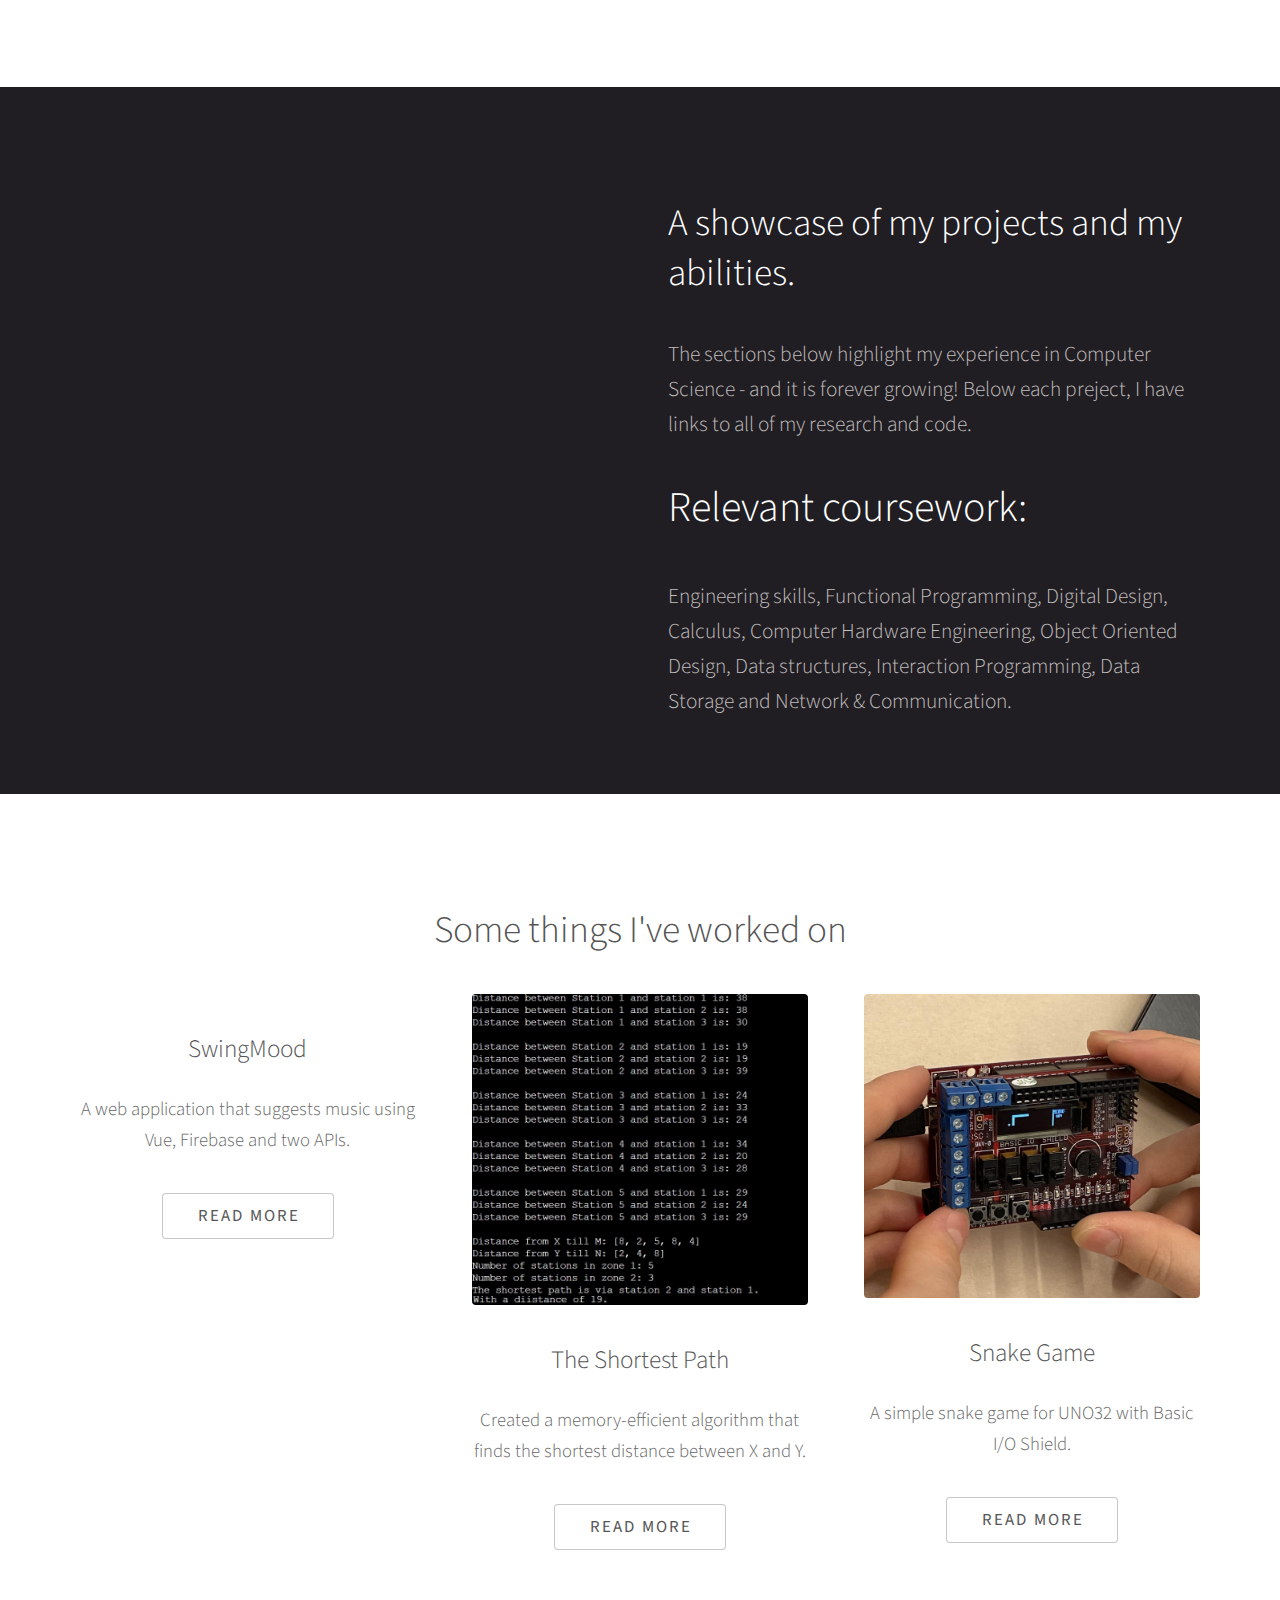
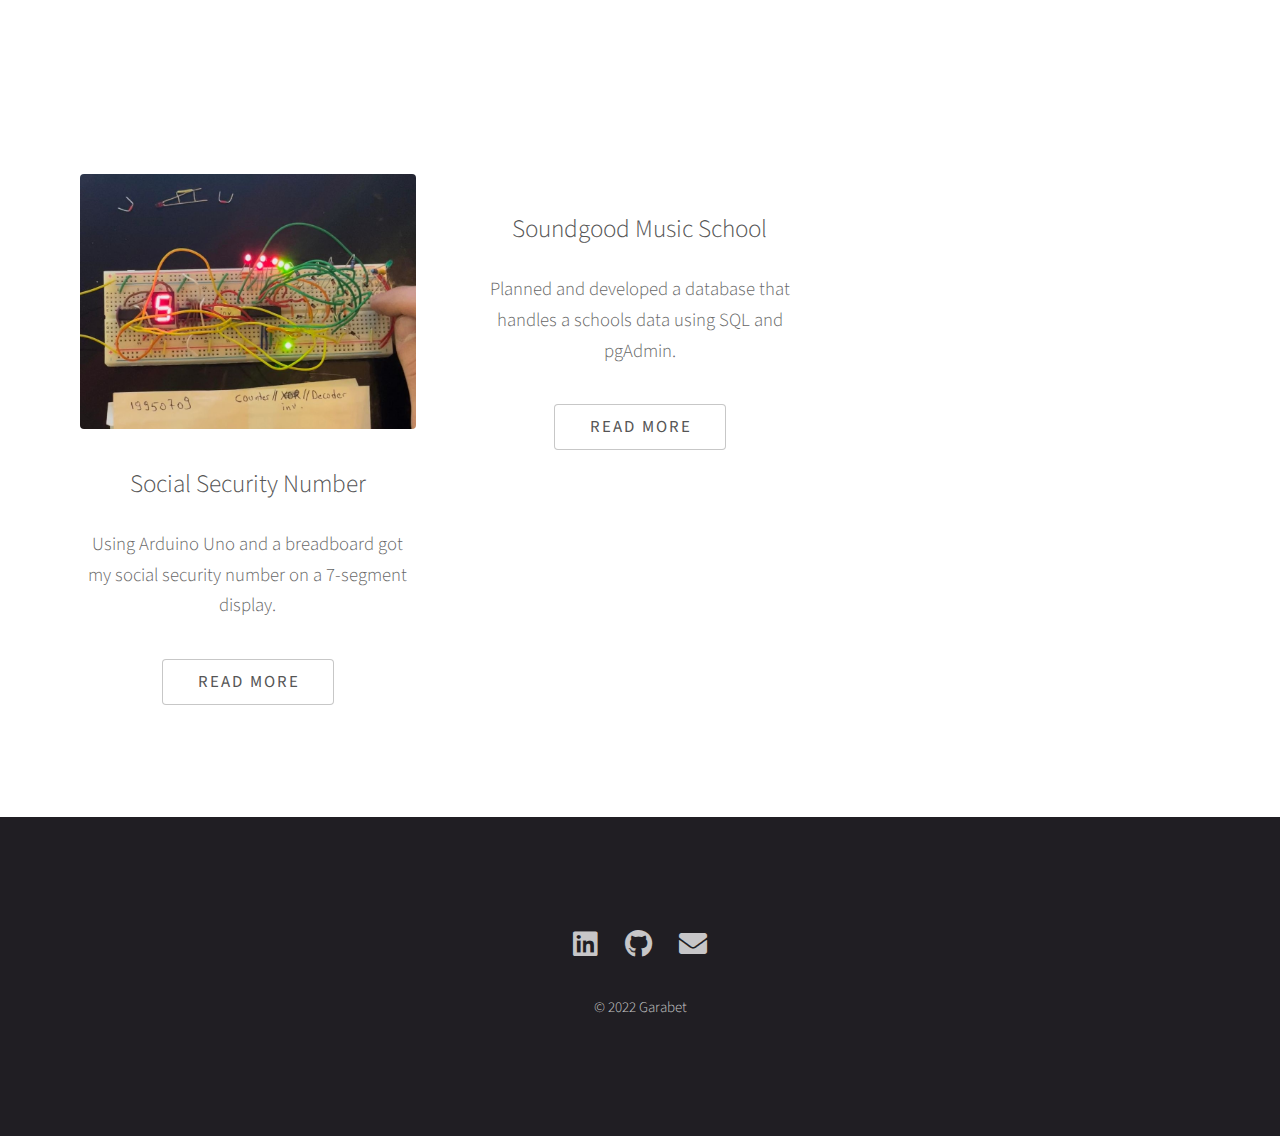
==== commit 08aee527: "Update index.html" ====
--- a/index.html
+++ b/index.html
@@ -33,17 +33,17 @@
 									I am fascinated about programming and exploring new CS fields.</p>
 
 									<br> </br>
-									<br> </br>
-									<br> </br>
-										<ul class="actions special">
-											<li><a href="#one" class="button scrolly">about me</a></li>
-										</ul>
+											<a href="#one" class="button scrolly">about me</a>
+											
+											<br> </br>
+										
 							</div>
 							<div class="header-image">
 								<img src="images/hemm.jpg" alt="My Image">
-						
-						
+					
 							</div>
+								
+							
 						</header>
 					
 					
@@ -239,32 +239,42 @@
 
 header {
   display: flex;
-  flex-wrap: wrap;
+  flex-direction: column;
+  justify-content: center;
   align-items: center;
-  justify-content: space-between;
-  background-color: #201e23;
-  padding: 0px;
+	margin-right: 0;
 }
 
 .header-text {
-  flex-basis: 55%;
-  padding-right: 20px;
-}
-
-.header-text h1 {
-  font-size: 2rem;
-  margin-top: 60;
+  text-align: center;
+  margin-bottom: 20px;
 }
 
 .header-image {
-  flex-basis: 45%;
-	 margin-top: 0;
+  margin: 0 0px;
+	margin-right: 0;
 }
 
 .header-image img {
-  width: 100%;
-	height: 100%;
+  margin: 0;
+  padding: 0;
+}
+
+@media screen and (min-width: 800px) {
+  header {
+    flex-direction: row;
+  }
   
+  .header-text {
+    margin-right: 20px;
+		margin-left: 2dokui0px;
+    margin-bottom: 0;
+    text-align: left;
+  }
+  
+  .header-image {
+    margin: 0;
+  }
 }
 
 
--- a/assets/css/main.css
+++ b/assets/css/main.css
@@ -2827,7 +2827,7 @@
 		}
 
 		.main.style2 {
-			background-color: #141414fa;
+			background-color: #201e23;
 			
 			background-attachment: fixed,							fixed;
 			
@@ -2886,7 +2886,7 @@
 				.main.style2 .button.primary {
 					background-color: #ffffff;
 					box-shadow: inset 0 0 0 1px #ffffff !important;
-					color: #201e23 !important;
+					color: #333 !important;
 				}
 
 					.main.style2 input[type="submit"].primary:hover,
@@ -2917,7 +2917,7 @@
 /* Header */
 
 	#header {
-		padding: 9em 0 9em 0 ;
+		padding: 0em 0 0em 0 ;
 		background-color: #201e23 ;
 		color: rgba(255, 255, 255, 0.75);
 		background-attachment: fixed,							fixed,							fixed;
@@ -3022,7 +3022,7 @@
 			-webkit-justify-content: center;
 			-ms-justify-content: center;
 			justify-content: center;
-			margin-top: 2.5em;
+			margin-top: 0em;
 			margin-left: 0;
 			position: relative;
 		}
@@ -3241,7 +3241,7 @@
 		/* Header */
 
 			#header {
-				padding: 6em 0 6em 0 ;
+				padding: 0 0 0 0;
 			}
 
 	}
@@ -3285,7 +3285,7 @@
 		/* Header */
 
 			#header {
-				padding: 5em 0 5em 0 ;
+				padding: 0 0 0 0;
 				background-attachment: scroll;
 			}
 
@@ -3327,7 +3327,7 @@
 		/* Header */
 
 			#header {
-				padding: 8em 3em 8em 3em ;
+				padding: 0 0 0 0;
 			}
 
 		/* Footer */
@@ -3418,7 +3418,7 @@
 		/* Header */
 
 			#header {
-				padding: 4em 3em 4em 3em ;
+				padding: 0 0 0 0;
 			}
 
 				#header .actions {
@@ -3455,7 +3455,7 @@
 		/* Header */
 
 			#header {
-				padding: 4em 2em 4em 2em ;
+				padding: 0 0 0 0 ;
 			}
 
 				#header br {
@@ -3504,7 +3504,7 @@
 		/* Header */
 
 			#header {
-				padding: 3em 1em 3em 1em ;
+				padding: 0 0 0 0;
 			}
 
 		/* Footer */
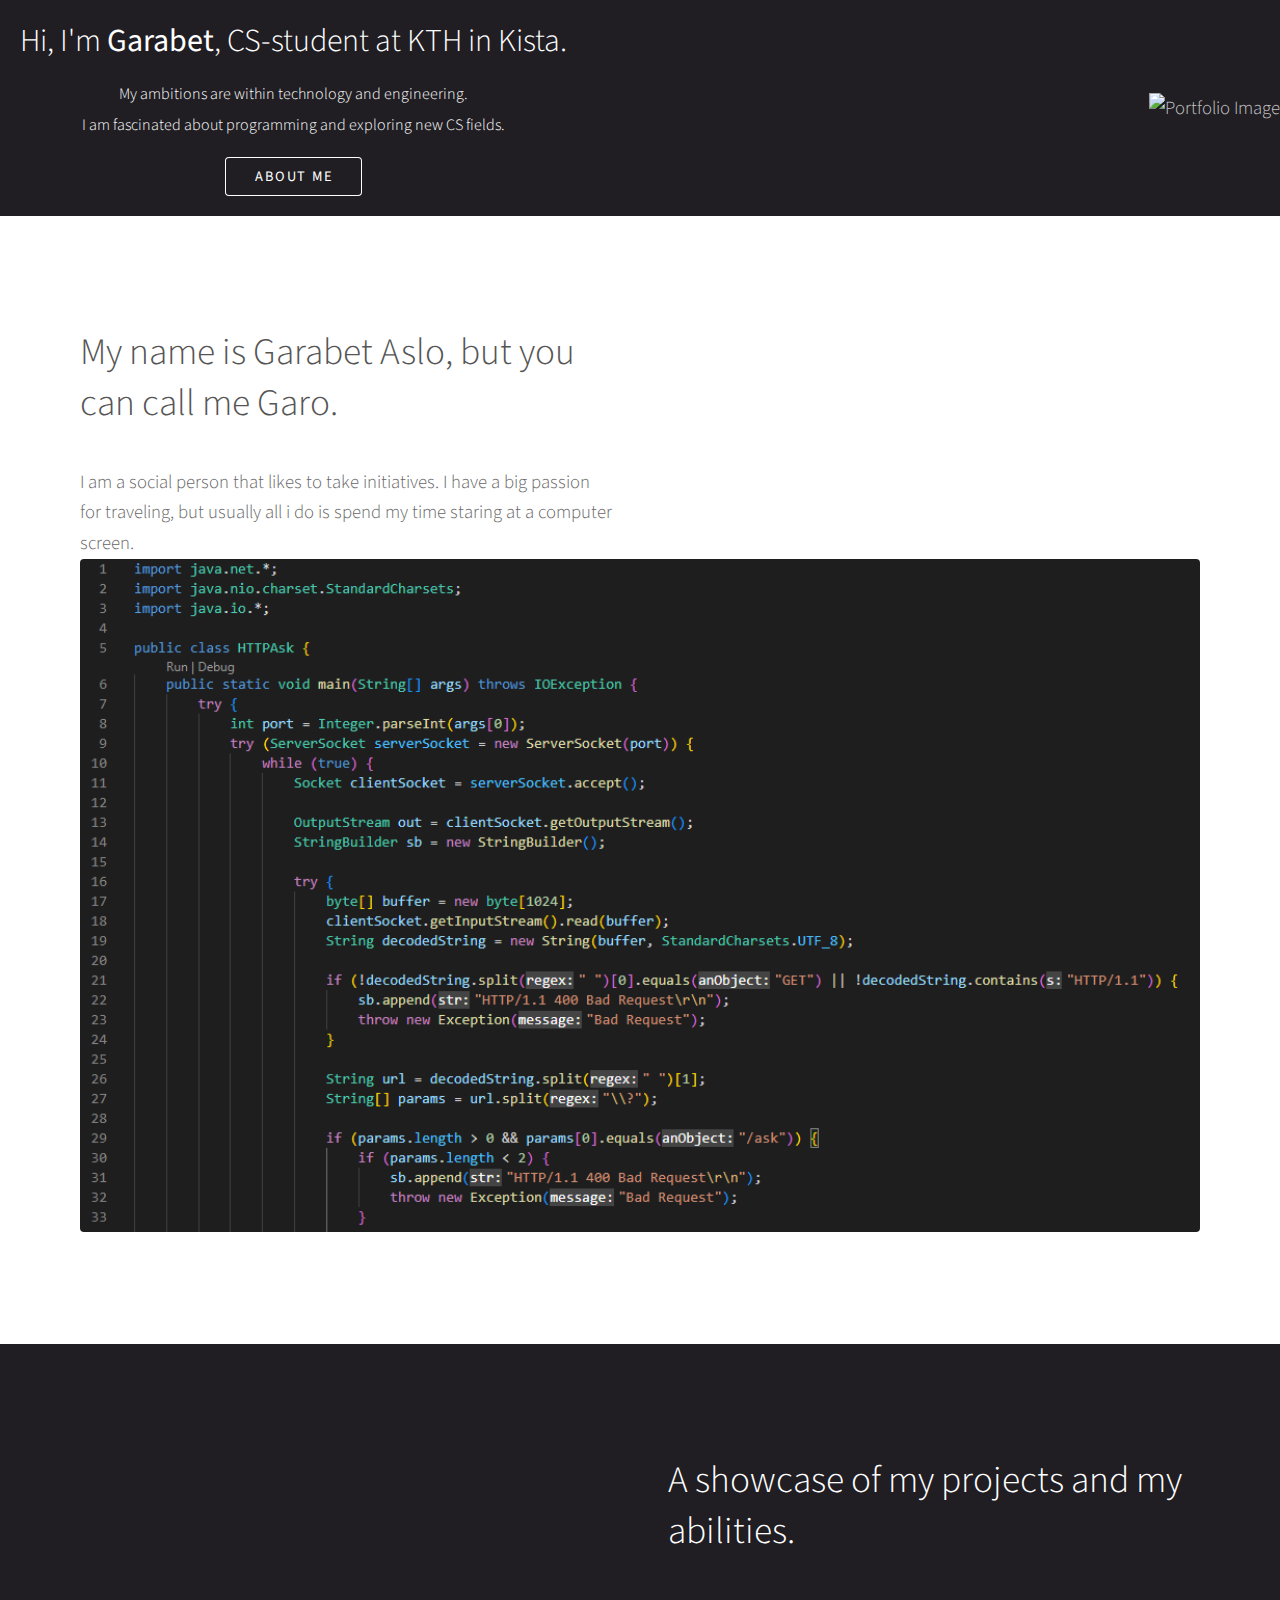
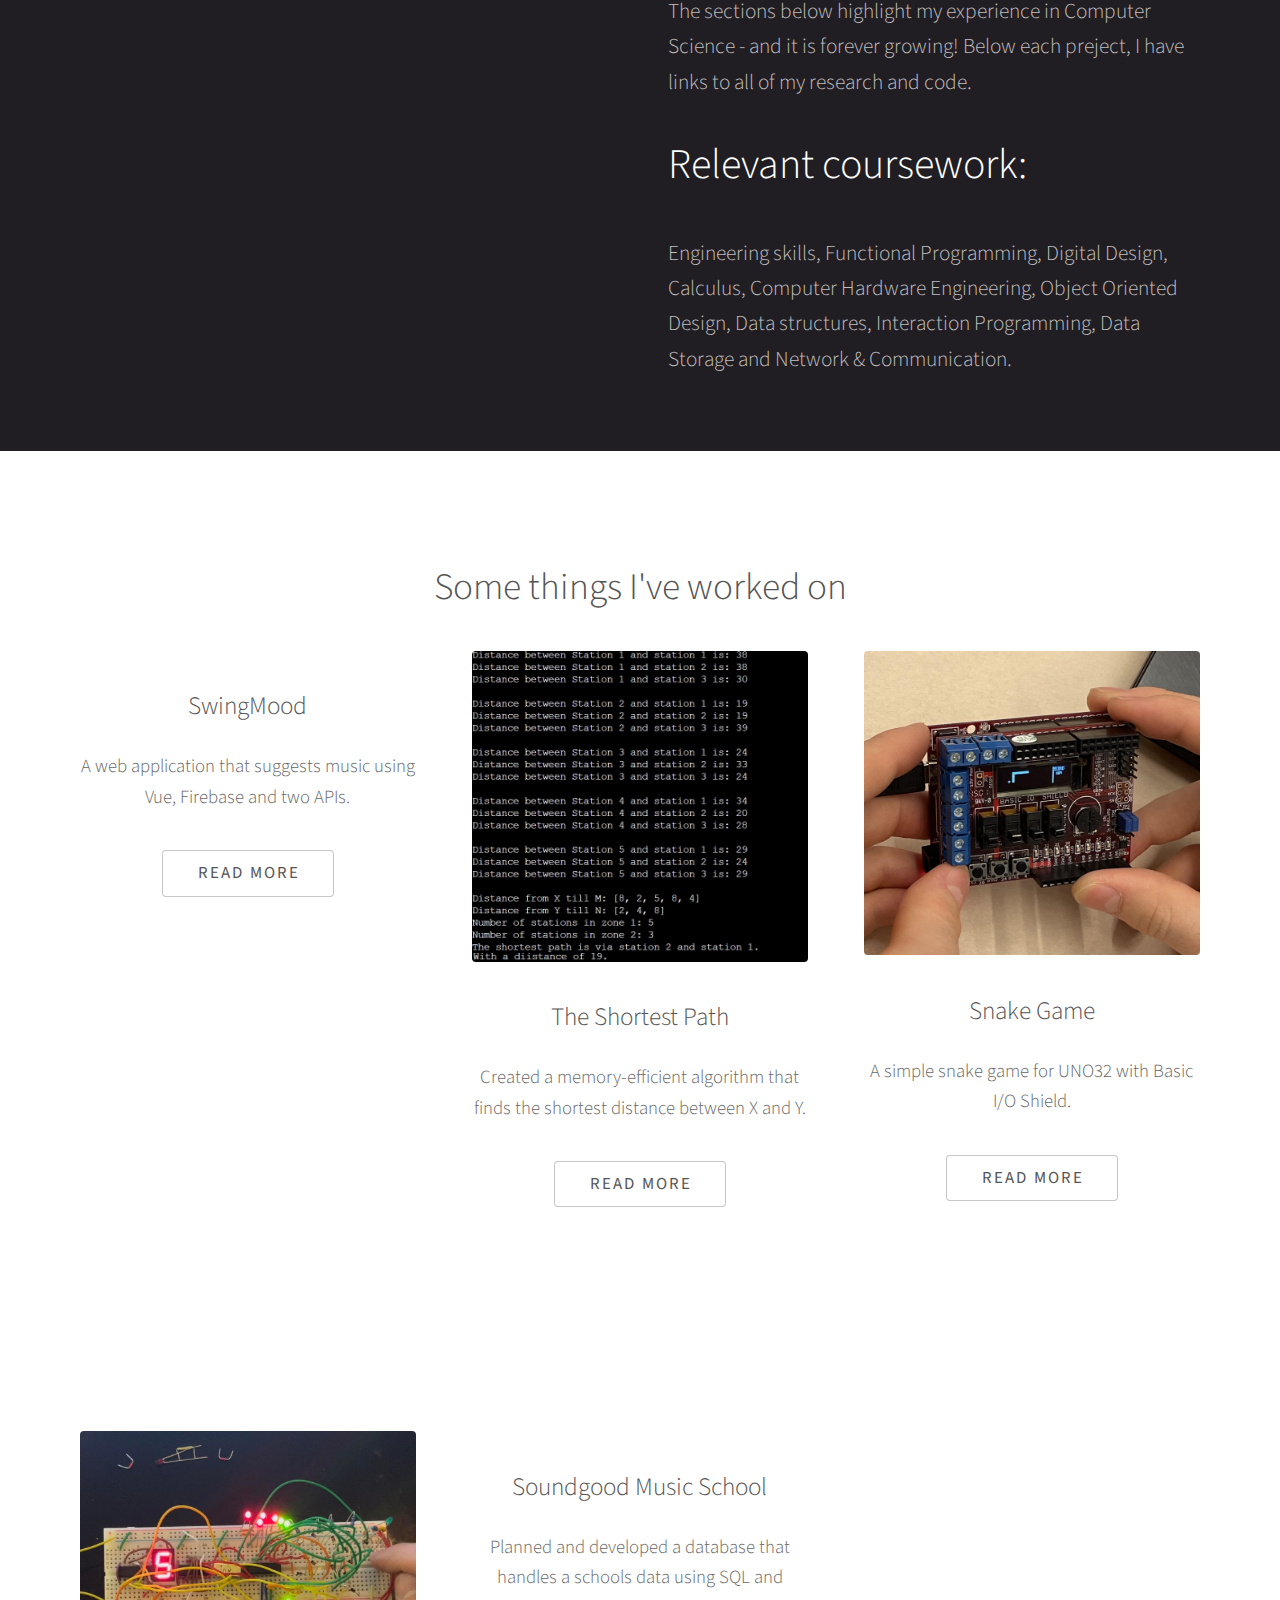
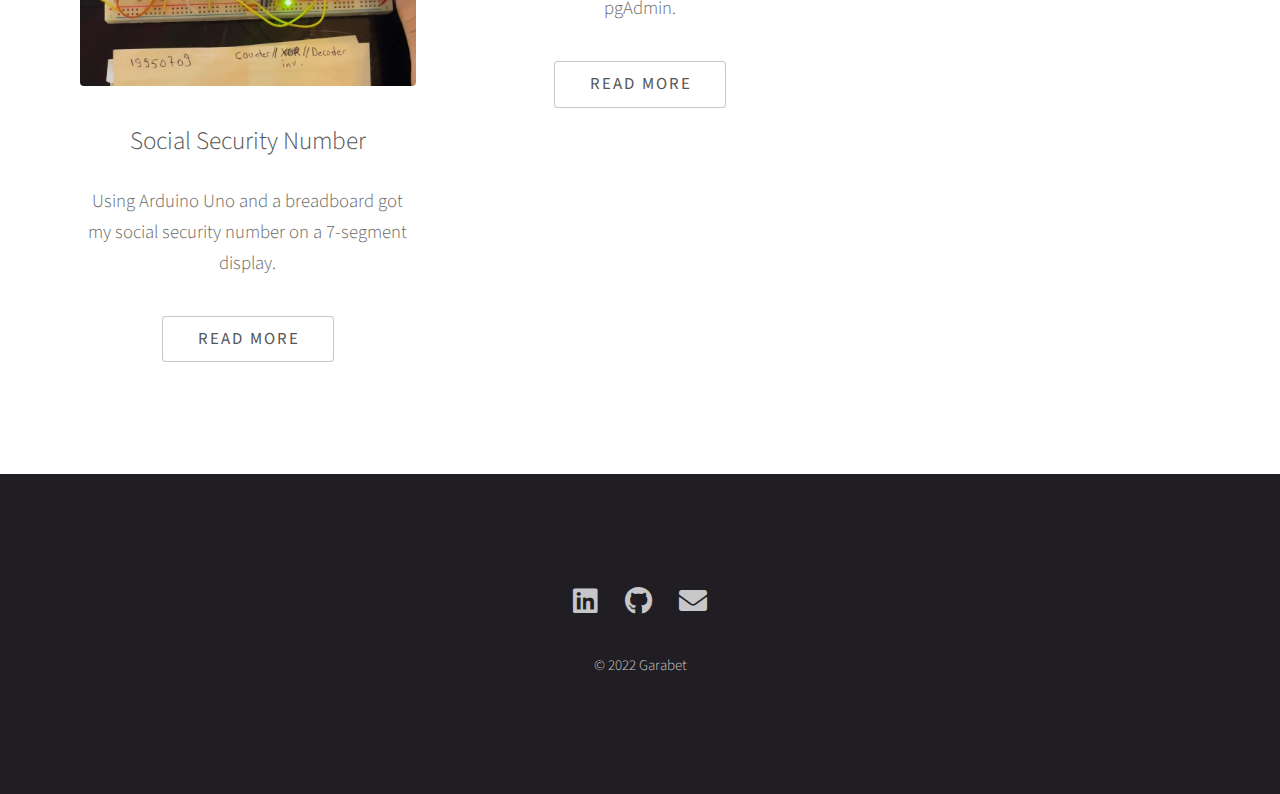
==== commit 434d8bc2: "Update index.html" ====
--- a/index.html
+++ b/index.html
@@ -12,6 +12,7 @@
 
 	
 
+
 		<!-- Header -->
 		<section id="header">
 	
@@ -21,30 +22,18 @@
 
 				<div class="inner">
 			
-						<header>
-							<div class="header-text">
-								<h1>
-									<br> </br>
-									<br> </br>
-									<div class="line-1 anim-typewriter">Hi, I'm <strong>Garabet</strong>, CS-student<br /></div>
-									<div class="line-1 anim-typewriter1">at KTH in Kista.</div>
-								</h1>
-								<p>My ambitions are within technology and engineering.<br />
-									I am fascinated about programming and exploring new CS fields.</p>
-
-									<br> </br>
-											<a href="#one" class="button scrolly">about me</a>
-											
-											<br> </br>
-										
-							</div>
-							<div class="header-image">
-								<img src="images/hemm.jpg" alt="My Image">
-					
-							</div>
-								
-							
-						</header>
+				<header>
+					<div class="header-text">
+						<h1>Hi, I'm <strong>Garabet</strong>, CS-student at KTH in Kista.<br /></h1>
+						<p>My ambitions are within technology and engineering.<br />
+							I am fascinated about programming and exploring new CS fields.</p>
+						<p><a href="#one" class="button scrolly">about me</a></p>
+					</div>
+				
+					<div class="header-image">
+						<img src="images/hemm.jpg" alt="Portfolio Image">
+					</div>
+				</header>
 					
 					
 				</div>
@@ -236,48 +225,56 @@
   left: 4px;
 }
 
-
 header {
   display: flex;
-  flex-direction: column;
-  justify-content: center;
+  justify-content: space-between;
   align-items: center;
-	margin-right: 0;
 }
 
 .header-text {
-  text-align: center;
-  margin-bottom: 20px;
+  padding: 20px;
+}
+
+.header-text h1 {
+  font-size: 2rem;
+}
+
+.header-text p {
+  font-size: 1rem;
 }
 
 .header-image {
-  margin: 0 0px;
-	margin-right: 0;
+  margin-left: auto;
 }
 
 .header-image img {
-  margin: 0;
-  padding: 0;
-}
-
-@media screen and (min-width: 800px) {
+  height: auto;
+}
+
+@media screen and (max-width: 767px) {
   header {
-    flex-direction: row;
+    flex-direction: column;
+    align-items: flex-start;
   }
   
   .header-text {
-    margin-right: 20px;
-		margin-left: 2dokui0px;
-    margin-bottom: 0;
-    text-align: left;
+    font-size: 1.5rem;
   }
   
-  .header-image {
-    margin: 0;
-  }
-}
-
-
+  .header-text h1 {
+    font-size: 1.5rem;
+  }
+
+  .header-text p {
+    font-size: 0.8rem;
+  }
+  
+  .header-image img {
+    width: 50%;
+    margin: 0px 0;
+		height: 50%;
+  }
+}
 
 </style>
 
